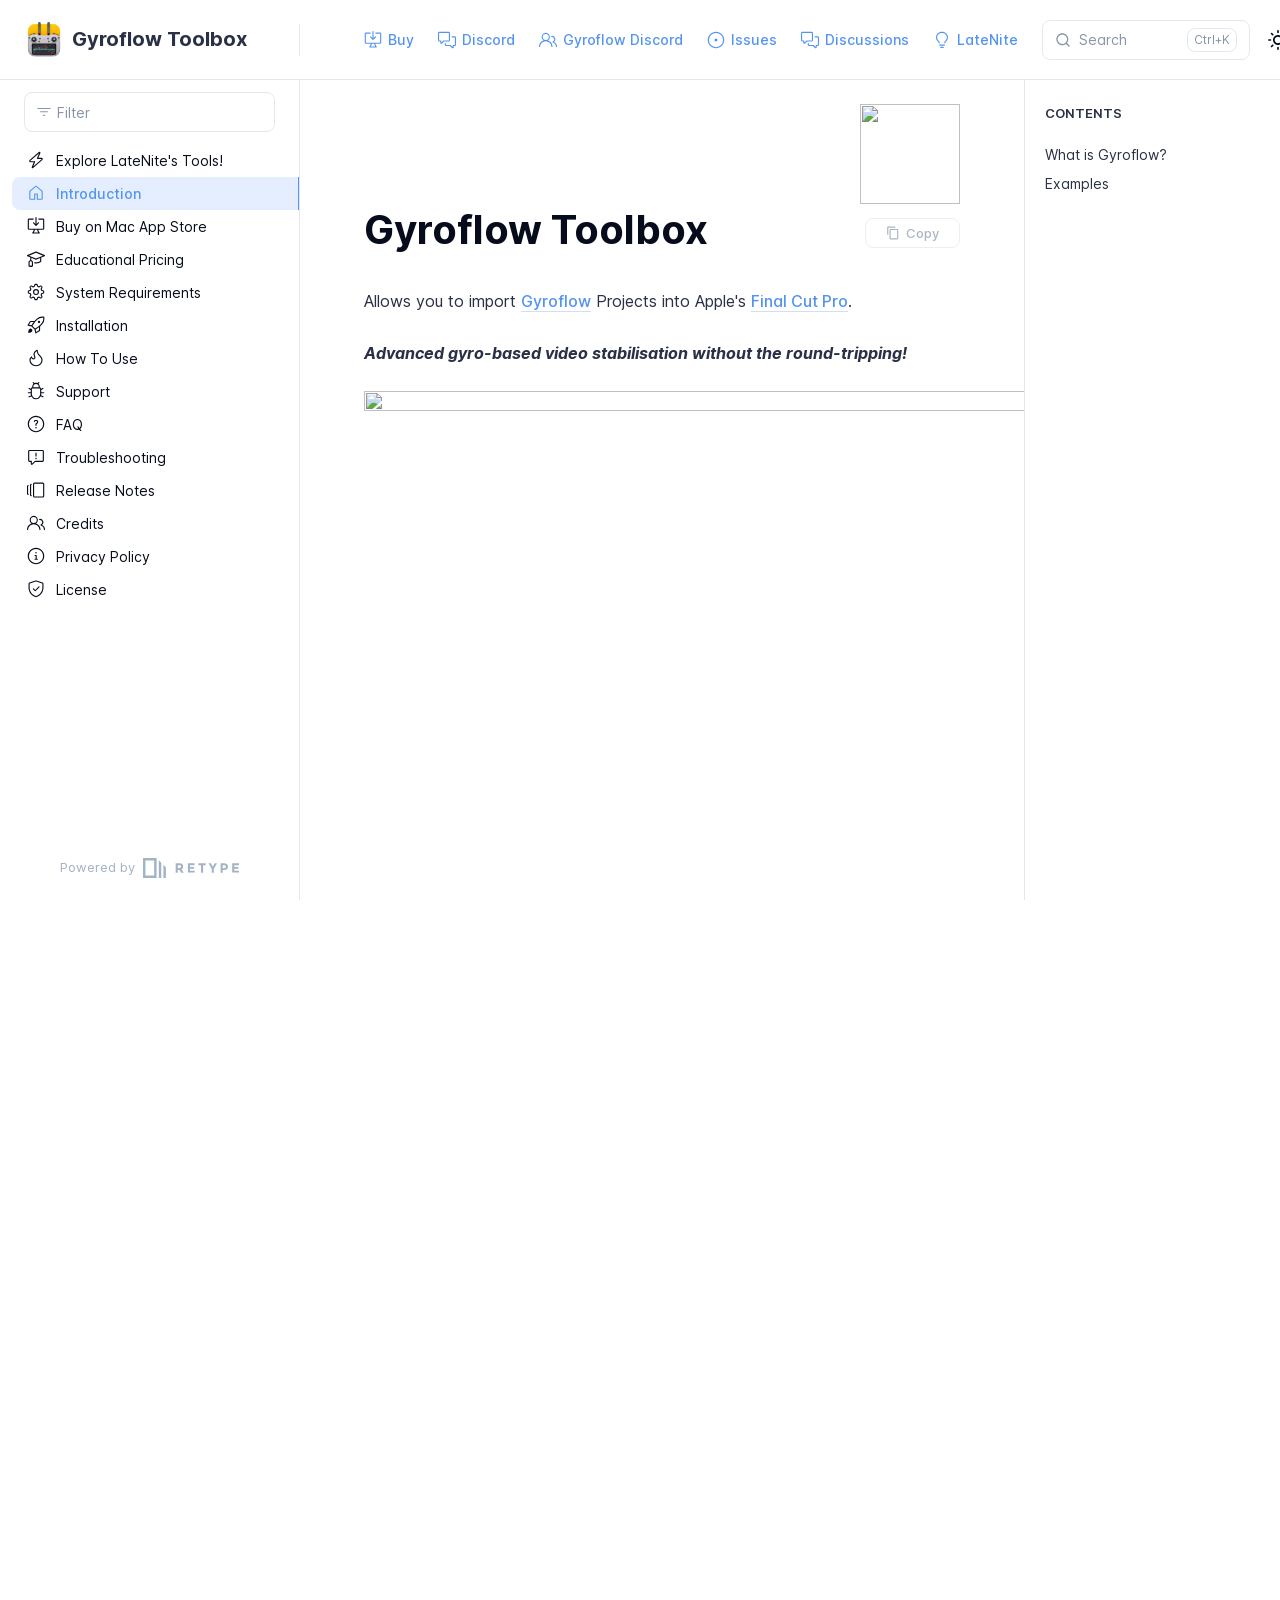
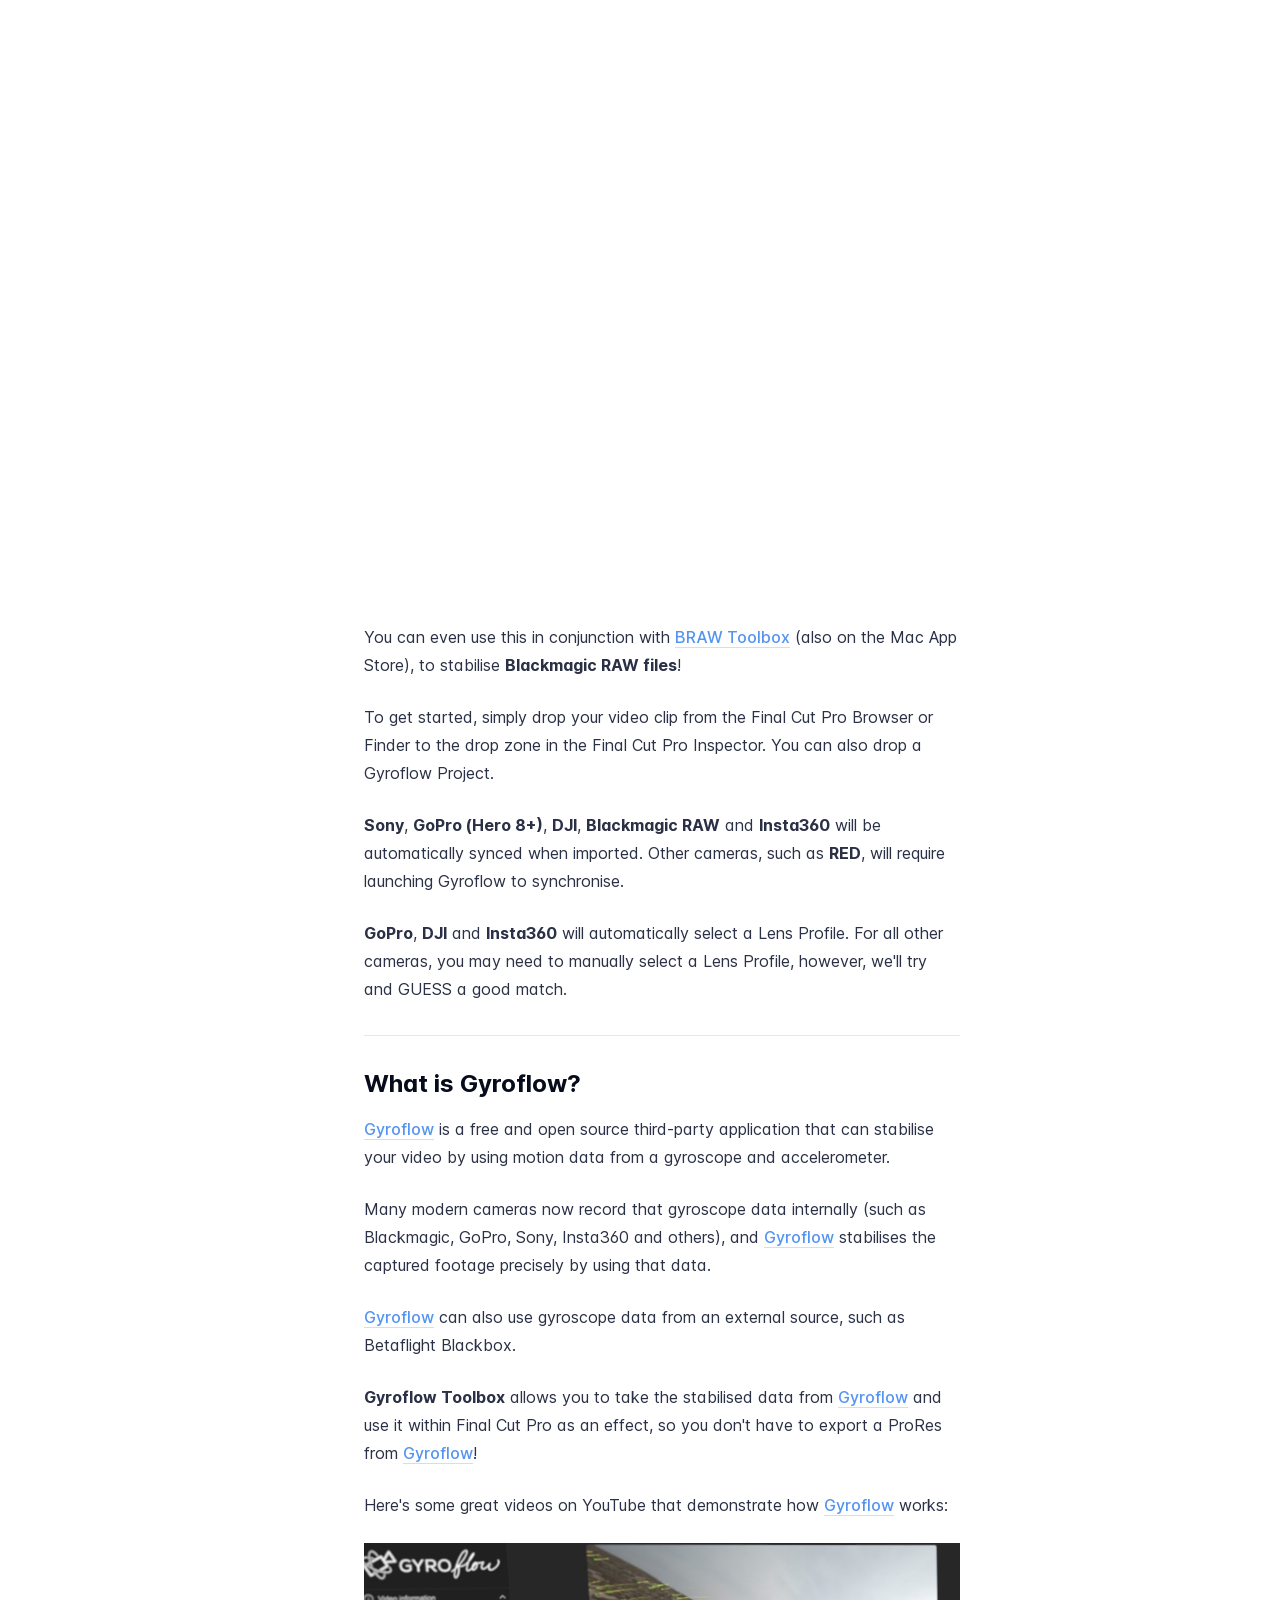
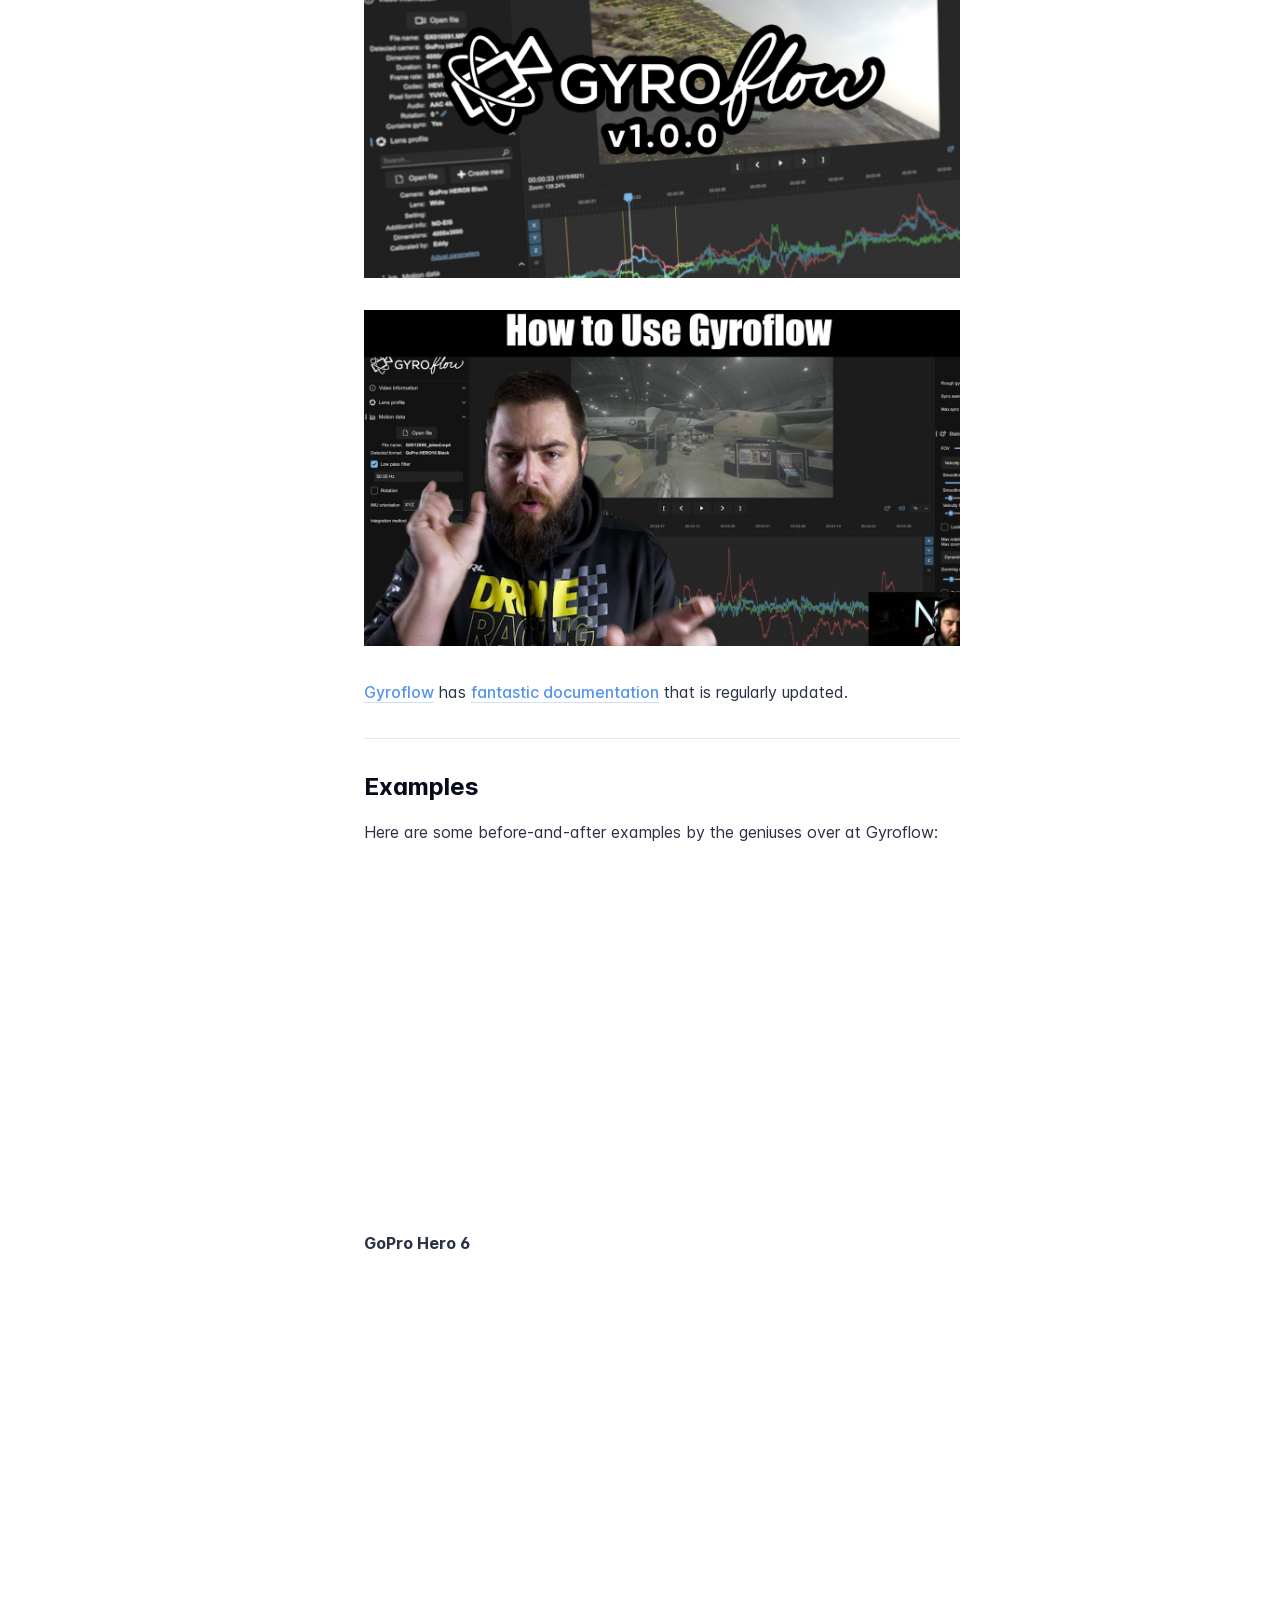
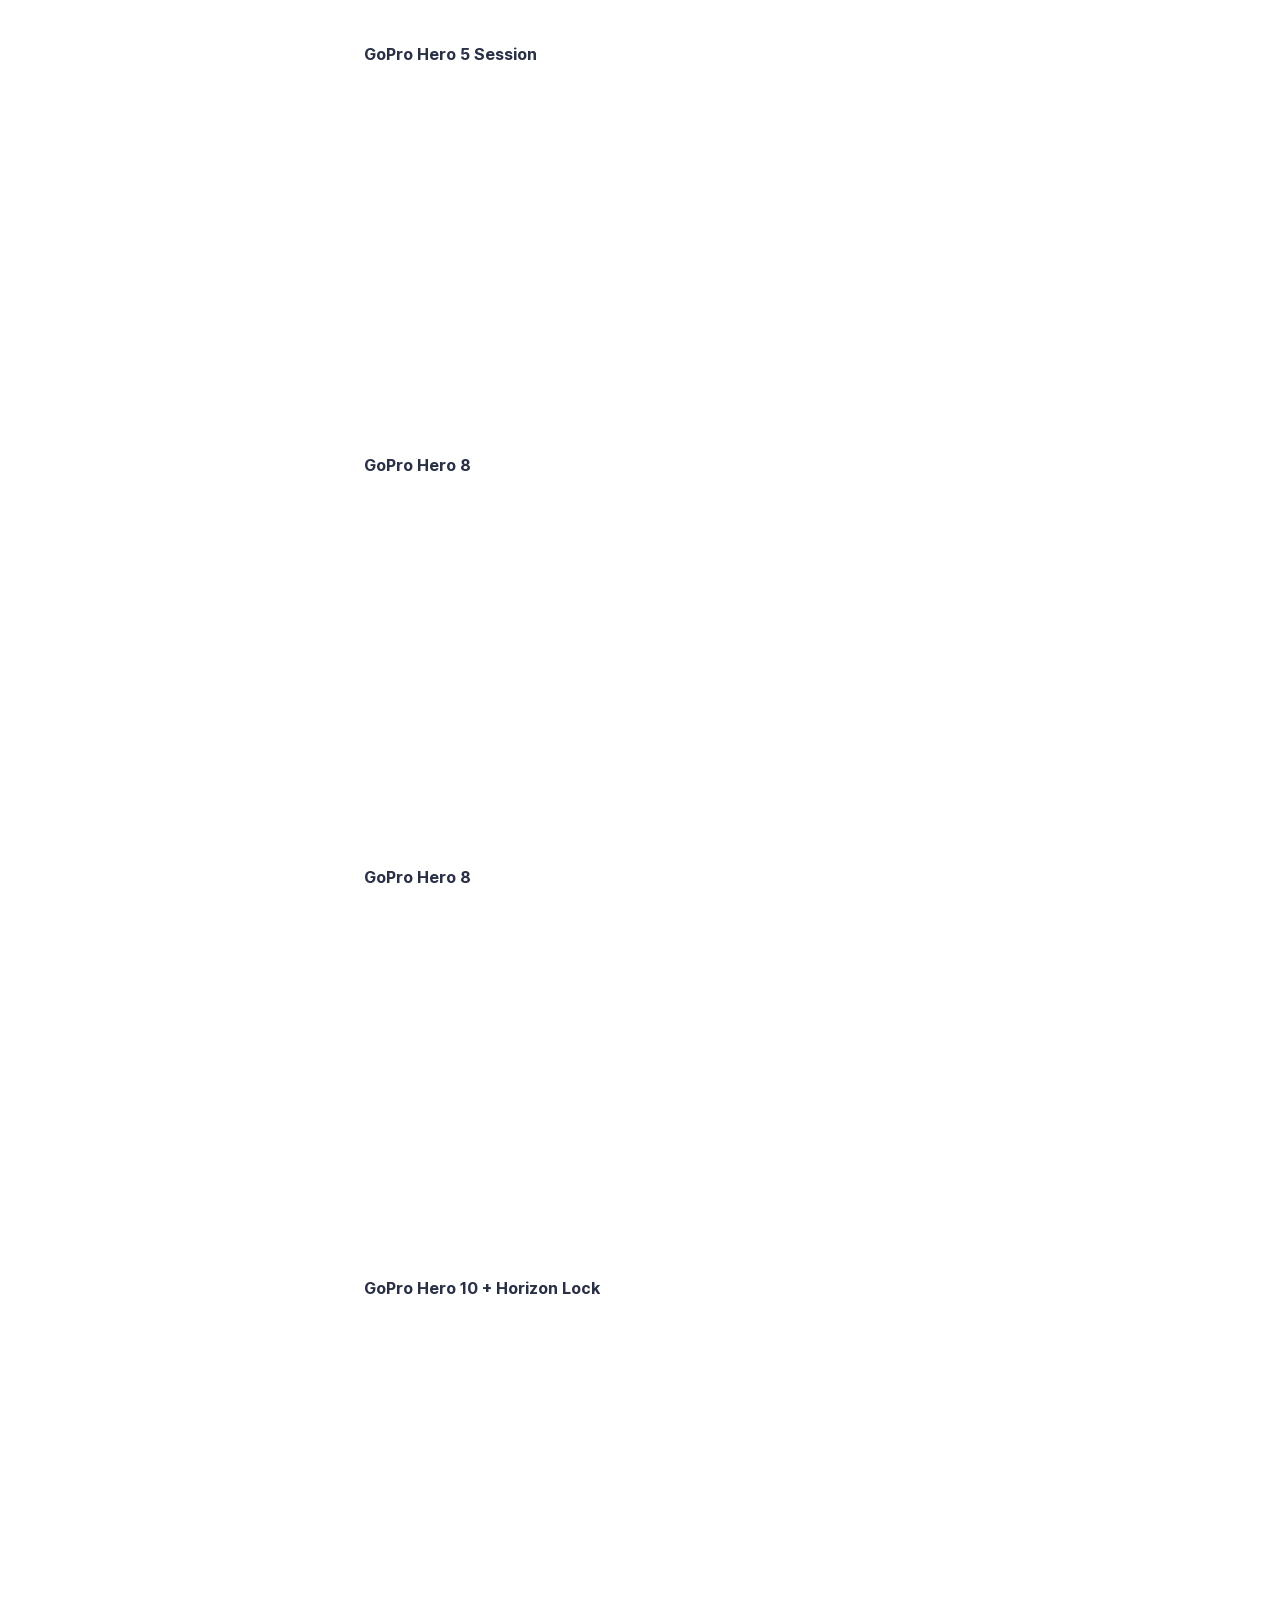
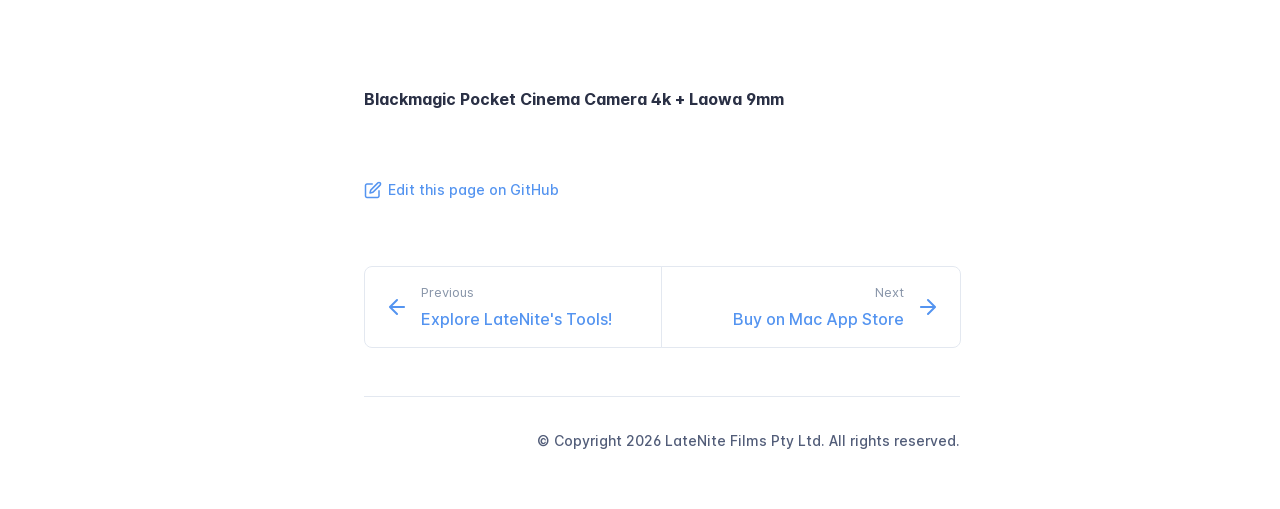
==== index.html @ 42da7309 "Refreshes Retype-generated documentation. Process triggered by DmitriyOb." ====
<!DOCTYPE html>
<html lang="en" class="h-full">
<head>
    <meta charset="UTF-8">
    <meta name="viewport" content="width=device-width,initial-scale=1">
    <meta name="color-scheme" content="light dark">
    <meta name="turbo-cache-control" content="no-cache" data-turbo-track="reload" data-track-token="4.6.0.837084633425">

    <!-- See retype.com -->
    <meta name="generator" content="Retype 4.6.0">

    <!-- Primary Meta Tags -->
    <title>Gyroflow Toolbox</title>
    <meta name="title" content="Gyroflow Toolbox">
    <meta name="description" content="Allows you to import Gyroflow Projects into Apple's Final Cut Pro.">

    <!-- Canonical -->
    <link rel="canonical" href="https://gyroflowtoolbox.fcp.cafe/">
    <link rel="sitemap" type="application/xml" title="Sitemap" href="https://gyroflowtoolbox.fcp.cafe/sitemap.xml">

    <!-- Open Graph -->
    <meta property="og:type" content="website">
    <meta property="og:url" content="https://gyroflowtoolbox.fcp.cafe/">
    <meta property="og:title" content="Gyroflow Toolbox">
    <meta property="og:description" content="Allows you to import Gyroflow Projects into Apple's Final Cut Pro.">
    <meta property="og:image" content="https://gyroflowtoolbox.fcp.cafe/static/thumbnail.jpg">
    <meta property="og:image:width" content="1200">
    <meta property="og:image:height" content="630">
    <meta property="og:image:alt" content="Gyroflow Toolbox">
    <meta property="og:site_name" content="Gyroflow Toolbox">
    <meta property="og:locale" content="en_US">

    <!-- Twitter -->
    <meta name="twitter:card" content="summary_large_image">
    <meta name="twitter:url" content="https://gyroflowtoolbox.fcp.cafe/">
    <meta name="twitter:title" content="Gyroflow Toolbox">
    <meta name="twitter:description" content="Allows you to import Gyroflow Projects into Apple's Final Cut Pro.">
    <meta name="twitter:image" content="https://gyroflowtoolbox.fcp.cafe/static/thumbnail.jpg">
    <meta name="twitter:image:alt" content="Gyroflow Toolbox">

    <!-- Alternate Markdown -->
    <link rel="alternate" type="text/markdown" href="https://gyroflowtoolbox.fcp.cafe/readme.md">

    <script data-cfasync="false">(function(){var cl=document.documentElement.classList,ls=localStorage.getItem("retype_scheme"),hd=cl.contains("dark"),hl=cl.contains("light"),wm=window.matchMedia&&window.matchMedia("(prefers-color-scheme: dark)").matches;if(ls==="dark"||(!ls&&wm&&!hd&&!hl)){cl.remove("light");cl.add("dark")}else if(ls==="light"||(!ls&&!wm&&!hd&&!hl)){cl.remove("dark");cl.add("light")}})();</script>

    <link id="retype-favicon" rel="icon" href="static/favicon.ico" />
    <link href="resources/css/retype.css?v=4.6.0.837084633425" rel="stylesheet">

    <script data-cfasync="false" src="resources/js/config.js?v=4.6.0.837084633425" data-turbo-eval="false" defer></script>
    <script data-cfasync="false" src="resources/js/retype.js?v=4.6.0" data-turbo-eval="false" defer></script>
    <script id="lunr-js" data-cfasync="false" src="resources/js/lunr.js?v=4.6.0.837084633425" data-turbo-eval="false" defer></script>

    <link rel="stylesheet" href="https://cdnjs.cloudflare.com/ajax/libs/font-awesome/4.7.0/css/font-awesome.min.css">
    <style>
        .review {
            text-align: left;
            color: #1956AF;
            border-radius: 10px;
            background-color: #E1EDFF;
            border: 1px solid #1956AF;
            margin-bottom: 20px;
            padding-top: 15px;
            padding-left: 10px;
            padding-right: 10px;
            padding-bottom: 0px;
        }
        html.dark .review {
            background-color: rgb(39 39 39/var(--tw-bg-opacity));
            color: rgb(189 189 189/var(--tw-text-opacity));
        }
        .review p {
            font-size: 11px;
        }
        .review-rating {
            margin-bottom: 5px;
        }
        .fa-star {
            font-size: 20px;
            color: #ccc;
        }
        .fa-star.checked {
            color: orange;
        }
        @media (max-width: 959px) {
            img.rightLogo {
                display: none !important;
            }
        }
    </style>
</head>
<body>
    <div id="retype-app" class="relative text-base antialiased text-base-text bg-base-bg font-body">
    <div class="absolute bottom-0 left-0" style="top: 5rem; right: 50%"></div>

    <header id="retype-header" class="sticky top-0 z-30 flex w-full h-16 bg-header-bg border-b border-header-border md:h-20">
        <div class="container relative flex items-center justify-between pr-6 grow md:justify-start">
            <!-- Mobile menu button skeleton -->
            <button v-cloak class="skeleton retype-mobile-menu-button flex items-center justify-center shrink-0 overflow-hidden dark:text-white focus:outline-hidden rounded-full w-10 h-10 ml-3.5 md:hidden"><svg xmlns="http://www.w3.org/2000/svg" class="mb-px shrink-0" width="24" height="24" viewBox="0 0 24 24" role="presentation" style="margin-bottom: 0px;"><g fill="currentColor"><path d="M2 4h20v2H2zM2 11h20v2H2zM2 18h20v2H2z"></path></g></svg></button>
            <div v-cloak id="retype-sidebar-left-toggle-button"></div>
    
            <!-- Logo -->
            <div class="flex items-center justify-between h-full py-2 md:w-75">
                <div class="flex items-center px-2 md:px-6">
                    <a id="retype-branding-logo" href="https://gyroflowtoolbox.fcp.cafe/" class="flex items-center leading-snug text-xl">
                        <span class="w-10 mr-2 grow-0 shrink-0 overflow-hidden">
                            <img class="max-h-10 md:inline-block" src="static/logo.png" alt="" width="40" height="40">
                        </span>
                        <span class="dark:text-white font-bold line-clamp-1 md:line-clamp-2">Gyroflow Toolbox</span>
                    </a>
                </div>
    
                <span class="hidden h-8 border-r md:inline-block border-base-border"></span>
            </div>
    
            <div class="flex justify-between md:grow">
                <!-- Top Nav -->
                <nav id="retype-header-nav" class="hidden md:flex">
                    <ul class="flex flex-col mb-4 md:pl-16 md:mb-0 md:flex-row md:items-center">
                        <li class="mr-6">
                            <a class="py-2 md:mb-0 inline-flex items-center text-sm whitespace-nowrap transition-colors duration-200 ease-linear md:text-header-text font-header-text hover:text-header-text-hover" href="buy/">
                                <svg xmlns="http://www.w3.org/2000/svg" class="block shrink-0 mr-1.5" width="18" height="18" viewBox="0 0 24 24" fill="currentColor" aria-hidden="true" focusable="false">
                                    <path d="M11.25 9.331V.75a.75.75 0 0 1 1.5 0v8.58l1.949-2.11A.75.75 0 1 1 15.8 8.237l-3.25 3.52a.75.75 0 0 1-1.102 0l-3.25-3.52A.75.75 0 1 1 9.3 7.22l1.949 2.111Z"/><path d="M2.5 3.75v11.5c0 .138.112.25.25.25h18.5a.25.25 0 0 0 .25-.25V3.75a.25.25 0 0 0-.25-.25h-5.5a.75.75 0 0 1 0-1.5h5.5c.966 0 1.75.784 1.75 1.75v11.5A1.75 1.75 0 0 1 21.25 17h-6.204c.171 1.375.805 2.652 1.769 3.757A.752.752 0 0 1 16.25 22h-8.5a.75.75 0 0 1-.566-1.243c.965-1.105 1.599-2.382 1.77-3.757H2.75A1.75 1.75 0 0 1 1 15.25V3.75C1 2.784 1.784 2 2.75 2h5.5a.75.75 0 0 1 0 1.5h-5.5a.25.25 0 0 0-.25.25ZM10.463 17c-.126 1.266-.564 2.445-1.223 3.5h5.52c-.66-1.055-1.098-2.234-1.223-3.5Z"/>
                                </svg>
                                <span>Buy</span>
                            </a>
                        </li>
                        <li class="mr-6">
                            <a class="py-2 md:mb-0 inline-flex items-center text-sm whitespace-nowrap transition-colors duration-200 ease-linear md:text-header-text font-header-text hover:text-header-text-hover" href="https://ltnt.tv/discord" target="_blank">
                                <svg xmlns="http://www.w3.org/2000/svg" class="block shrink-0 mr-1.5" width="18" height="18" viewBox="0 0 24 24" fill="currentColor" aria-hidden="true" focusable="false">
                                    <path d="M1.75 1h12.5c.966 0 1.75.784 1.75 1.75v9.5A1.75 1.75 0 0 1 14.25 14H8.061l-2.574 2.573A1.458 1.458 0 0 1 3 15.543V14H1.75A1.75 1.75 0 0 1 0 12.25v-9.5C0 1.784.784 1 1.75 1ZM1.5 2.75v9.5c0 .138.112.25.25.25h2a.75.75 0 0 1 .75.75v2.19l2.72-2.72a.749.749 0 0 1 .53-.22h6.5a.25.25 0 0 0 .25-.25v-9.5a.25.25 0 0 0-.25-.25H1.75a.25.25 0 0 0-.25.25Z"/><path d="M22.5 8.75a.25.25 0 0 0-.25-.25h-3.5a.75.75 0 0 1 0-1.5h3.5c.966 0 1.75.784 1.75 1.75v9.5A1.75 1.75 0 0 1 22.25 20H21v1.543a1.457 1.457 0 0 1-2.487 1.03L15.939 20H10.75A1.75 1.75 0 0 1 9 18.25v-1.465a.75.75 0 0 1 1.5 0v1.465c0 .138.112.25.25.25h5.5a.75.75 0 0 1 .53.22l2.72 2.72v-2.19a.75.75 0 0 1 .75-.75h2a.25.25 0 0 0 .25-.25v-9.5Z"/>
                                </svg>
                                <span>Discord</span>
                            </a>
                        </li>
                        <li class="mr-6">
                            <a class="py-2 md:mb-0 inline-flex items-center text-sm whitespace-nowrap transition-colors duration-200 ease-linear md:text-header-text font-header-text hover:text-header-text-hover" href="https://discord.gg/BBJ2UVAr2D" target="_blank">
                                <svg xmlns="http://www.w3.org/2000/svg" class="block shrink-0 mr-1.5" width="18" height="18" viewBox="0 0 24 24" fill="currentColor" aria-hidden="true" focusable="false">
                                    <path d="M3.5 8a5.5 5.5 0 1 1 8.596 4.547 9.005 9.005 0 0 1 5.9 8.18.751.751 0 0 1-1.5.045 7.5 7.5 0 0 0-14.993 0 .75.75 0 0 1-1.499-.044 9.005 9.005 0 0 1 5.9-8.181A5.496 5.496 0 0 1 3.5 8ZM9 4a4 4 0 1 0 0 8 4 4 0 0 0 0-8Zm8.29 4c-.148 0-.292.01-.434.03a.75.75 0 1 1-.212-1.484 4.53 4.53 0 0 1 3.38 8.097 6.69 6.69 0 0 1 3.956 6.107.75.75 0 0 1-1.5 0 5.193 5.193 0 0 0-3.696-4.972l-.534-.16v-1.676l.41-.209A3.03 3.03 0 0 0 17.29 8Z"/>
                                </svg>
                                <span>Gyroflow Discord</span>
                            </a>
                        </li>
                        <li class="mr-6">
                            <a class="py-2 md:mb-0 inline-flex items-center text-sm whitespace-nowrap transition-colors duration-200 ease-linear md:text-header-text font-header-text hover:text-header-text-hover" href="https://github.com/latenitefilms/gyroflowtoolbox/issues" target="_blank">
                                <svg xmlns="http://www.w3.org/2000/svg" class="block shrink-0 mr-1.5" width="18" height="18" viewBox="0 0 24 24" fill="currentColor" aria-hidden="true" focusable="false">
                                    <path d="M12 1c6.075 0 11 4.925 11 11s-4.925 11-11 11S1 18.075 1 12 5.925 1 12 1ZM2.5 12a9.5 9.5 0 0 0 9.5 9.5 9.5 9.5 0 0 0 9.5-9.5A9.5 9.5 0 0 0 12 2.5 9.5 9.5 0 0 0 2.5 12Zm9.5 2a2 2 0 1 1-.001-3.999A2 2 0 0 1 12 14Z"/>
                                </svg>
                                <span>Issues</span>
                            </a>
                        </li>
                        <li class="mr-6">
                            <a class="py-2 md:mb-0 inline-flex items-center text-sm whitespace-nowrap transition-colors duration-200 ease-linear md:text-header-text font-header-text hover:text-header-text-hover" href="https://github.com/latenitefilms/gyroflowtoolbox/discussions" target="_blank">
                                <svg xmlns="http://www.w3.org/2000/svg" class="block shrink-0 mr-1.5" width="18" height="18" viewBox="0 0 24 24" fill="currentColor" aria-hidden="true" focusable="false">
                                    <path d="M1.75 1h12.5c.966 0 1.75.784 1.75 1.75v9.5A1.75 1.75 0 0 1 14.25 14H8.061l-2.574 2.573A1.458 1.458 0 0 1 3 15.543V14H1.75A1.75 1.75 0 0 1 0 12.25v-9.5C0 1.784.784 1 1.75 1ZM1.5 2.75v9.5c0 .138.112.25.25.25h2a.75.75 0 0 1 .75.75v2.19l2.72-2.72a.749.749 0 0 1 .53-.22h6.5a.25.25 0 0 0 .25-.25v-9.5a.25.25 0 0 0-.25-.25H1.75a.25.25 0 0 0-.25.25Z"/><path d="M22.5 8.75a.25.25 0 0 0-.25-.25h-3.5a.75.75 0 0 1 0-1.5h3.5c.966 0 1.75.784 1.75 1.75v9.5A1.75 1.75 0 0 1 22.25 20H21v1.543a1.457 1.457 0 0 1-2.487 1.03L15.939 20H10.75A1.75 1.75 0 0 1 9 18.25v-1.465a.75.75 0 0 1 1.5 0v1.465c0 .138.112.25.25.25h5.5a.75.75 0 0 1 .53.22l2.72 2.72v-2.19a.75.75 0 0 1 .75-.75h2a.25.25 0 0 0 .25-.25v-9.5Z"/>
                                </svg>
                                <span>Discussions</span>
                            </a>
                        </li>
                        <li class="mr-6">
                            <a class="py-2 md:mb-0 inline-flex items-center text-sm whitespace-nowrap transition-colors duration-200 ease-linear md:text-header-text font-header-text hover:text-header-text-hover" href="https://fcp.cafe/latenite/" target="_blank">
                                <svg xmlns="http://www.w3.org/2000/svg" class="block shrink-0 mr-1.5" width="18" height="18" viewBox="0 0 24 24" fill="currentColor" aria-hidden="true" focusable="false">
                                    <path d="M12 2.5c-3.81 0-6.5 2.743-6.5 6.119 0 1.536.632 2.572 1.425 3.56.172.215.347.422.527.635l.096.112c.21.25.427.508.63.774.404.531.783 1.128.995 1.834a.75.75 0 0 1-1.436.432c-.138-.46-.397-.89-.753-1.357a18.111 18.111 0 0 0-.582-.714l-.092-.11c-.18-.212-.37-.436-.555-.667C4.87 12.016 4 10.651 4 8.618 4 4.363 7.415 1 12 1s8 3.362 8 7.619c0 2.032-.87 3.397-1.755 4.5-.185.23-.375.454-.555.667l-.092.109c-.21.248-.405.481-.582.714-.356.467-.615.898-.753 1.357a.751.751 0 0 1-1.437-.432c.213-.706.592-1.303.997-1.834.202-.266.419-.524.63-.774l.095-.112c.18-.213.355-.42.527-.634.793-.99 1.425-2.025 1.425-3.561C18.5 5.243 15.81 2.5 12 2.5ZM8.75 18h6.5a.75.75 0 0 1 0 1.5h-6.5a.75.75 0 0 1 0-1.5Zm.75 3.75a.75.75 0 0 1 .75-.75h3.5a.75.75 0 0 1 0 1.5h-3.5a.75.75 0 0 1-.75-.75Z"/>
                                </svg>
                                <span>LateNite</span>
                            </a>
                        </li>
    
                    </ul>
                </nav>
    
                <div v-cloak class="flex justify-end grow">
                    <div id="retype-mobile-search-button"></div>
                    <doc-search-desktop></doc-search-desktop>
    
                    <doc-theme-switch class="lg:ml-2"></doc-theme-switch>
                    <doc-history></doc-history>
                </div>
            </div>
        </div>
    </header>


    <div id="retype-container" class="container relative flex bg-white">
        <!-- Sidebar Skeleton -->
        <div v-cloak class="fixed flex flex-col shrink-0 duration-300 ease-in-out bg-sidebar-left-bg border-sidebar-left-border sidebar top-20 w-75 border-r h-screen md:sticky transition-transform skeleton">
        
            <div class="flex items-center h-16 px-6">
                <input id="retype-filter-input-mock" class="w-full h-10 pl-8 px-3 py-2 transition-colors duration-200 ease-linear bg-filter-bg border border-filter-border rounded-lg shadow-none md:text-sm hover:border-filter-border-hover focus:outline-hidden focus:border-filter-border-focus placeholder-filter-placeholder" type="text">
            </div>
        
            <div class="pl-6 mt-1 mb-4">
                <div class="w-32 h-3 mb-4 bg-skeleton-bg rounded-full loading"></div>
                <div class="w-48 h-3 mb-4 bg-skeleton-bg rounded-full loading"></div>
                <div class="w-40 h-3 mb-4 bg-skeleton-bg rounded-full loading"></div>
                <div class="w-32 h-3 mb-4 bg-skeleton-bg rounded-full loading"></div>
                <div class="w-48 h-3 mb-4 bg-skeleton-bg rounded-full loading"></div>
                <div class="w-40 h-3 mb-4 bg-skeleton-bg rounded-full loading"></div>
            </div>
        
            <div class="shrink-0 mt-auto bg-transparent dark:border-base-border">
                <a class="flex items-center justify-center flex-nowrap h-16 text-gray-350 dark:text-dark-400 hover:text-gray-600 dark:hover:text-dark-300 transition-colors duration-150 ease-in docs-powered-by" target="_blank" href="https://retype.com/" rel="noopener">
                    <span class="text-xs whitespace-nowrap">Powered by</span>
                    <svg xmlns="http://www.w3.org/2000/svg" class="ml-2" fill="currentColor" width="96" height="20" overflow="visible"><path d="M0 0v20h13.59V0H0zm11.15 17.54H2.44V2.46h8.71v15.08zM15.8 20h2.44V4.67L15.8 2.22zM20.45 6.89V20h2.44V9.34z"/><g><path d="M40.16 8.44c0 1.49-.59 2.45-1.75 2.88l2.34 3.32h-2.53l-2.04-2.96h-1.43v2.96h-2.06V5.36h3.5c1.43 0 2.46.24 3.07.73s.9 1.27.9 2.35zm-2.48 1.1c.26-.23.38-.59.38-1.09 0-.5-.13-.84-.4-1.03s-.73-.28-1.39-.28h-1.54v2.75h1.5c.72 0 1.2-.12 1.45-.35zM51.56 5.36V7.2h-4.59v1.91h4.13v1.76h-4.13v1.92h4.74v1.83h-6.79V5.36h6.64zM60.09 7.15v7.48h-2.06V7.15h-2.61V5.36h7.28v1.79h-2.61zM70.81 14.64h-2.06v-3.66l-3.19-5.61h2.23l1.99 3.45 1.99-3.45H74l-3.19 5.61v3.66zM83.99 6.19c.65.55.97 1.4.97 2.55s-.33 1.98-1 2.51-1.68.8-3.04.8h-1.23v2.59h-2.06V5.36h3.26c1.42 0 2.45.28 3.1.83zm-1.51 3.65c.25-.28.37-.69.37-1.22s-.16-.92-.48-1.14c-.32-.23-.82-.34-1.5-.34H79.7v3.12h1.38c.68 0 1.15-.14 1.4-.42zM95.85 5.36V7.2h-4.59v1.91h4.13v1.76h-4.13v1.92H96v1.83h-6.79V5.36h6.64z"/></g></svg>
                </a>
            </div>
        </div>
        
        <!-- Sidebar component -->
        <doc-sidebar v-cloak>
            <template #sidebar-footer>
                <div class="shrink-0 mt-auto border-t md:bg-transparent md:border-none dark:border-base-border">
        
                    <div class="py-3 px-6 md:hidden border-b dark:border-base-border">
                        <nav>
                            <ul class="flex flex-wrap justify-center items-center">
                                <li class="mr-6">
                                    <a class="block py-1 inline-flex items-center text-sm whitespace-nowrap transition-colors duration-200 ease-linear md:text-header-text font-header-text hover:text-header-text-hover" href="buy/">
                                        <svg xmlns="http://www.w3.org/2000/svg" class="block shrink-0 mr-1.5" width="18" height="18" viewBox="0 0 24 24" fill="currentColor" aria-hidden="true" focusable="false">
                                            <path d="M11.25 9.331V.75a.75.75 0 0 1 1.5 0v8.58l1.949-2.11A.75.75 0 1 1 15.8 8.237l-3.25 3.52a.75.75 0 0 1-1.102 0l-3.25-3.52A.75.75 0 1 1 9.3 7.22l1.949 2.111Z"/><path d="M2.5 3.75v11.5c0 .138.112.25.25.25h18.5a.25.25 0 0 0 .25-.25V3.75a.25.25 0 0 0-.25-.25h-5.5a.75.75 0 0 1 0-1.5h5.5c.966 0 1.75.784 1.75 1.75v11.5A1.75 1.75 0 0 1 21.25 17h-6.204c.171 1.375.805 2.652 1.769 3.757A.752.752 0 0 1 16.25 22h-8.5a.75.75 0 0 1-.566-1.243c.965-1.105 1.599-2.382 1.77-3.757H2.75A1.75 1.75 0 0 1 1 15.25V3.75C1 2.784 1.784 2 2.75 2h5.5a.75.75 0 0 1 0 1.5h-5.5a.25.25 0 0 0-.25.25ZM10.463 17c-.126 1.266-.564 2.445-1.223 3.5h5.52c-.66-1.055-1.098-2.234-1.223-3.5Z"/>
                                        </svg>
                                        <span>Buy</span>
                                    </a>
                                </li>
                                <li class="mr-6">
                                    <a class="block py-1 inline-flex items-center text-sm whitespace-nowrap transition-colors duration-200 ease-linear md:text-header-text font-header-text hover:text-header-text-hover" href="https://ltnt.tv/discord" target="_blank">
                                        <svg xmlns="http://www.w3.org/2000/svg" class="block shrink-0 mr-1.5" width="18" height="18" viewBox="0 0 24 24" fill="currentColor" aria-hidden="true" focusable="false">
                                            <path d="M1.75 1h12.5c.966 0 1.75.784 1.75 1.75v9.5A1.75 1.75 0 0 1 14.25 14H8.061l-2.574 2.573A1.458 1.458 0 0 1 3 15.543V14H1.75A1.75 1.75 0 0 1 0 12.25v-9.5C0 1.784.784 1 1.75 1ZM1.5 2.75v9.5c0 .138.112.25.25.25h2a.75.75 0 0 1 .75.75v2.19l2.72-2.72a.749.749 0 0 1 .53-.22h6.5a.25.25 0 0 0 .25-.25v-9.5a.25.25 0 0 0-.25-.25H1.75a.25.25 0 0 0-.25.25Z"/><path d="M22.5 8.75a.25.25 0 0 0-.25-.25h-3.5a.75.75 0 0 1 0-1.5h3.5c.966 0 1.75.784 1.75 1.75v9.5A1.75 1.75 0 0 1 22.25 20H21v1.543a1.457 1.457 0 0 1-2.487 1.03L15.939 20H10.75A1.75 1.75 0 0 1 9 18.25v-1.465a.75.75 0 0 1 1.5 0v1.465c0 .138.112.25.25.25h5.5a.75.75 0 0 1 .53.22l2.72 2.72v-2.19a.75.75 0 0 1 .75-.75h2a.25.25 0 0 0 .25-.25v-9.5Z"/>
                                        </svg>
                                        <span>Discord</span>
                                    </a>
                                </li>
                                <li class="mr-6">
                                    <a class="block py-1 inline-flex items-center text-sm whitespace-nowrap transition-colors duration-200 ease-linear md:text-header-text font-header-text hover:text-header-text-hover" href="https://discord.gg/BBJ2UVAr2D" target="_blank">
                                        <svg xmlns="http://www.w3.org/2000/svg" class="block shrink-0 mr-1.5" width="18" height="18" viewBox="0 0 24 24" fill="currentColor" aria-hidden="true" focusable="false">
                                            <path d="M3.5 8a5.5 5.5 0 1 1 8.596 4.547 9.005 9.005 0 0 1 5.9 8.18.751.751 0 0 1-1.5.045 7.5 7.5 0 0 0-14.993 0 .75.75 0 0 1-1.499-.044 9.005 9.005 0 0 1 5.9-8.181A5.496 5.496 0 0 1 3.5 8ZM9 4a4 4 0 1 0 0 8 4 4 0 0 0 0-8Zm8.29 4c-.148 0-.292.01-.434.03a.75.75 0 1 1-.212-1.484 4.53 4.53 0 0 1 3.38 8.097 6.69 6.69 0 0 1 3.956 6.107.75.75 0 0 1-1.5 0 5.193 5.193 0 0 0-3.696-4.972l-.534-.16v-1.676l.41-.209A3.03 3.03 0 0 0 17.29 8Z"/>
                                        </svg>
                                        <span>Gyroflow Discord</span>
                                    </a>
                                </li>
                                <li class="mr-6">
                                    <a class="block py-1 inline-flex items-center text-sm whitespace-nowrap transition-colors duration-200 ease-linear md:text-header-text font-header-text hover:text-header-text-hover" href="https://github.com/latenitefilms/gyroflowtoolbox/issues" target="_blank">
                                        <svg xmlns="http://www.w3.org/2000/svg" class="block shrink-0 mr-1.5" width="18" height="18" viewBox="0 0 24 24" fill="currentColor" aria-hidden="true" focusable="false">
                                            <path d="M12 1c6.075 0 11 4.925 11 11s-4.925 11-11 11S1 18.075 1 12 5.925 1 12 1ZM2.5 12a9.5 9.5 0 0 0 9.5 9.5 9.5 9.5 0 0 0 9.5-9.5A9.5 9.5 0 0 0 12 2.5 9.5 9.5 0 0 0 2.5 12Zm9.5 2a2 2 0 1 1-.001-3.999A2 2 0 0 1 12 14Z"/>
                                        </svg>
                                        <span>Issues</span>
                                    </a>
                                </li>
                                <li class="mr-6">
                                    <a class="block py-1 inline-flex items-center text-sm whitespace-nowrap transition-colors duration-200 ease-linear md:text-header-text font-header-text hover:text-header-text-hover" href="https://github.com/latenitefilms/gyroflowtoolbox/discussions" target="_blank">
                                        <svg xmlns="http://www.w3.org/2000/svg" class="block shrink-0 mr-1.5" width="18" height="18" viewBox="0 0 24 24" fill="currentColor" aria-hidden="true" focusable="false">
                                            <path d="M1.75 1h12.5c.966 0 1.75.784 1.75 1.75v9.5A1.75 1.75 0 0 1 14.25 14H8.061l-2.574 2.573A1.458 1.458 0 0 1 3 15.543V14H1.75A1.75 1.75 0 0 1 0 12.25v-9.5C0 1.784.784 1 1.75 1ZM1.5 2.75v9.5c0 .138.112.25.25.25h2a.75.75 0 0 1 .75.75v2.19l2.72-2.72a.749.749 0 0 1 .53-.22h6.5a.25.25 0 0 0 .25-.25v-9.5a.25.25 0 0 0-.25-.25H1.75a.25.25 0 0 0-.25.25Z"/><path d="M22.5 8.75a.25.25 0 0 0-.25-.25h-3.5a.75.75 0 0 1 0-1.5h3.5c.966 0 1.75.784 1.75 1.75v9.5A1.75 1.75 0 0 1 22.25 20H21v1.543a1.457 1.457 0 0 1-2.487 1.03L15.939 20H10.75A1.75 1.75 0 0 1 9 18.25v-1.465a.75.75 0 0 1 1.5 0v1.465c0 .138.112.25.25.25h5.5a.75.75 0 0 1 .53.22l2.72 2.72v-2.19a.75.75 0 0 1 .75-.75h2a.25.25 0 0 0 .25-.25v-9.5Z"/>
                                        </svg>
                                        <span>Discussions</span>
                                    </a>
                                </li>
                                <li class="mr-6">
                                    <a class="block py-1 inline-flex items-center text-sm whitespace-nowrap transition-colors duration-200 ease-linear md:text-header-text font-header-text hover:text-header-text-hover" href="https://fcp.cafe/latenite/" target="_blank">
                                        <svg xmlns="http://www.w3.org/2000/svg" class="block shrink-0 mr-1.5" width="18" height="18" viewBox="0 0 24 24" fill="currentColor" aria-hidden="true" focusable="false">
                                            <path d="M12 2.5c-3.81 0-6.5 2.743-6.5 6.119 0 1.536.632 2.572 1.425 3.56.172.215.347.422.527.635l.096.112c.21.25.427.508.63.774.404.531.783 1.128.995 1.834a.75.75 0 0 1-1.436.432c-.138-.46-.397-.89-.753-1.357a18.111 18.111 0 0 0-.582-.714l-.092-.11c-.18-.212-.37-.436-.555-.667C4.87 12.016 4 10.651 4 8.618 4 4.363 7.415 1 12 1s8 3.362 8 7.619c0 2.032-.87 3.397-1.755 4.5-.185.23-.375.454-.555.667l-.092.109c-.21.248-.405.481-.582.714-.356.467-.615.898-.753 1.357a.751.751 0 0 1-1.437-.432c.213-.706.592-1.303.997-1.834.202-.266.419-.524.63-.774l.095-.112c.18-.213.355-.42.527-.634.793-.99 1.425-2.025 1.425-3.561C18.5 5.243 15.81 2.5 12 2.5ZM8.75 18h6.5a.75.75 0 0 1 0 1.5h-6.5a.75.75 0 0 1 0-1.5Zm.75 3.75a.75.75 0 0 1 .75-.75h3.5a.75.75 0 0 1 0 1.5h-3.5a.75.75 0 0 1-.75-.75Z"/>
                                        </svg>
                                        <span>LateNite</span>
                                    </a>
                                </li>
        
                            </ul>
                        </nav>
                    </div>
        
                    <a class="flex items-center justify-center flex-nowrap h-16 text-gray-350 dark:text-dark-400 hover:text-gray-600 dark:hover:text-dark-300 transition-colors duration-150 ease-in docs-powered-by" target="_blank" href="https://retype.com/" rel="noopener">
                        <span class="text-xs whitespace-nowrap">Powered by</span>
                        <svg xmlns="http://www.w3.org/2000/svg" class="ml-2" fill="currentColor" width="96" height="20" overflow="visible"><path d="M0 0v20h13.59V0H0zm11.15 17.54H2.44V2.46h8.71v15.08zM15.8 20h2.44V4.67L15.8 2.22zM20.45 6.89V20h2.44V9.34z"/><g><path d="M40.16 8.44c0 1.49-.59 2.45-1.75 2.88l2.34 3.32h-2.53l-2.04-2.96h-1.43v2.96h-2.06V5.36h3.5c1.43 0 2.46.24 3.07.73s.9 1.27.9 2.35zm-2.48 1.1c.26-.23.38-.59.38-1.09 0-.5-.13-.84-.4-1.03s-.73-.28-1.39-.28h-1.54v2.75h1.5c.72 0 1.2-.12 1.45-.35zM51.56 5.36V7.2h-4.59v1.91h4.13v1.76h-4.13v1.92h4.74v1.83h-6.79V5.36h6.64zM60.09 7.15v7.48h-2.06V7.15h-2.61V5.36h7.28v1.79h-2.61zM70.81 14.64h-2.06v-3.66l-3.19-5.61h2.23l1.99 3.45 1.99-3.45H74l-3.19 5.61v3.66zM83.99 6.19c.65.55.97 1.4.97 2.55s-.33 1.98-1 2.51-1.68.8-3.04.8h-1.23v2.59h-2.06V5.36h3.26c1.42 0 2.45.28 3.1.83zm-1.51 3.65c.25-.28.37-.69.37-1.22s-.16-.92-.48-1.14c-.32-.23-.82-.34-1.5-.34H79.7v3.12h1.38c.68 0 1.15-.14 1.4-.42zM95.85 5.36V7.2h-4.59v1.91h4.13v1.76h-4.13v1.92H96v1.83h-6.79V5.36h6.64z"/></g></svg>
                    </a>
                </div>
            </template>
        </doc-sidebar>

        <div class="grow min-w-0 bg-body-bg">
            <!-- Render "toolbar" template here on api pages --><!-- Render page content -->
<div class="flex">
    <div id="retype-main" class="min-w-0 p-4 grow md:px-16">
        <main class="relative pb-12 lg:pt-2">
            <div class="relative retype-markdown" id="retype-content">
                <!-- Rendered if sidebar right is enabled -->
                <div id="retype-sidebar-right-toggle"></div>
                <doc-page-actions></doc-page-actions>

                <!-- Page content  -->
<img class="rightLogo" src="https://gyroflowtoolbox.io/static/logo.png" align="right" style="width: 100px !important; height: 100px !important;" />
<h1 id="gyroflow-toolbox">Gyroflow Toolbox</h1>
<p>Allows you to import <a href="https://gyroflow.xyz">Gyroflow</a> Projects into Apple&#x27;s <a href="https://www.apple.com/final-cut-pro/">Final Cut Pro</a>.</p>
<p><em><strong>Advanced gyro-based video stabilisation without the round-tripping!</strong></em></p>
<figure class="content-center">
    <img src="static/interface.png" alt="" class="max-w-full h-auto rounded-image-rounded border-image-border border-image-border-width" width="2880" height="1800" />
    <figcaption class="caption"></figcaption>
</figure>
<p>You can even use this in conjunction with <a href="https://brawtoolbox.io">BRAW Toolbox</a> (also on the Mac App Store), to stabilise <strong>Blackmagic RAW files</strong>!</p>
<p>To get started, simply drop your video clip from the Final Cut Pro Browser or Finder to the drop zone in the Final Cut Pro Inspector. You can also drop a Gyroflow Project.</p>
<p><strong>Sony</strong>, <strong>GoPro (Hero 8+)</strong>, <strong>DJI</strong>, <strong>Blackmagic RAW</strong> and <strong>Insta360</strong> will be automatically synced when imported. Other cameras, such as <strong>RED</strong>, will require launching Gyroflow to synchronise.</p>
<p><strong>GoPro</strong>, <strong>DJI</strong> and <strong>Insta360</strong> will automatically select a Lens Profile. For all other cameras, you may need to manually select a Lens Profile, however, we&#x27;ll try and GUESS a good match.</p>
<hr>
<h3 id="what-is-gyroflow">What is Gyroflow?</h3>
<p><a href="https://gyroflow.xyz">Gyroflow</a> is a free and open source third-party application that can stabilise your video by using motion data from a gyroscope and accelerometer.</p>
<p>Many modern cameras now record that gyroscope data internally (such as Blackmagic, GoPro, Sony, Insta360 and others), and <a href="https://gyroflow.xyz">Gyroflow</a> stabilises the captured footage precisely by using that data.</p>
<p><a href="https://gyroflow.xyz">Gyroflow</a> can also use gyroscope data from an external source, such as Betaflight Blackbox.</p>
<p><strong>Gyroflow Toolbox</strong> allows you to take the stabilised data from <a href="https://gyroflow.xyz">Gyroflow</a> and use it within Final Cut Pro as an effect, so you don&#x27;t have to export a ProRes from <a href="https://gyroflow.xyz">Gyroflow</a>!</p>
<p>Here&#x27;s some great videos on YouTube that demonstrate how <a href="https://gyroflow.xyz">Gyroflow</a> works:</p>
<figure class="content-center">
    <a href="https://www.youtube.com/watch?v=QR-SINyvNyI">
        <img src="static/youtube-gyroflow.jpeg" alt="" class="max-w-full h-auto rounded-image-rounded border-image-border border-image-border-width" width="1280" height="720" />
    </a>
    <figcaption class="caption"></figcaption>
</figure>
<figure class="content-center">
    <a href="https://www.youtube.com/watch?v=QAds3x8UU1w">
        <img src="static/youtube-how-to-use.jpeg" alt="" class="max-w-full h-auto rounded-image-rounded border-image-border border-image-border-width" width="1280" height="720" />
    </a>
    <figcaption class="caption"></figcaption>
</figure>
<p><a href="https://gyroflow.xyz">Gyroflow</a> has <a href="https://docs.gyroflow.xyz/app/">fantastic documentation</a> that is regularly updated.</p>
<hr>
<h3 id="examples">Examples</h3>
<p>Here are some before-and-after examples by the geniuses over at Gyroflow:</p>
<figure>
    <div class="relative w-full mb-6 overflow-hidden pt-9/16">
        <iframe class="w-full h-full border-0 absolute inset-0" src="https://gyroflow.xyz/demo/?v=1" allowfullscreen></iframe>
    </div>
</figure>
<p><strong>GoPro Hero 6</strong></p>
<figure>
    <div class="relative w-full mb-6 overflow-hidden pt-9/16">
        <iframe class="w-full h-full border-0 absolute inset-0" src="https://gyroflow.xyz/demo/?demo=1&amp;v=2" allowfullscreen></iframe>
    </div>
</figure>
<p><strong>GoPro Hero 5 Session</strong></p>
<figure>
    <div class="relative w-full mb-6 overflow-hidden pt-9/16">
        <iframe class="w-full h-full border-0 absolute inset-0" src="https://gyroflow.xyz/demo/?demo=2" allowfullscreen></iframe>
    </div>
</figure>
<p><strong>GoPro Hero 8</strong></p>
<figure>
    <div class="relative w-full mb-6 overflow-hidden pt-9/16">
        <iframe class="w-full h-full border-0 absolute inset-0" src="https://gyroflow.xyz/demo/?demo=3" allowfullscreen></iframe>
    </div>
</figure>
<p><strong>GoPro Hero 8</strong></p>
<figure>
    <div class="relative w-full mb-6 overflow-hidden pt-9/16">
        <iframe class="w-full h-full border-0 absolute inset-0" src="https://gyroflow.xyz/demo/?demo=4" allowfullscreen></iframe>
    </div>
</figure>
<p><strong>GoPro Hero 10 + Horizon Lock</strong></p>
<figure>
    <div class="relative w-full mb-6 overflow-hidden pt-9/16">
        <iframe class="w-full h-full border-0 absolute inset-0" src="https://gyroflow.xyz/demo/?demo=5" allowfullscreen></iframe>
    </div>
</figure>
<p><strong>Blackmagic Pocket Cinema Camera 4k + Laowa 9mm</strong></p>

                
                <!-- Required only on API pages -->
                <doc-toolbar-member-filter-no-results></doc-toolbar-member-filter-no-results>
            </div>
            <footer id="retype-content-footer" class="clear-both">
                <div class="flex flex-wrap items-center gap-x-4 gap-y-2 mt-14">
                    <a id="retype-edit-this-page" class="my-2.5 inline-flex items-center text-sm whitespace-nowrap text-body-link font-body-link hover:text-body-link-hover hover:underline" href="https://github.com/latenitefilms/GyroflowToolbox/blob/main/docs/README.md" target="_blank" rel="noopener">
                        <svg class="mr-1.5" xmlns="http://www.w3.org/2000/svg" width="18" height="18" viewBox="0 0 24 24" fill="currentColor" overflow="visible"><path d="M20 12c-.55 0-1 .45-1 1v7c0 .55-.45 1-1 1H4c-.55 0-1-.45-1-1V6c0-.55.45-1 1-1h7c.55 0 1-.45 1-1s-.45-1-1-1H4C2.35 3 1 4.35 1 6v14c0 1.65 1.35 3 3 3h14c1.65 0 3-1.35 3-3v-7c0-.55-.45-1-1-1z" /><path d="M22.21 1.79c-1.18-1.18-3.24-1.18-4.41 0l-9.5 9.5c-.13.13-.22.29-.26.46l-1 4c-.08.34.01.7.26.95.18.2.44.3.7.3.08 0 .16-.01.24-.03l4-1c.18-.04.34-.13.46-.26l9.5-9.5c1.22-1.22 1.22-3.2.01-4.42zm-1.42 3l-9.3 9.3-2.11.53.53-2.11 9.3-9.3c.42-.42 1.16-.42 1.59 0 .43.43.43 1.15-.01 1.58z" /><path fill="none" d="M0 0h24v24H0z" /></svg>
                        <span>Edit this page on GitHub</span>
                    </a>
                </div>
            
                <nav id="retype-nextprev" class="print:hidden flex mt-14">
                    <div class="w-1/2">
                        <a class="px-5 py-4 h-full flex items-center break-normal font-medium text-body-link border border-base-border hover:border-base-border-hover rounded-l-lg transition-colors duration-150 relative hover:z-5" href="latenite/">
                            <svg xmlns="http://www.w3.org/2000/svg" class="mr-3" width="24" height="24" viewBox="0 0 24 24" fill="currentColor" overflow="visible"><path d="M19 11H7.41l5.29-5.29a.996.996 0 10-1.41-1.41l-7 7a1 1 0 000 1.42l7 7a1.024 1.024 0 001.42-.01.996.996 0 000-1.41L7.41 13H19c.55 0 1-.45 1-1s-.45-1-1-1z" /><path fill="none" d="M0 0h24v24H0z" /></svg>
                            <span>
                                <span class="block text-xs font-normal text-base-text-muted">Previous</span>
                                <span class="block mt-1">Explore Late​Nite&#39;s Tools!</span>
                            </span>
                        </a>
                    </div>
            
                    <div class="w-1/2">
                        <a class="px-5 py-4 -mx-px h-full flex items-center justify-end break-normal font-medium text-body-link border border-base-border hover:border-base-border-hover rounded-r-lg transition-colors duration-150 relative hover:z-5" href="buy/">
                            <span>
                                <span class="block text-xs font-normal text-right text-base-text-muted">Next</span>
                                <span class="block mt-1">Buy on Mac App Store</span>
                            </span>
                            <svg xmlns="http://www.w3.org/2000/svg" class="ml-3" width="24" height="24" viewBox="0 0 24 24" fill="currentColor" overflow="visible"><path d="M19.92 12.38a1 1 0 00-.22-1.09l-7-7a.996.996 0 10-1.41 1.41l5.3 5.3H5c-.55 0-1 .45-1 1s.45 1 1 1h11.59l-5.29 5.29a.996.996 0 000 1.41c.19.2.44.3.7.3s.51-.1.71-.29l7-7c.09-.09.16-.21.21-.33z" /><path fill="none" d="M0 0h24v24H0z" /></svg>
                        </a>
                    </div>
                </nav>
            </footer>
        </main>

        <div id="retype-page-footer" class="print:border-none border-t border-base-border pt-6 mb-8">
            <footer class="flex flex-wrap items-center justify-between print:justify-center">
                <div id="retype-footer-links" class="print:hidden">
                    <ul class="flex flex-wrap items-center text-sm">
                    </ul>
                </div>
                <div id="retype-copyright" class="print:justify-center py-2 text-footer-text font-footer-link text-sm leading-relaxed"><p>© Copyright 2026 LateNite Films Pty Ltd. All rights reserved.</p></div>
            </footer>
        </div>
    </div>

    <!-- Rendered if sidebar right is enabled -->
    <!-- Sidebar right skeleton-->
    <div v-cloak class="fixed top-0 bottom-0 right-0 translate-x-full bg-sidebar-right-bg border-sidebar-right-border lg:sticky lg:border-l lg:shrink-0 lg:pt-6 lg:translate-x-0 sm:w-1/2 lg:w-64 lg:z-0 md:w-104 sidebar-right skeleton">
        <div class="pl-5">
            <div class="w-32 h-3 mb-4 bg-skeleton-bg rounded-full loading"></div>
            <div class="w-48 h-3 mb-4 bg-skeleton-bg rounded-full loading"></div>
            <div class="w-40 h-3 mb-4 bg-skeleton-bg rounded-full loading"></div>
        </div>
    </div>

    <!-- User should be able to hide sidebar right -->
    <doc-sidebar-right v-cloak></doc-sidebar-right>
</div>

        </div>
    </div>

    <doc-search-mobile></doc-search-mobile>
    <doc-back-to-top></doc-back-to-top>
</div>


    <div id="retype-overlay-target"></div>

        <script data-cfasync="false">window.__DOCS__ = { "title": "Introduction", isRoot: true, level: 0, icon: "file", hasPrism: false, hasInstagram: false, hasMermaid: false, hasMath: false, tocDepth: 23, "md": "/readme.md" }</script>
</body>
</html>
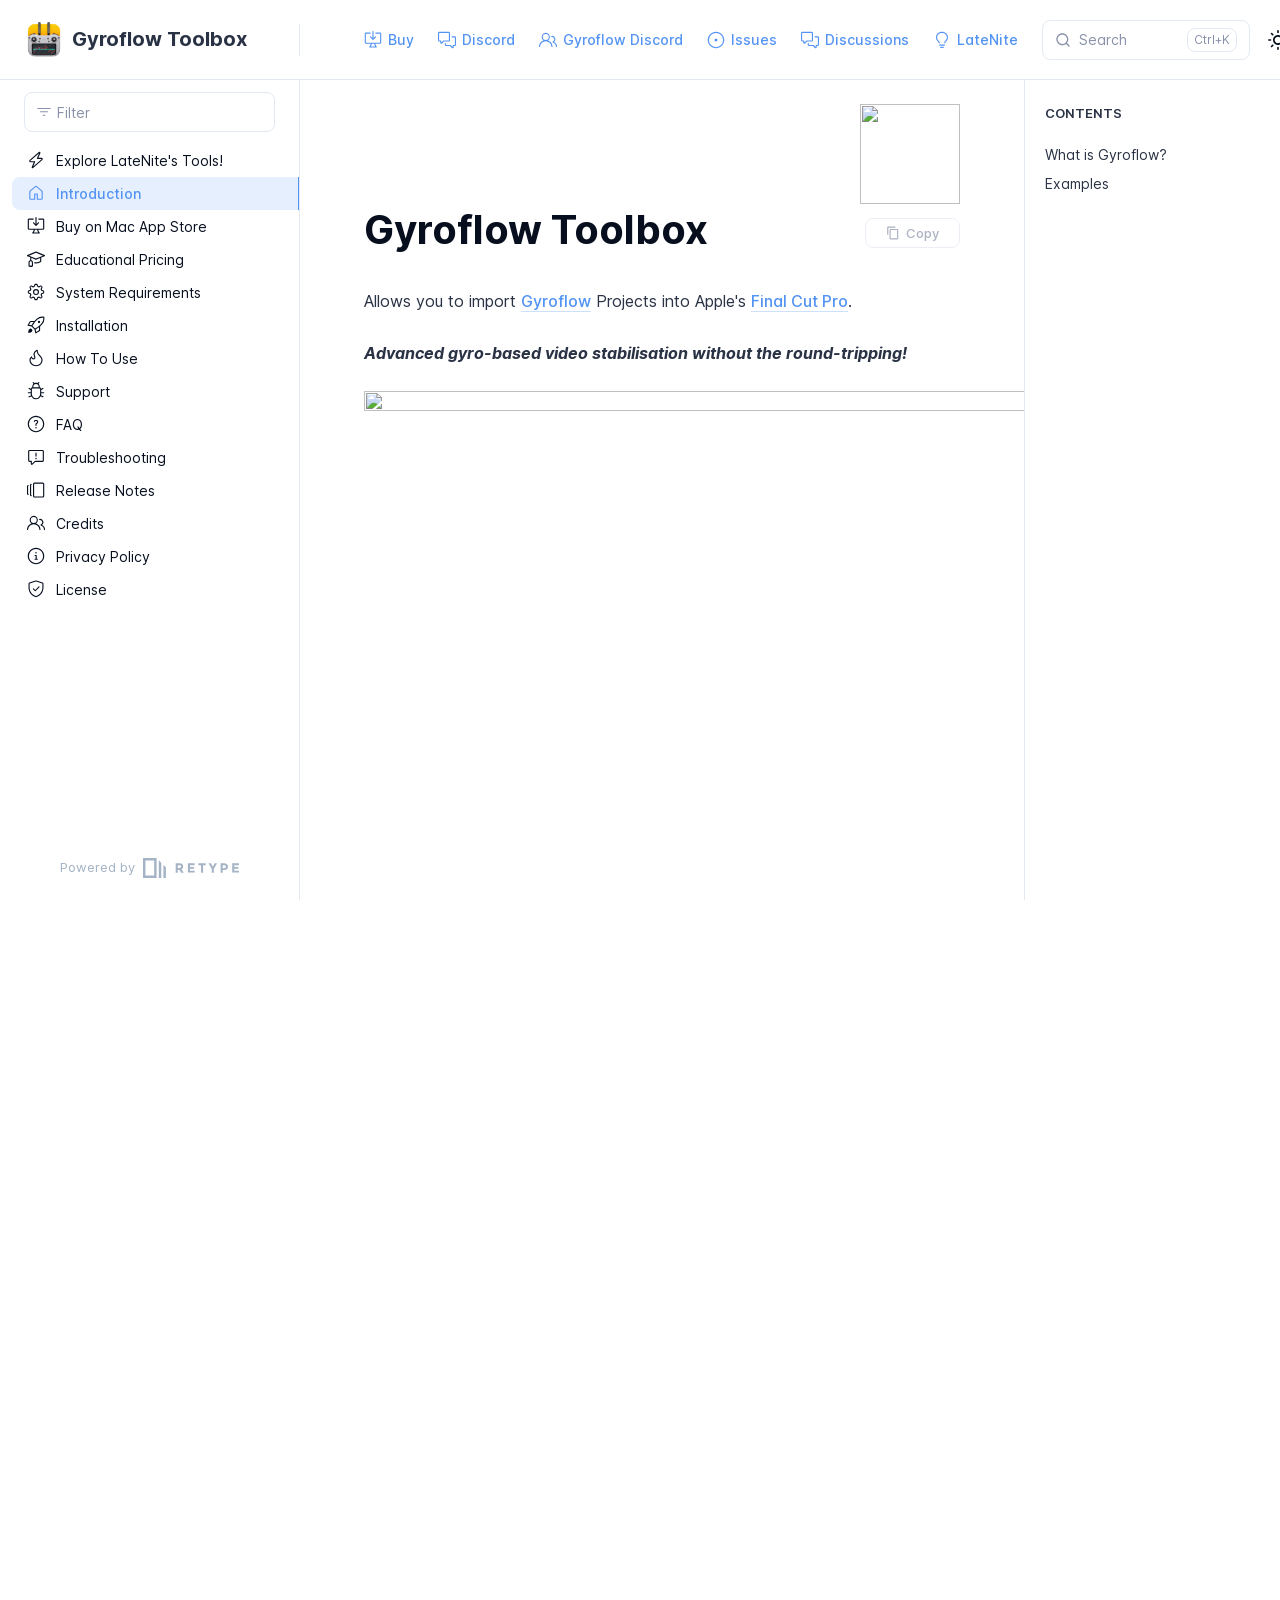
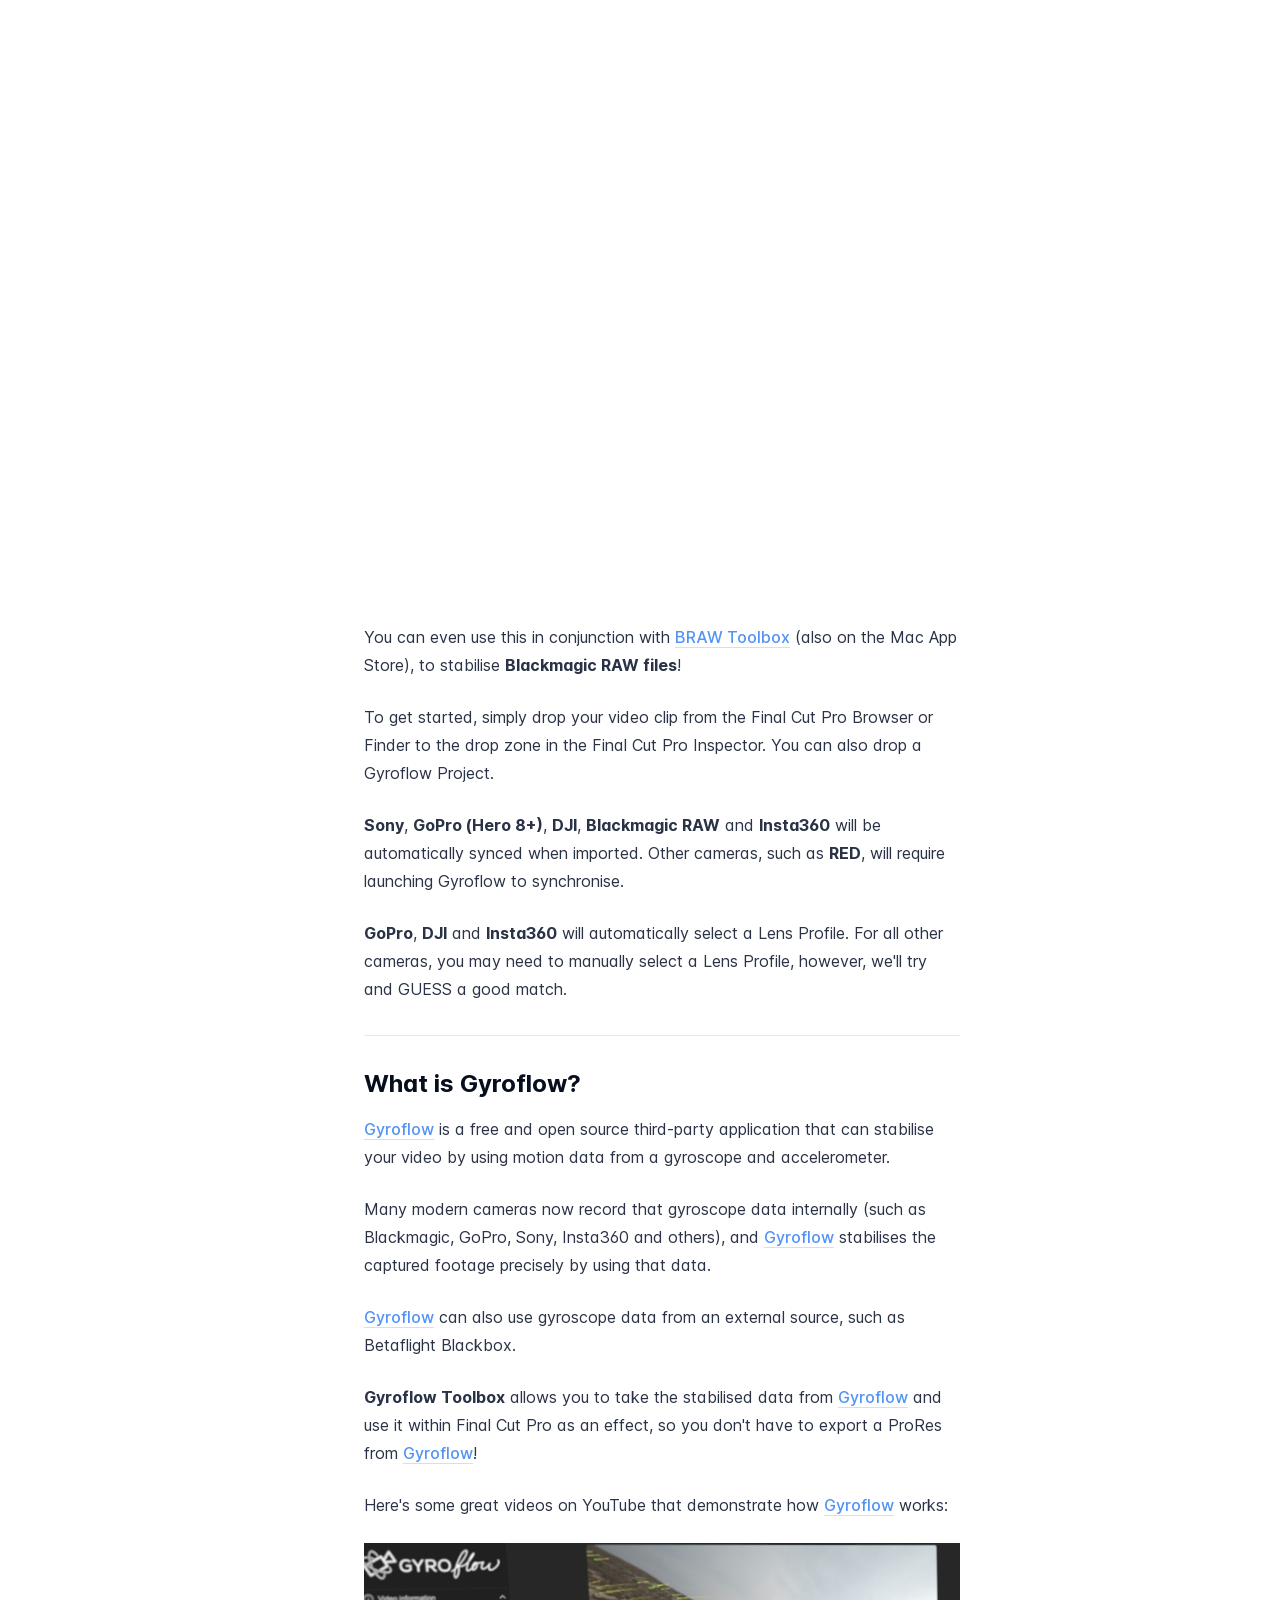
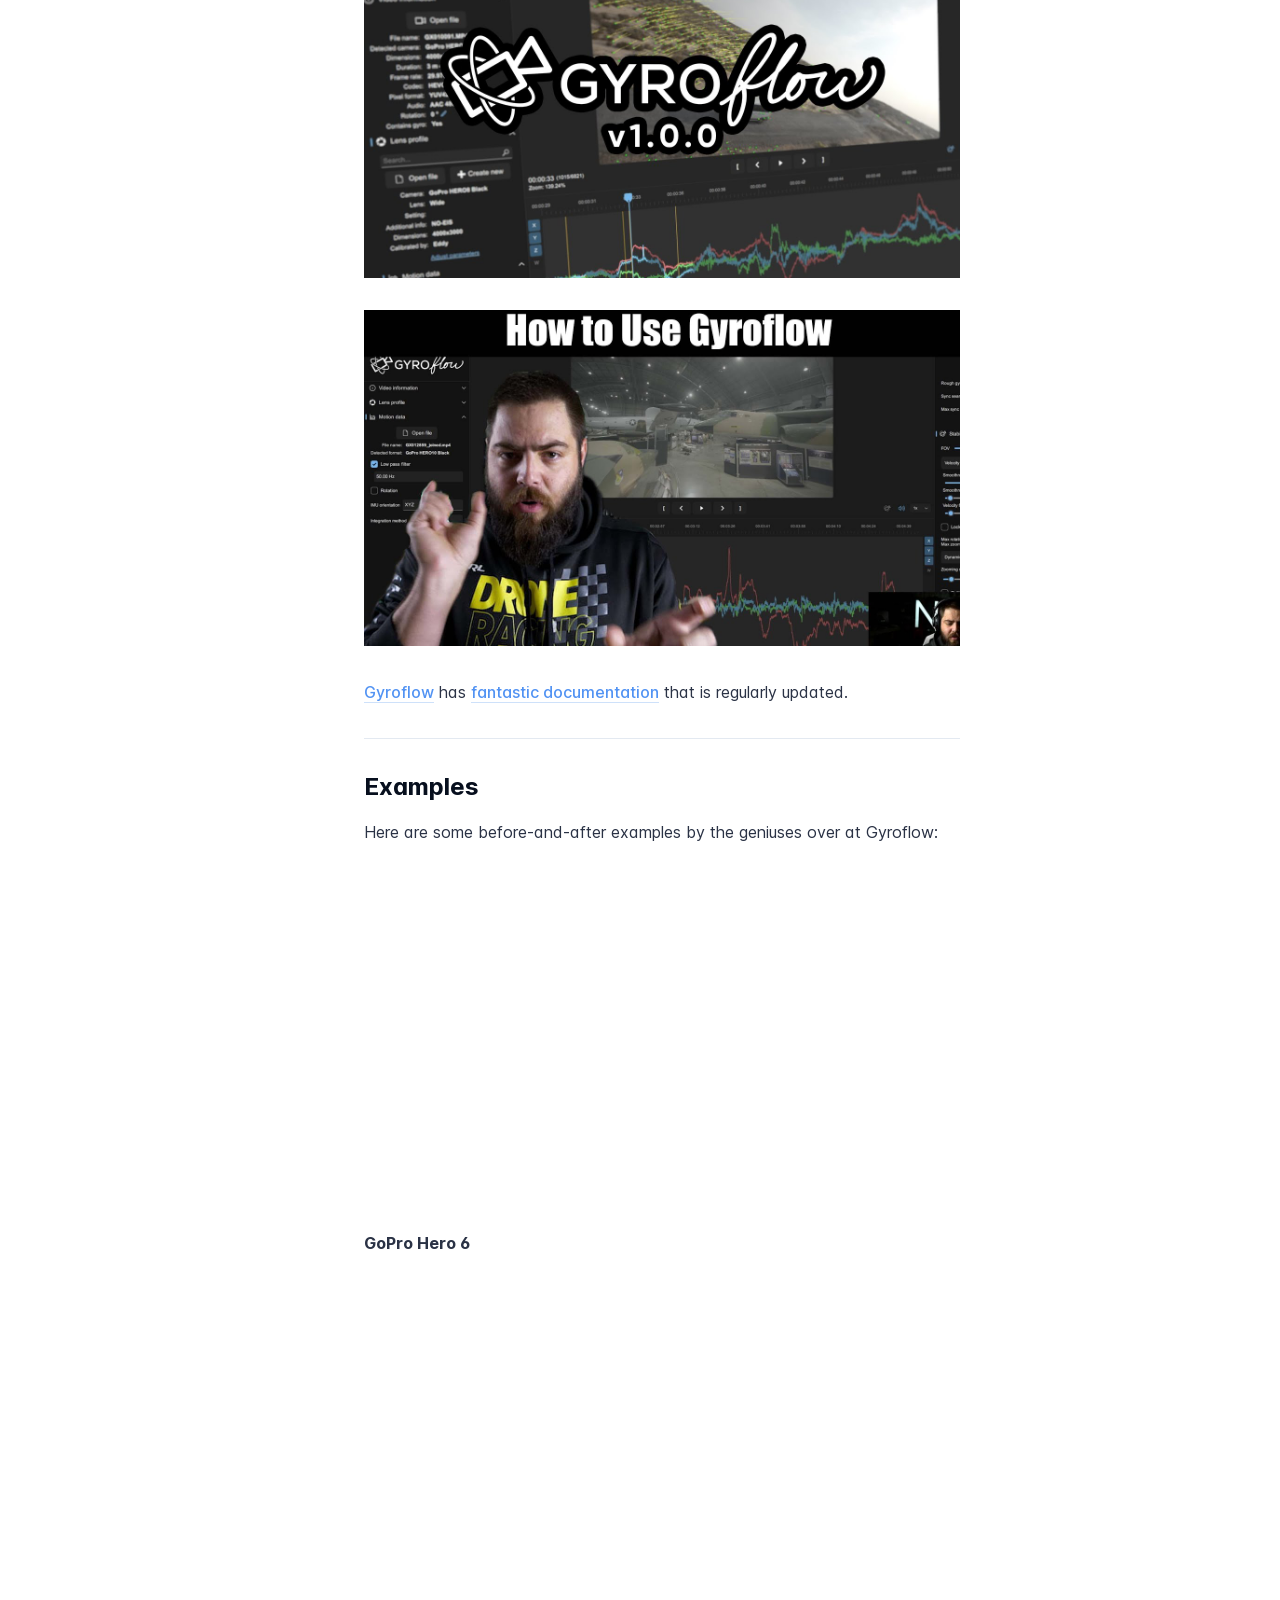
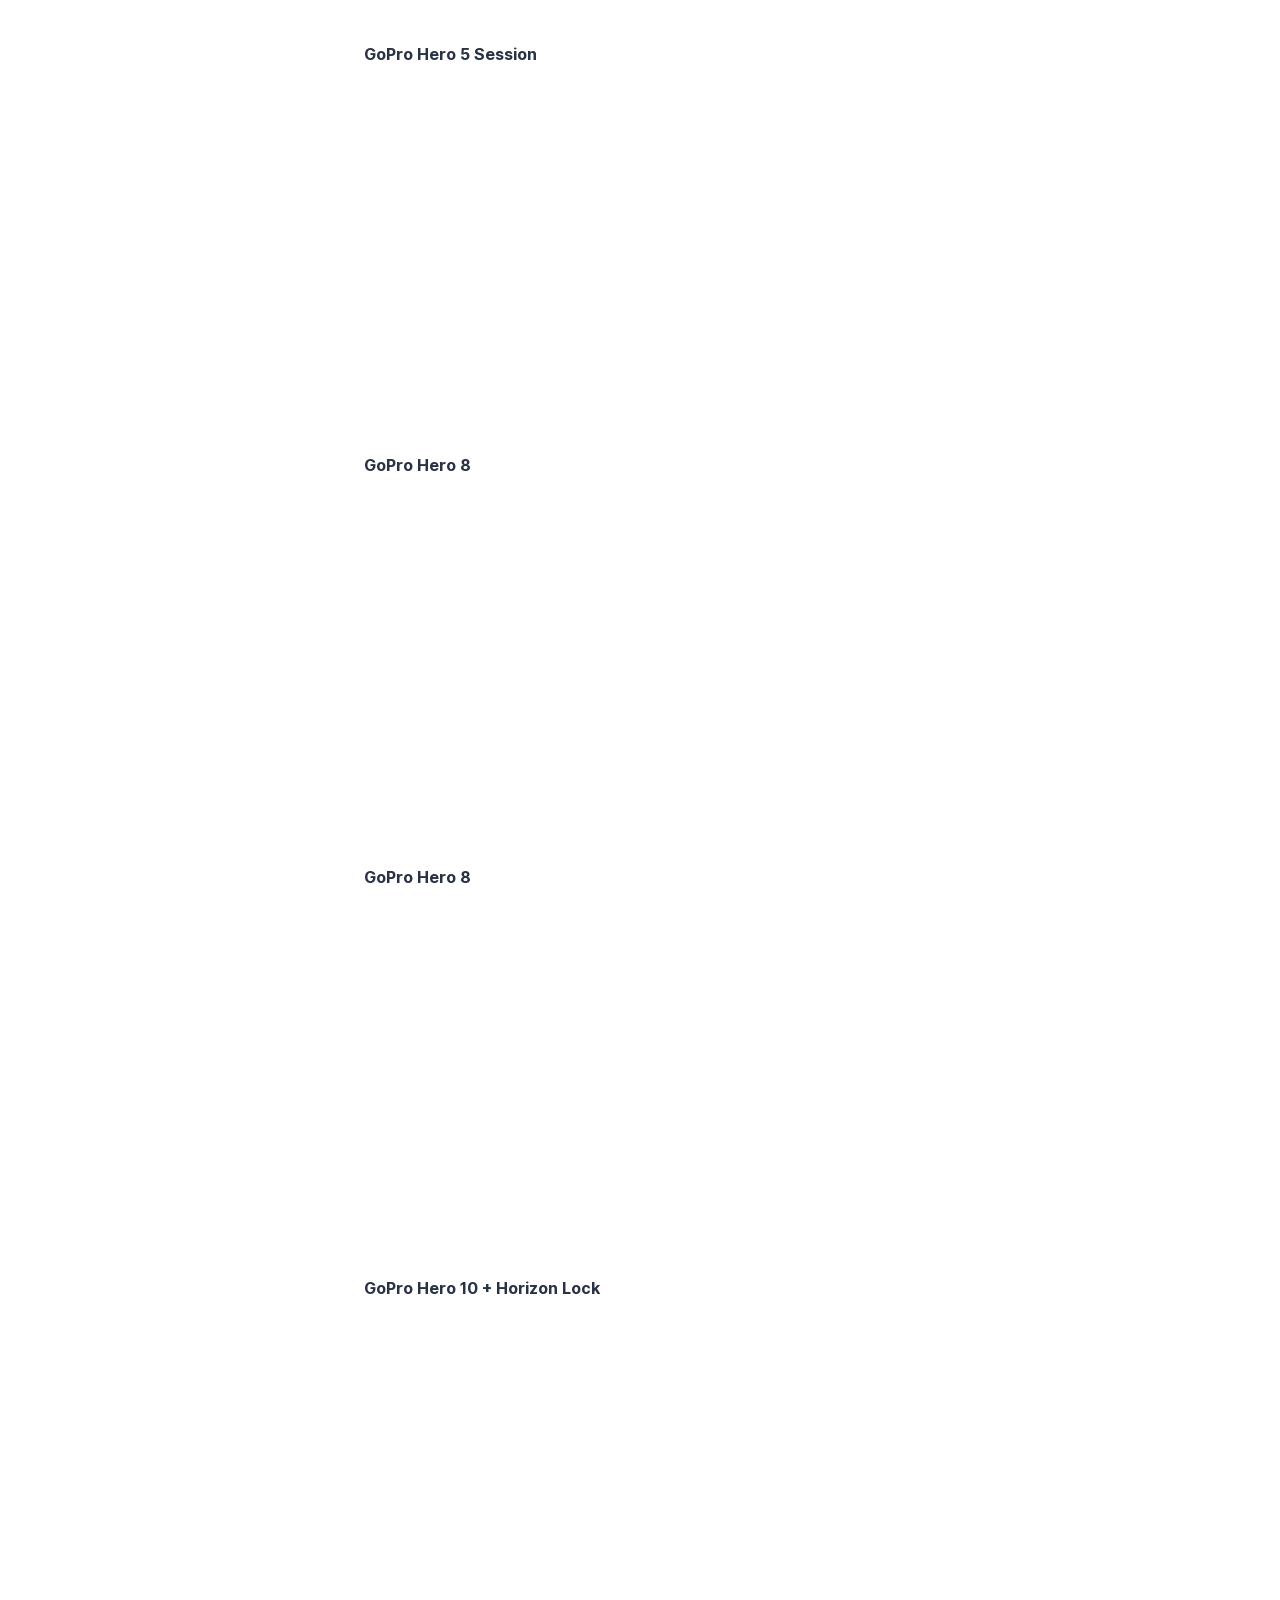
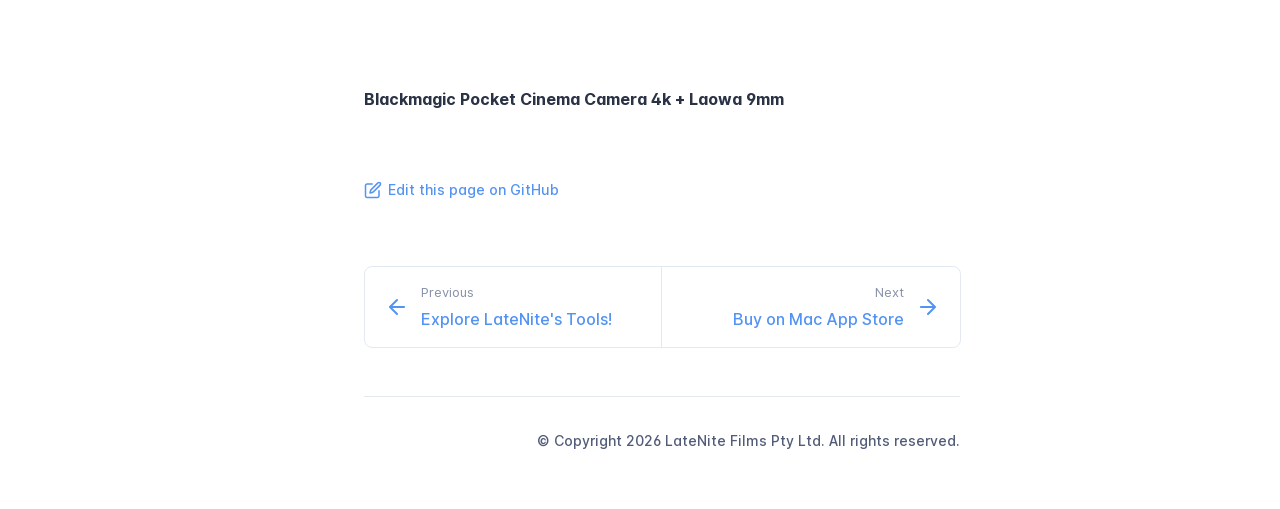
==== commit 673f970b: "Refreshes Retype-generated documentation. Process triggered by DmitriyOb." ====
--- a/index.html
+++ b/index.html
@@ -4,7 +4,7 @@
     <meta charset="UTF-8">
     <meta name="viewport" content="width=device-width,initial-scale=1">
     <meta name="color-scheme" content="light dark">
-    <meta name="turbo-cache-control" content="no-cache" data-turbo-track="reload" data-track-token="4.6.0.837084633425">
+    <meta name="turbo-cache-control" content="no-cache" data-turbo-track="reload" data-track-token="4.6.0.837084854161">
 
     <!-- See retype.com -->
     <meta name="generator" content="Retype 4.6.0">
@@ -44,11 +44,11 @@
     <script data-cfasync="false">(function(){var cl=document.documentElement.classList,ls=localStorage.getItem("retype_scheme"),hd=cl.contains("dark"),hl=cl.contains("light"),wm=window.matchMedia&&window.matchMedia("(prefers-color-scheme: dark)").matches;if(ls==="dark"||(!ls&&wm&&!hd&&!hl)){cl.remove("light");cl.add("dark")}else if(ls==="light"||(!ls&&!wm&&!hd&&!hl)){cl.remove("dark");cl.add("light")}})();</script>
 
     <link id="retype-favicon" rel="icon" href="static/favicon.ico" />
-    <link href="resources/css/retype.css?v=4.6.0.837084633425" rel="stylesheet">
-
-    <script data-cfasync="false" src="resources/js/config.js?v=4.6.0.837084633425" data-turbo-eval="false" defer></script>
+    <link href="resources/css/retype.css?v=4.6.0.837084854161" rel="stylesheet">
+
+    <script data-cfasync="false" src="resources/js/config.js?v=4.6.0.837084854161" data-turbo-eval="false" defer></script>
     <script data-cfasync="false" src="resources/js/retype.js?v=4.6.0" data-turbo-eval="false" defer></script>
-    <script id="lunr-js" data-cfasync="false" src="resources/js/lunr.js?v=4.6.0.837084633425" data-turbo-eval="false" defer></script>
+    <script id="lunr-js" data-cfasync="false" src="resources/js/lunr.js?v=4.6.0.837084854161" data-turbo-eval="false" defer></script>
 
     <link rel="stylesheet" href="https://cdnjs.cloudflare.com/ajax/libs/font-awesome/4.7.0/css/font-awesome.min.css">
     <style>
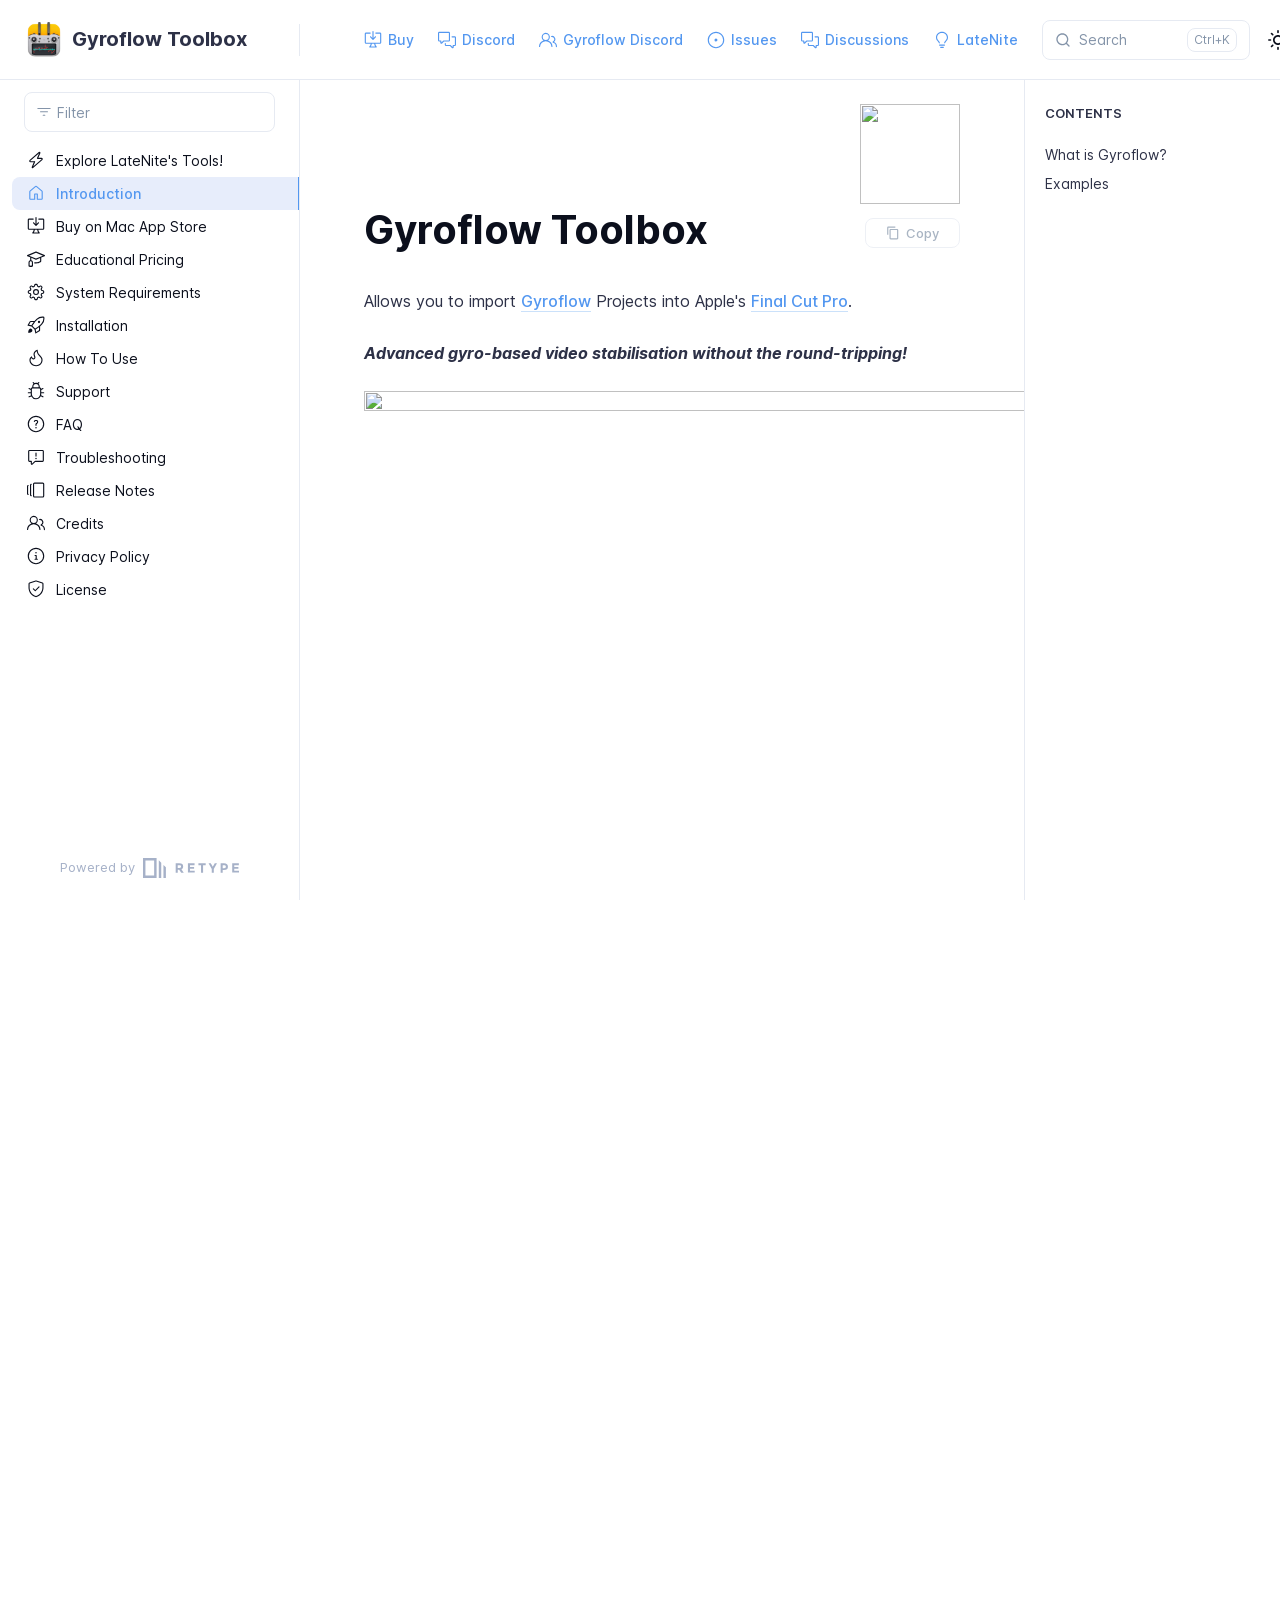
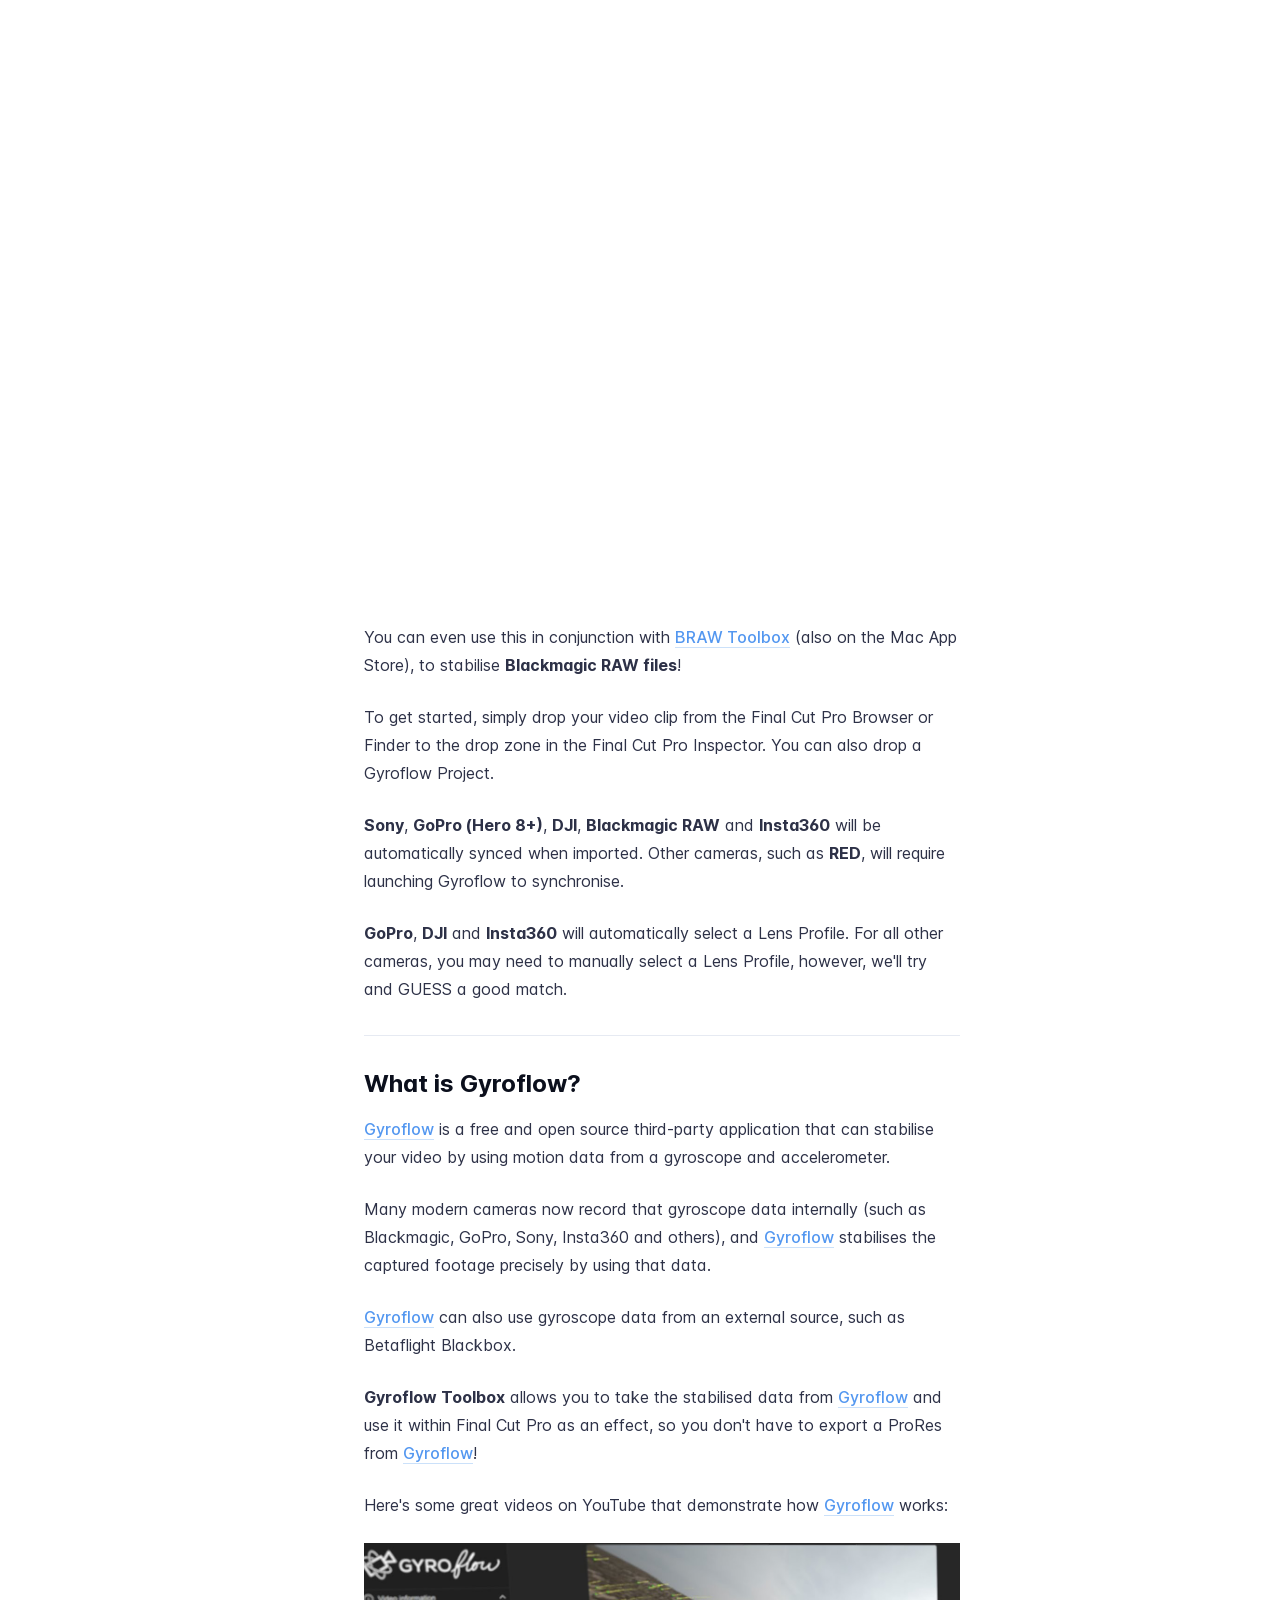
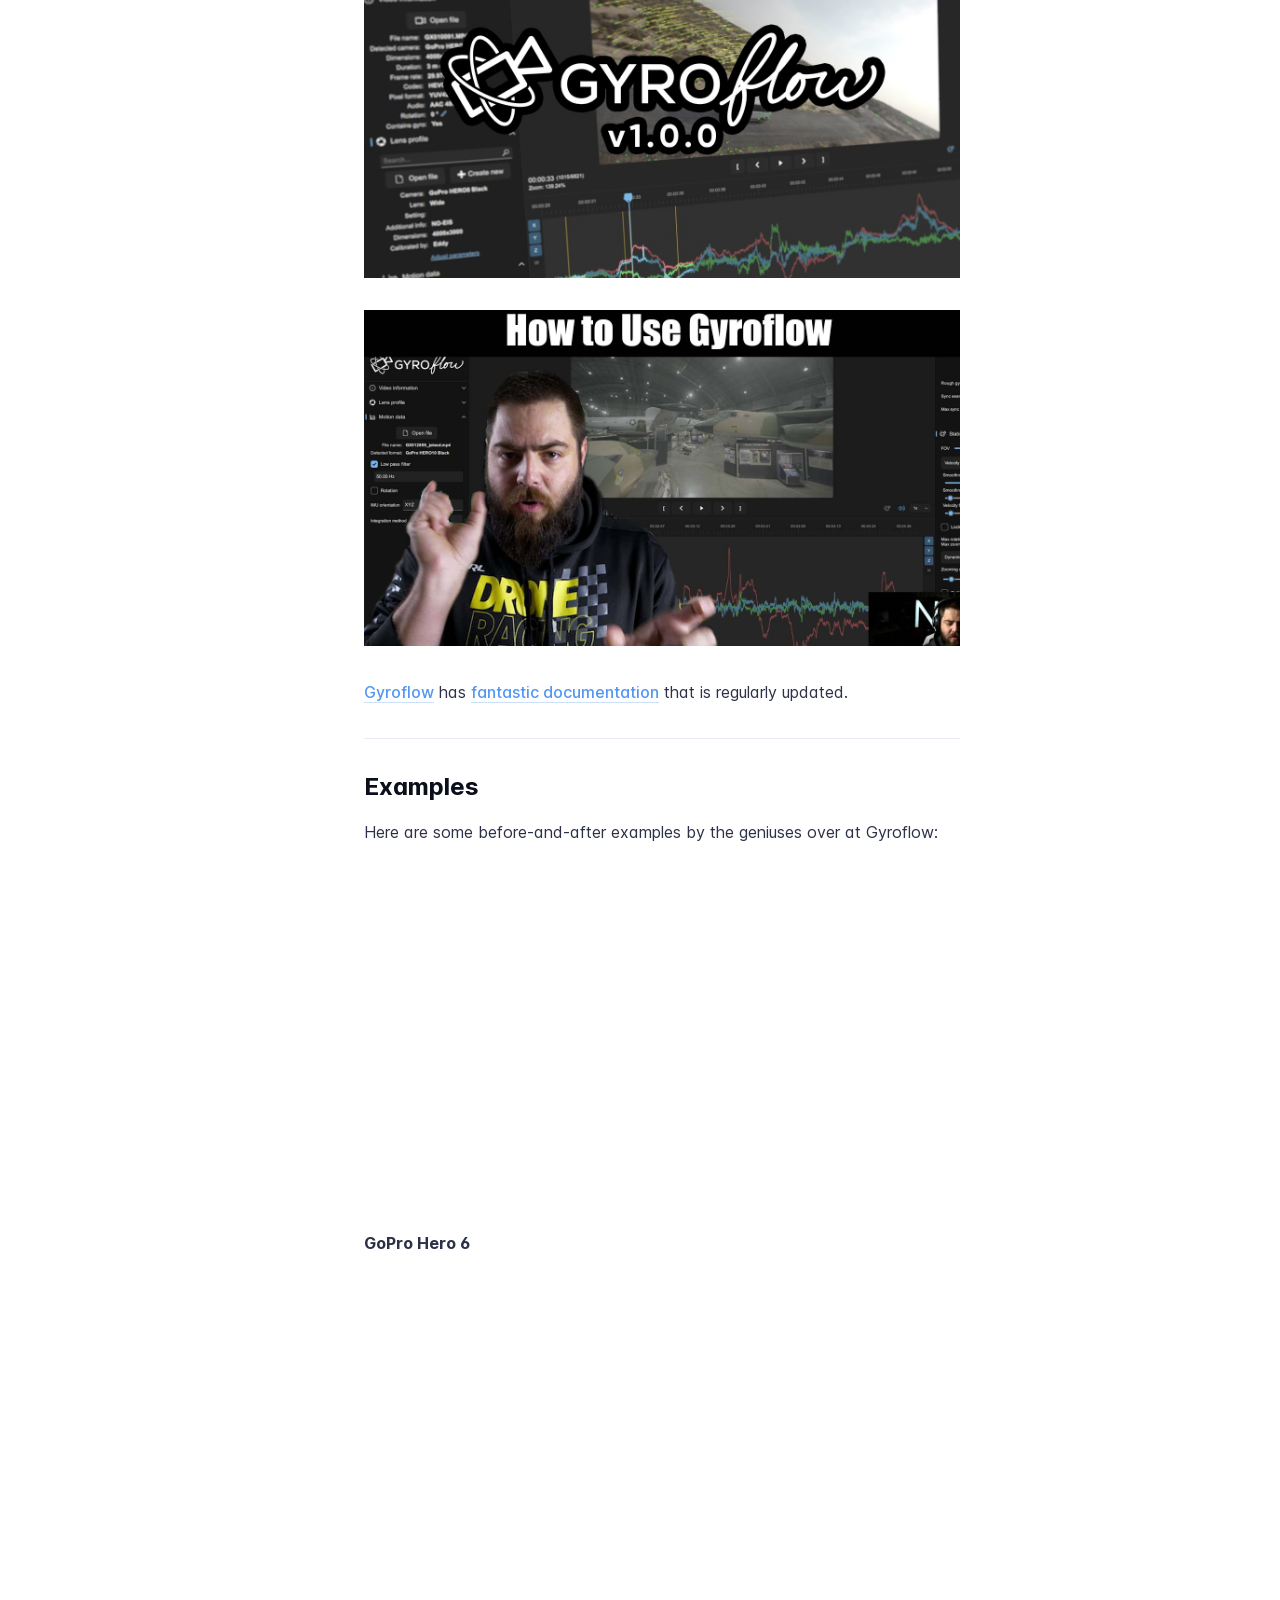
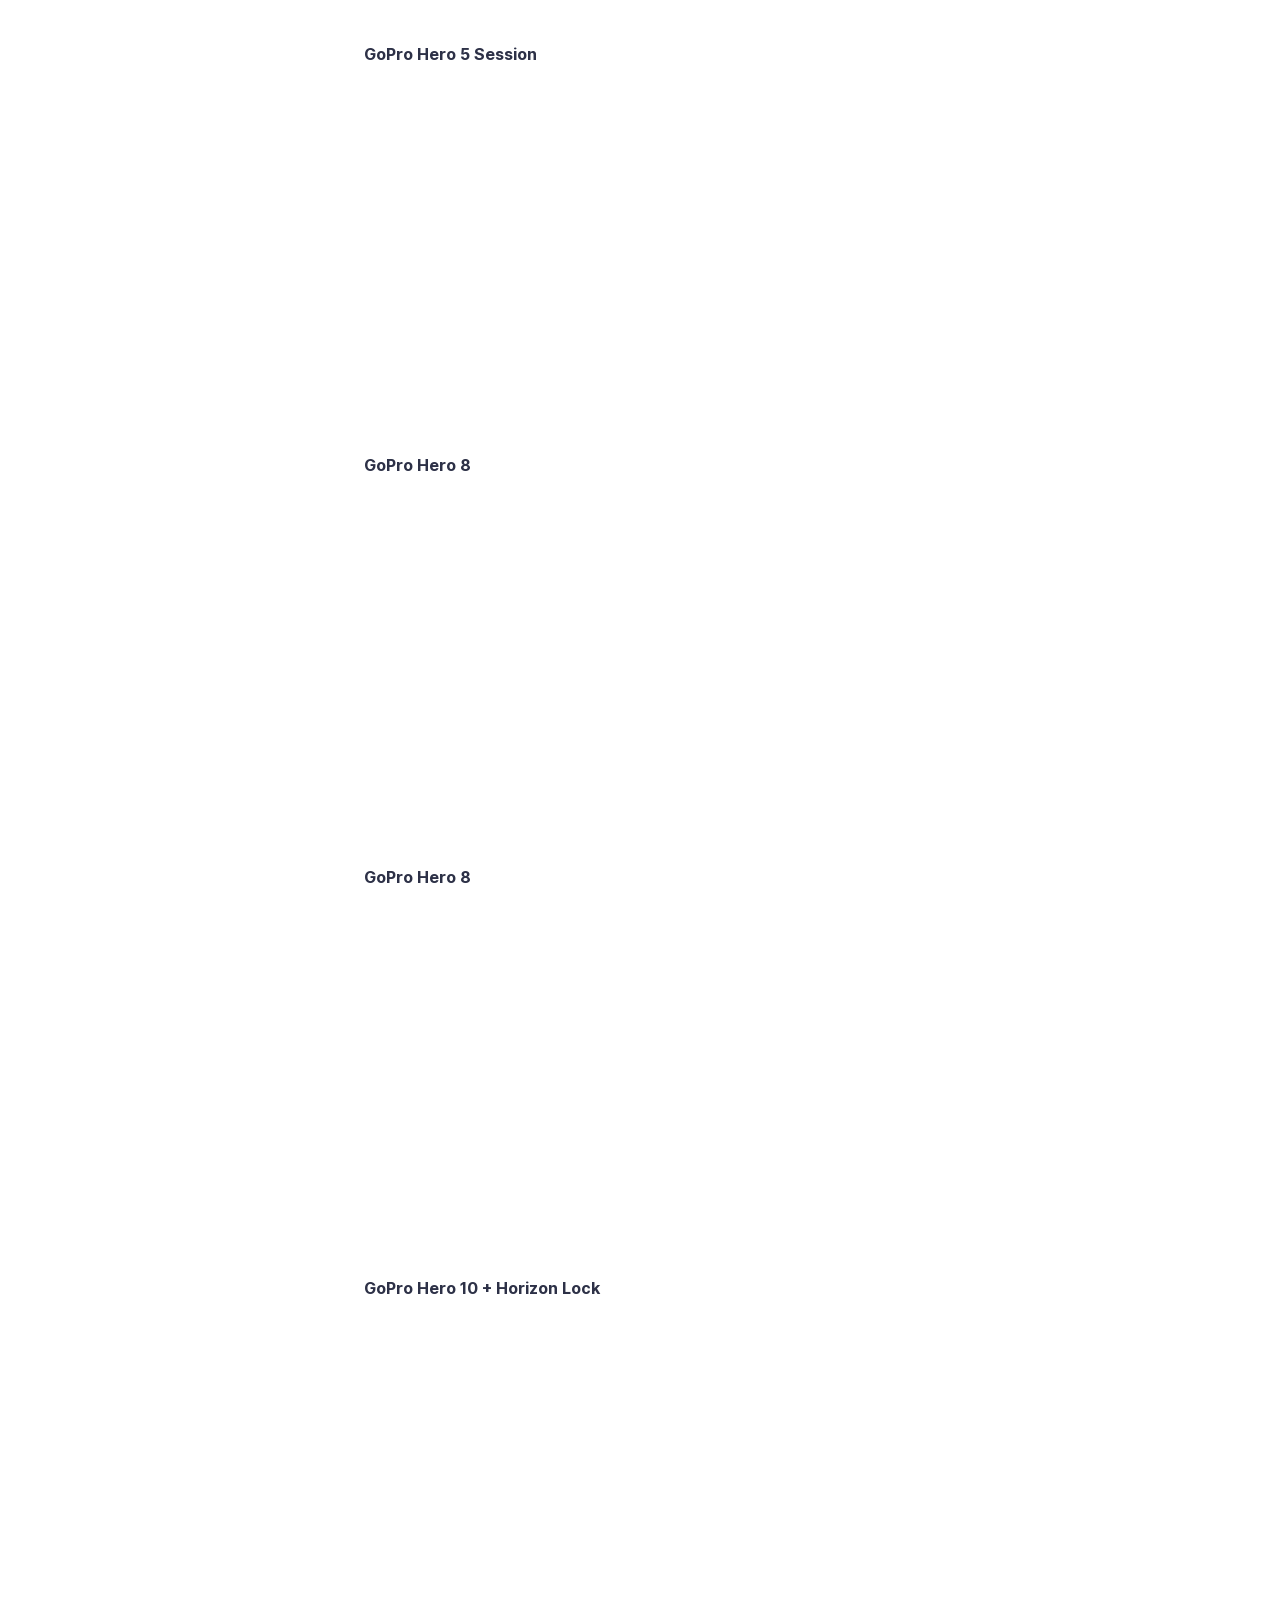
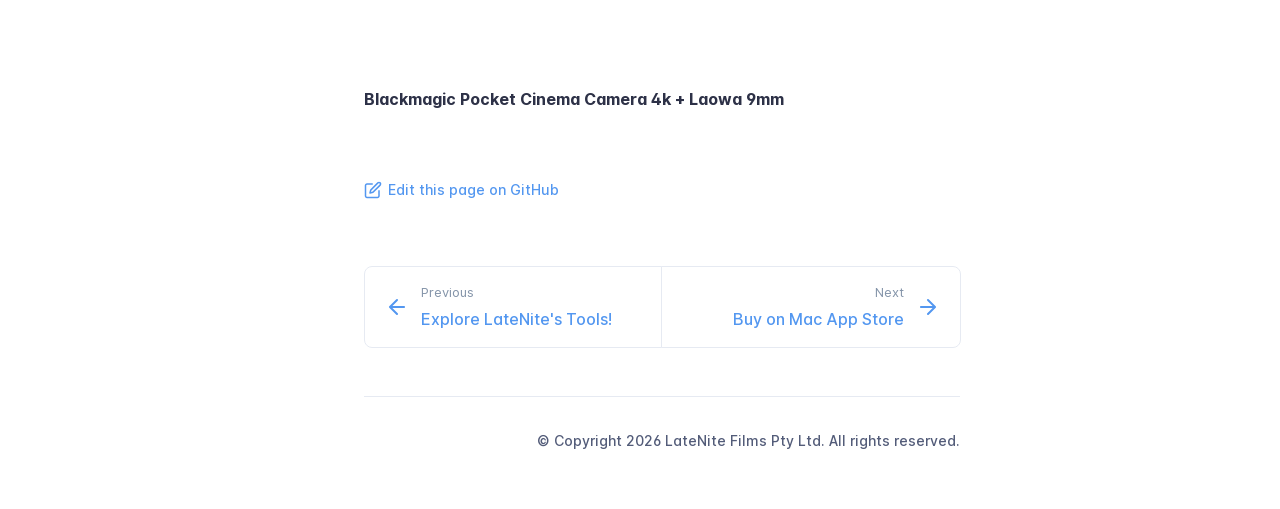
==== commit 11613c88: "Refreshes Retype-generated documentation. Process triggered by DmitriyOb." ====
--- a/index.html
+++ b/index.html
@@ -4,7 +4,7 @@
     <meta charset="UTF-8">
     <meta name="viewport" content="width=device-width,initial-scale=1">
     <meta name="color-scheme" content="light dark">
-    <meta name="turbo-cache-control" content="no-cache" data-turbo-track="reload" data-track-token="4.6.0.837084854161">
+    <meta name="turbo-cache-control" content="no-cache" data-turbo-track="reload" data-track-token="4.6.0.837085094727">
 
     <!-- See retype.com -->
     <meta name="generator" content="Retype 4.6.0">
@@ -44,11 +44,11 @@
     <script data-cfasync="false">(function(){var cl=document.documentElement.classList,ls=localStorage.getItem("retype_scheme"),hd=cl.contains("dark"),hl=cl.contains("light"),wm=window.matchMedia&&window.matchMedia("(prefers-color-scheme: dark)").matches;if(ls==="dark"||(!ls&&wm&&!hd&&!hl)){cl.remove("light");cl.add("dark")}else if(ls==="light"||(!ls&&!wm&&!hd&&!hl)){cl.remove("dark");cl.add("light")}})();</script>
 
     <link id="retype-favicon" rel="icon" href="static/favicon.ico" />
-    <link href="resources/css/retype.css?v=4.6.0.837084854161" rel="stylesheet">
-
-    <script data-cfasync="false" src="resources/js/config.js?v=4.6.0.837084854161" data-turbo-eval="false" defer></script>
+    <link href="resources/css/retype.css?v=4.6.0.837085094727" rel="stylesheet">
+
+    <script data-cfasync="false" src="resources/js/config.js?v=4.6.0.837085094727" data-turbo-eval="false" defer></script>
     <script data-cfasync="false" src="resources/js/retype.js?v=4.6.0" data-turbo-eval="false" defer></script>
-    <script id="lunr-js" data-cfasync="false" src="resources/js/lunr.js?v=4.6.0.837084854161" data-turbo-eval="false" defer></script>
+    <script id="lunr-js" data-cfasync="false" src="resources/js/lunr.js?v=4.6.0.837085094727" data-turbo-eval="false" defer></script>
 
     <link rel="stylesheet" href="https://cdnjs.cloudflare.com/ajax/libs/font-awesome/4.7.0/css/font-awesome.min.css">
     <style>
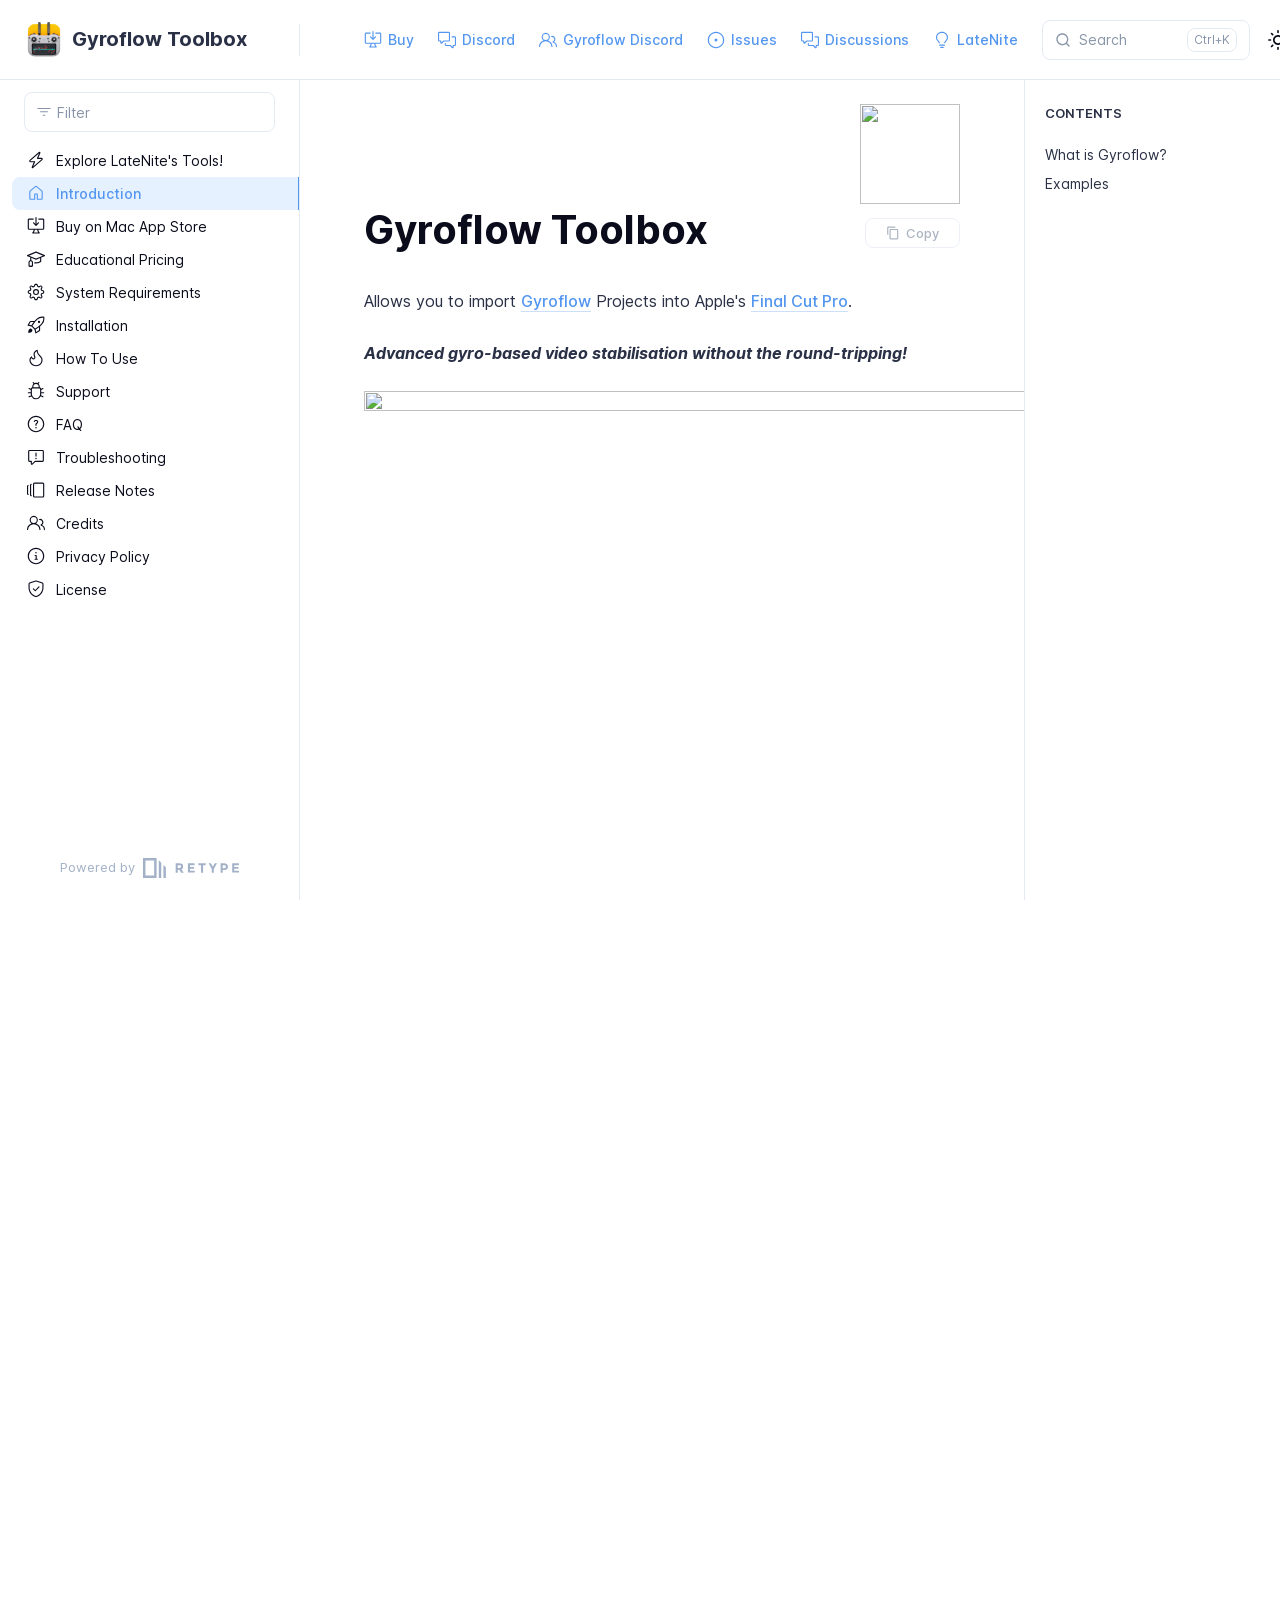
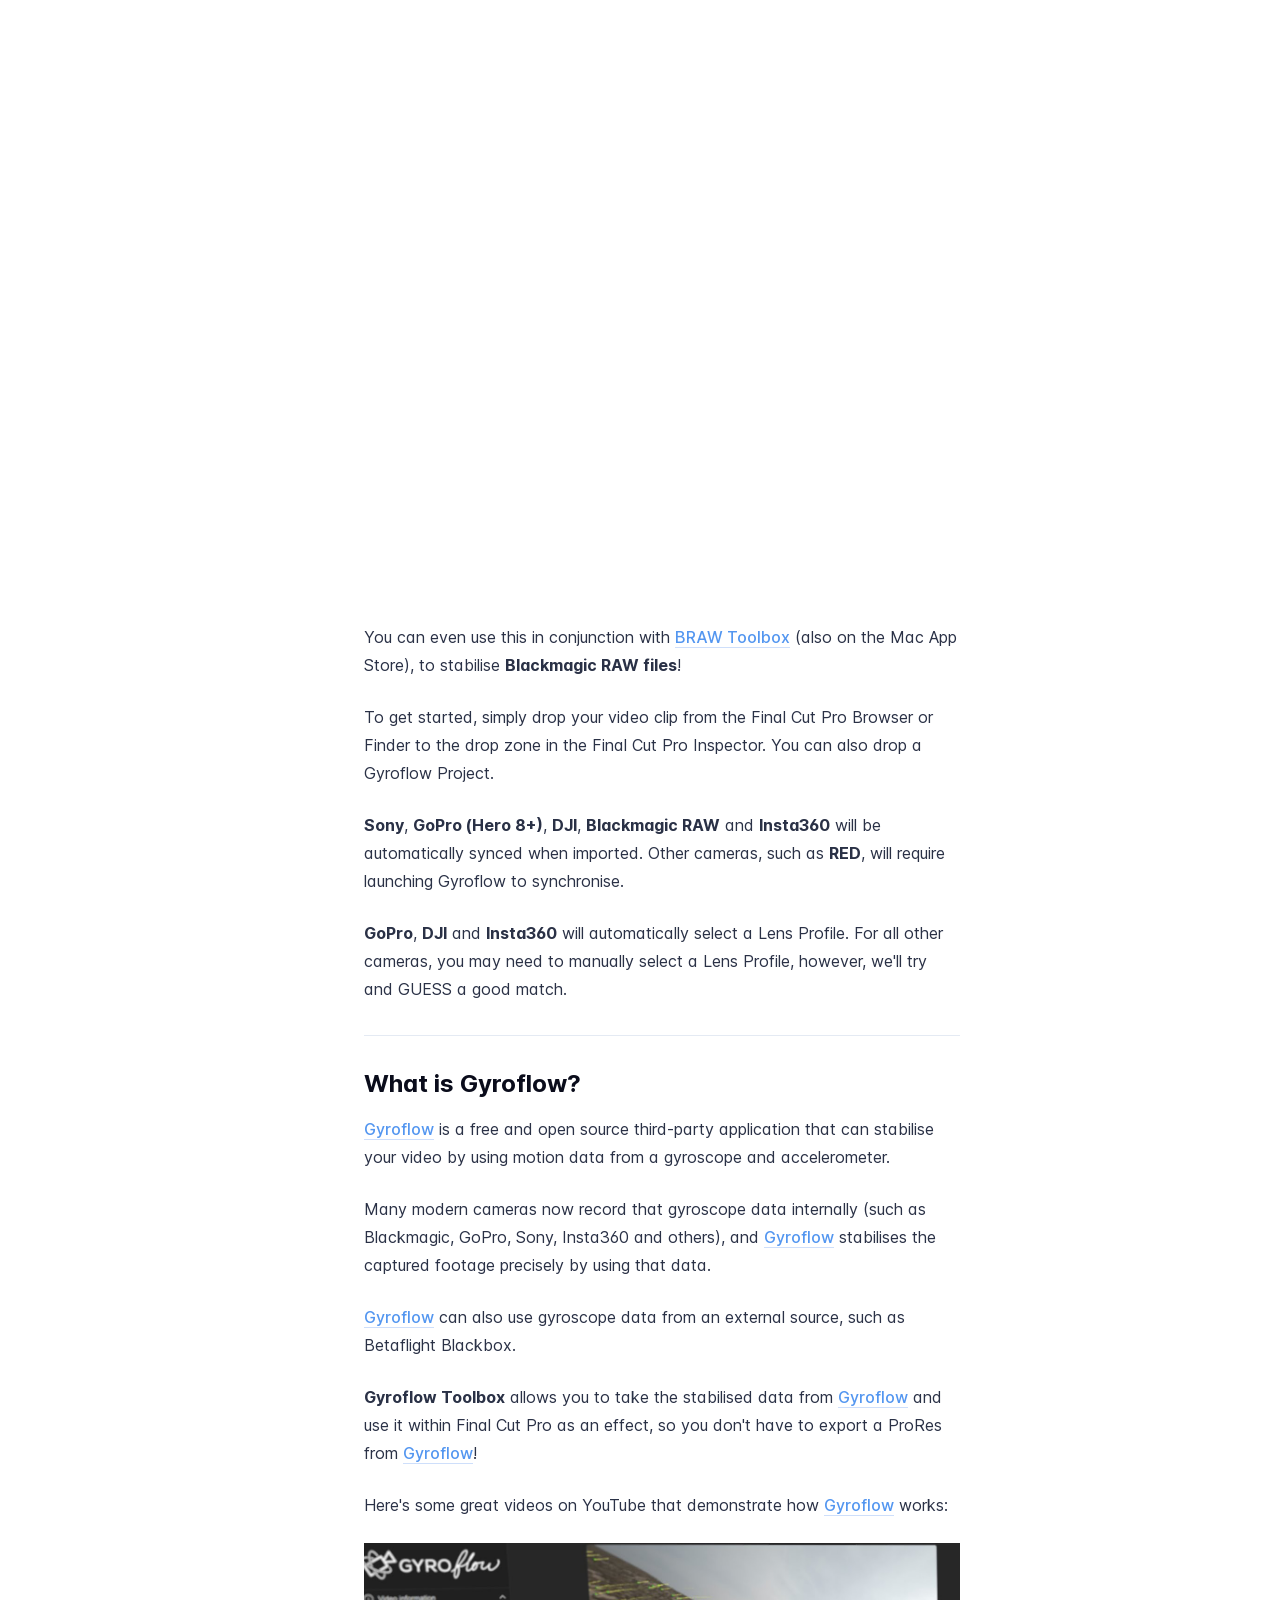
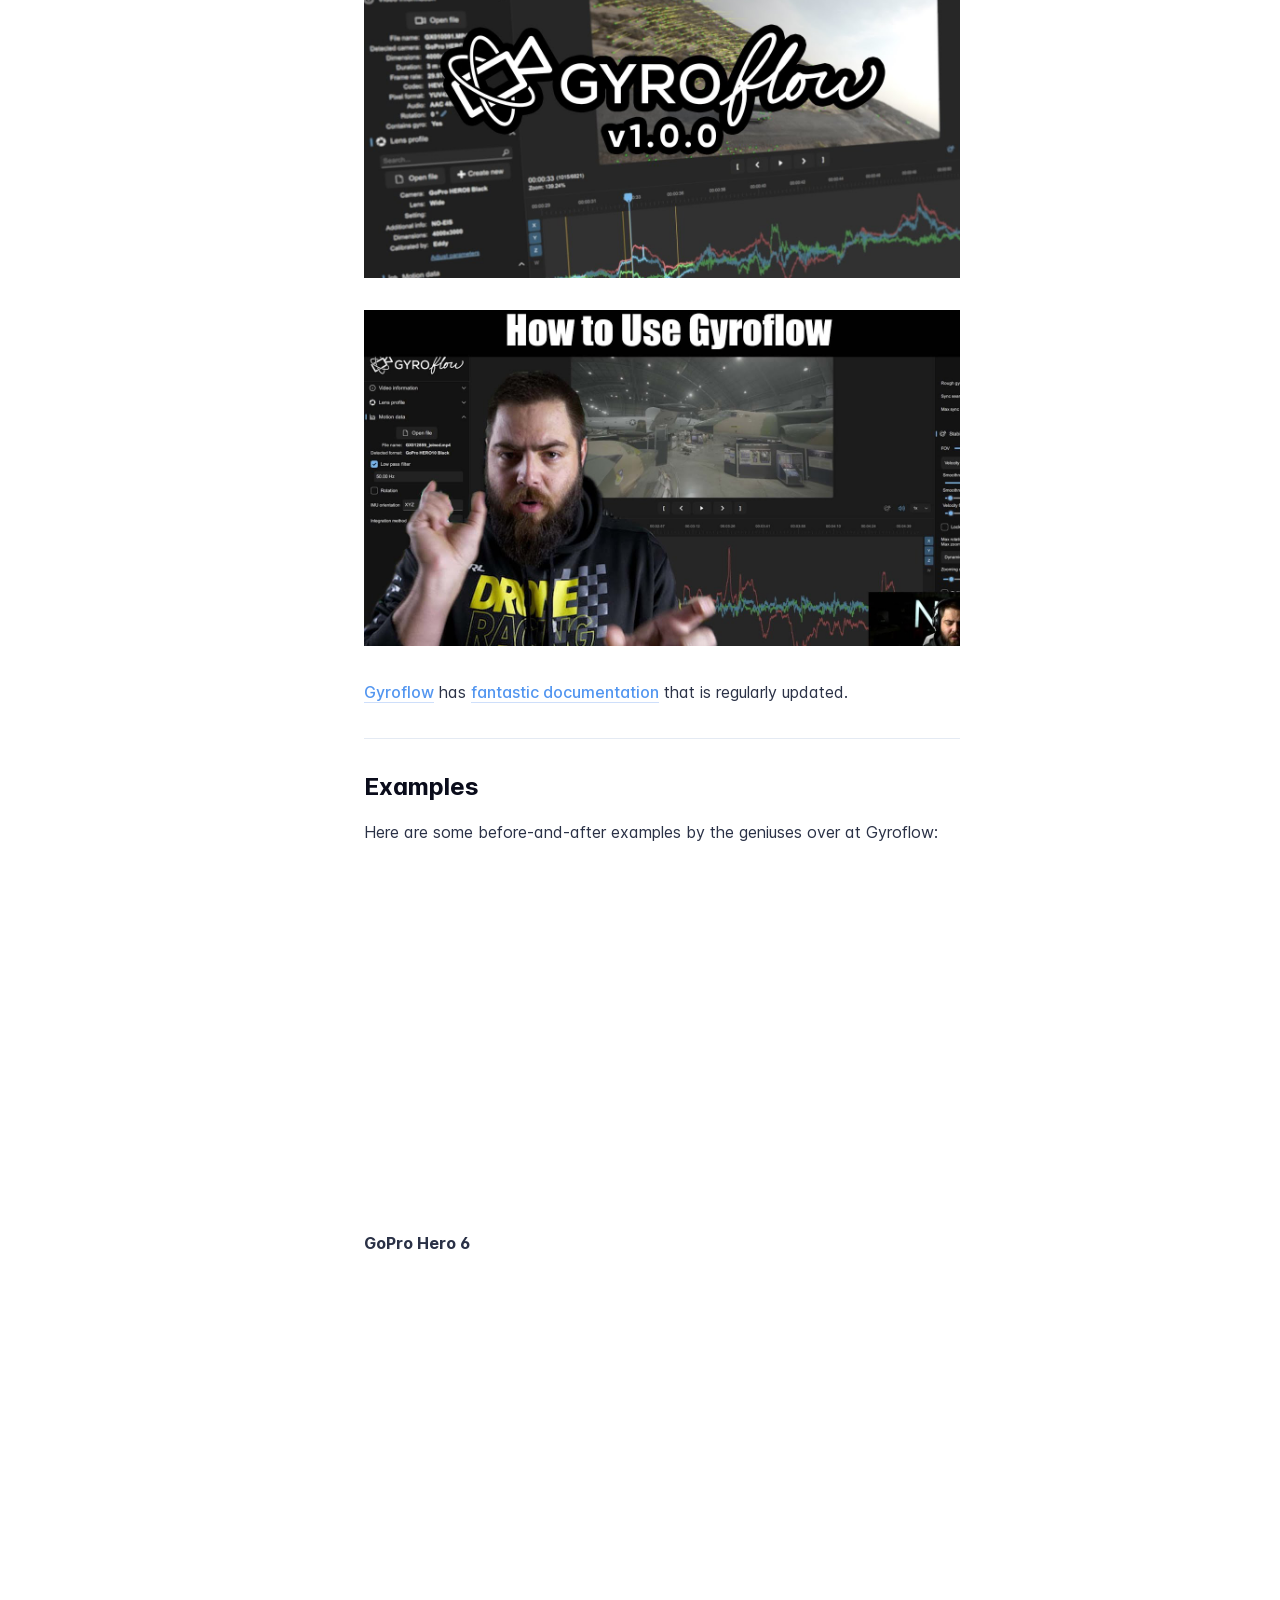
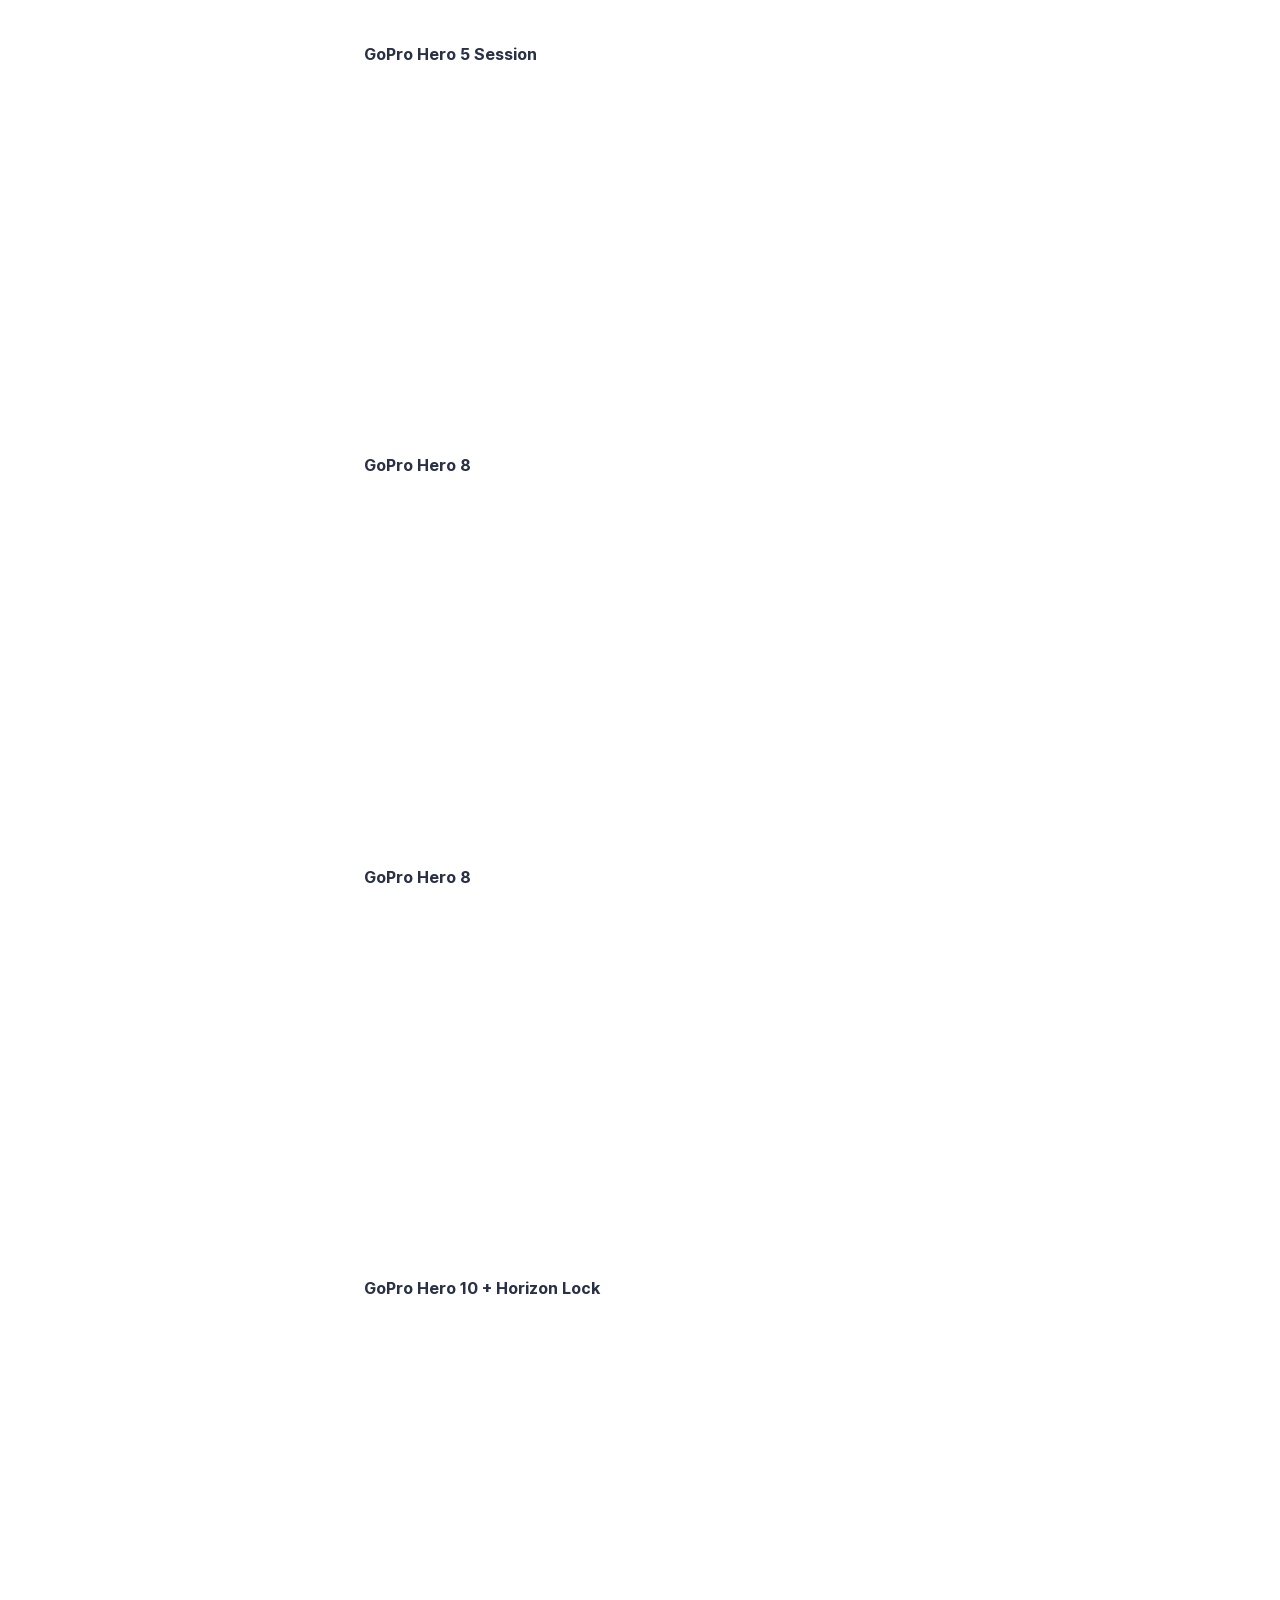
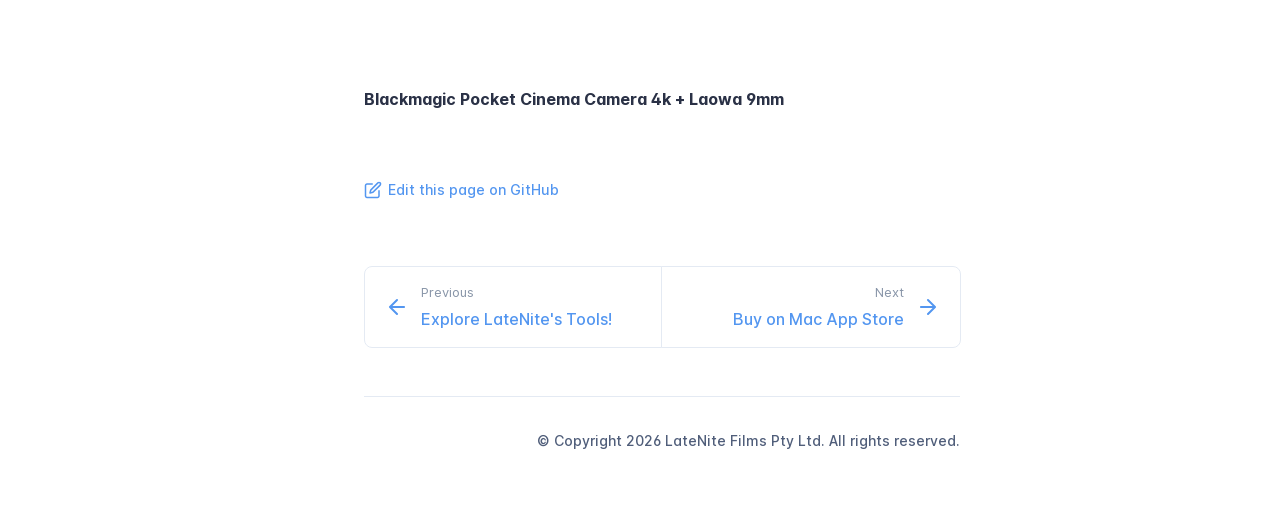
==== commit c2ae8cd5: "Refreshes Retype-generated documentation. Process triggered by DmitriyOb." ====
--- a/index.html
+++ b/index.html
@@ -4,7 +4,7 @@
     <meta charset="UTF-8">
     <meta name="viewport" content="width=device-width,initial-scale=1">
     <meta name="color-scheme" content="light dark">
-    <meta name="turbo-cache-control" content="no-cache" data-turbo-track="reload" data-track-token="4.6.0.837085094727">
+    <meta name="turbo-cache-control" content="no-cache" data-turbo-track="reload" data-track-token="4.6.0.837085213344">
 
     <!-- See retype.com -->
     <meta name="generator" content="Retype 4.6.0">
@@ -44,11 +44,11 @@
     <script data-cfasync="false">(function(){var cl=document.documentElement.classList,ls=localStorage.getItem("retype_scheme"),hd=cl.contains("dark"),hl=cl.contains("light"),wm=window.matchMedia&&window.matchMedia("(prefers-color-scheme: dark)").matches;if(ls==="dark"||(!ls&&wm&&!hd&&!hl)){cl.remove("light");cl.add("dark")}else if(ls==="light"||(!ls&&!wm&&!hd&&!hl)){cl.remove("dark");cl.add("light")}})();</script>
 
     <link id="retype-favicon" rel="icon" href="static/favicon.ico" />
-    <link href="resources/css/retype.css?v=4.6.0.837085094727" rel="stylesheet">
-
-    <script data-cfasync="false" src="resources/js/config.js?v=4.6.0.837085094727" data-turbo-eval="false" defer></script>
+    <link href="resources/css/retype.css?v=4.6.0.837085213344" rel="stylesheet">
+
+    <script data-cfasync="false" src="resources/js/config.js?v=4.6.0.837085213344" data-turbo-eval="false" defer></script>
     <script data-cfasync="false" src="resources/js/retype.js?v=4.6.0" data-turbo-eval="false" defer></script>
-    <script id="lunr-js" data-cfasync="false" src="resources/js/lunr.js?v=4.6.0.837085094727" data-turbo-eval="false" defer></script>
+    <script id="lunr-js" data-cfasync="false" src="resources/js/lunr.js?v=4.6.0.837085213344" data-turbo-eval="false" defer></script>
 
     <link rel="stylesheet" href="https://cdnjs.cloudflare.com/ajax/libs/font-awesome/4.7.0/css/font-awesome.min.css">
     <style>
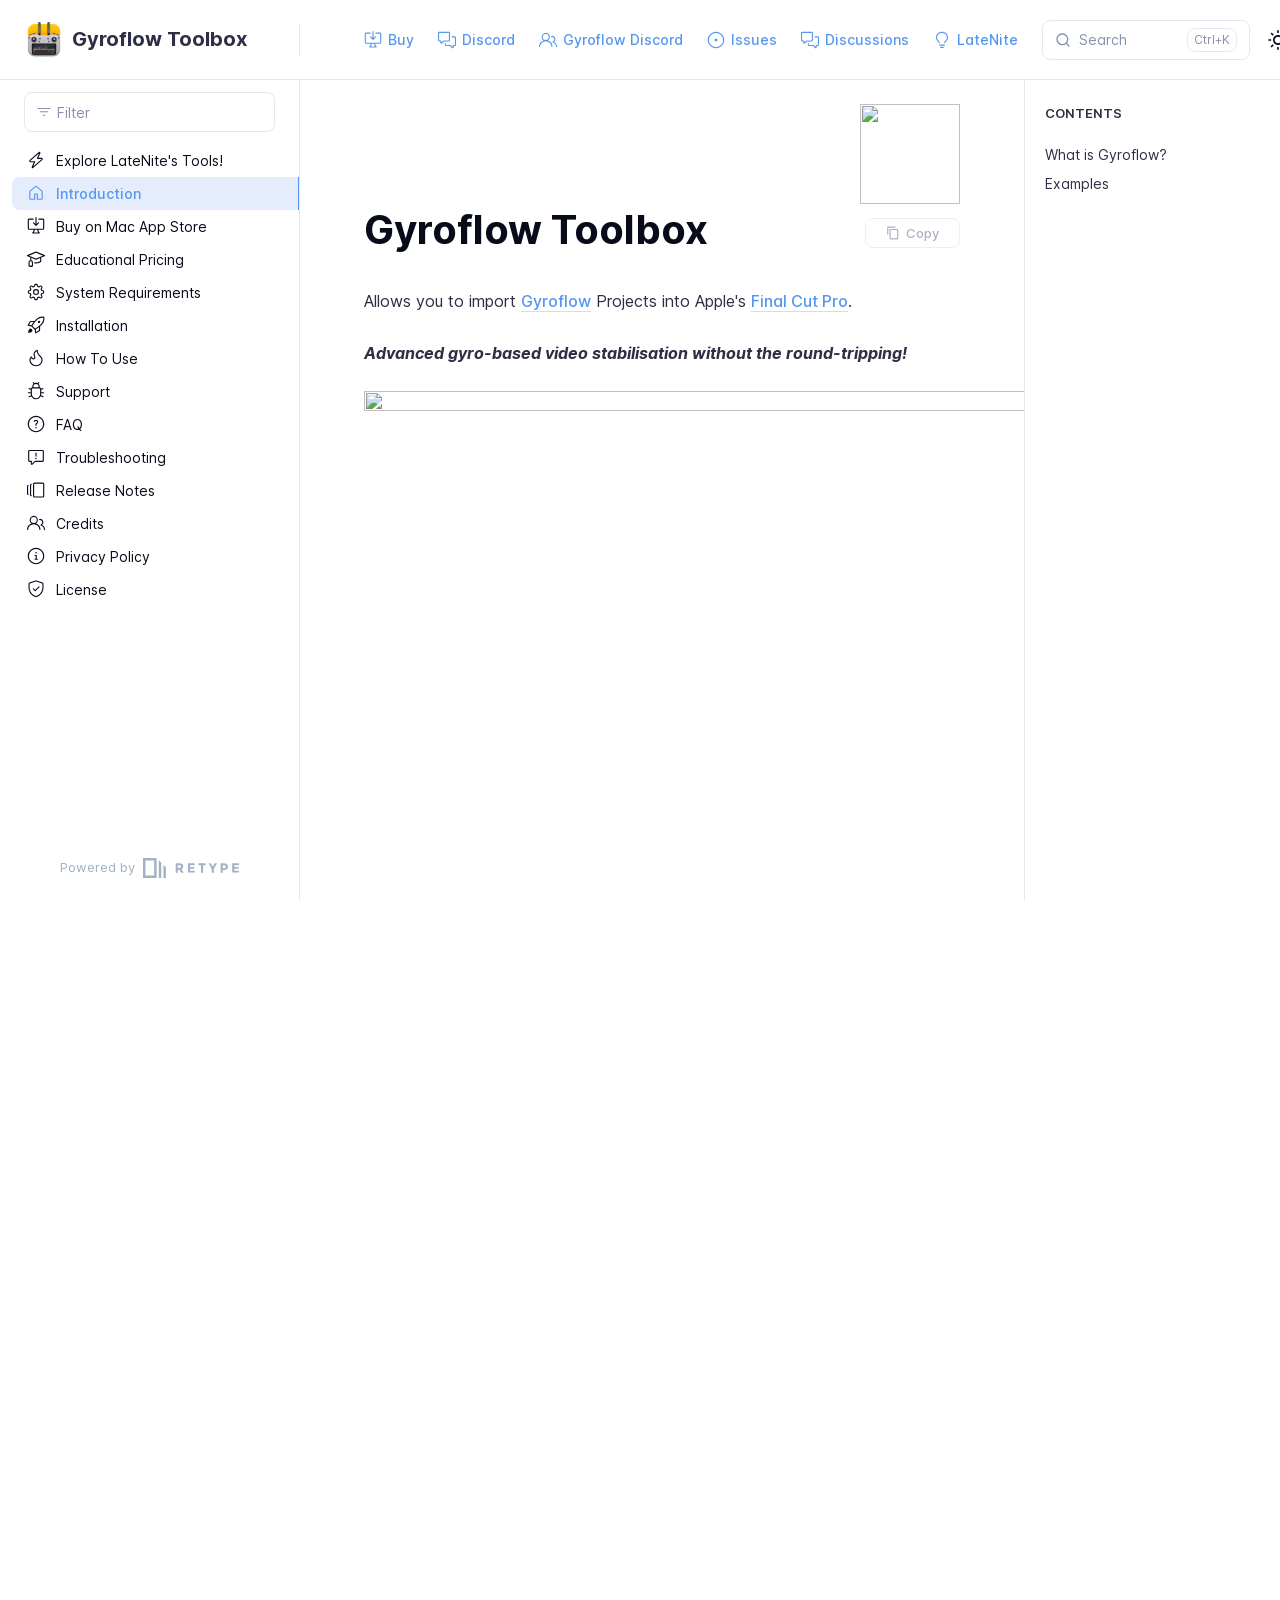
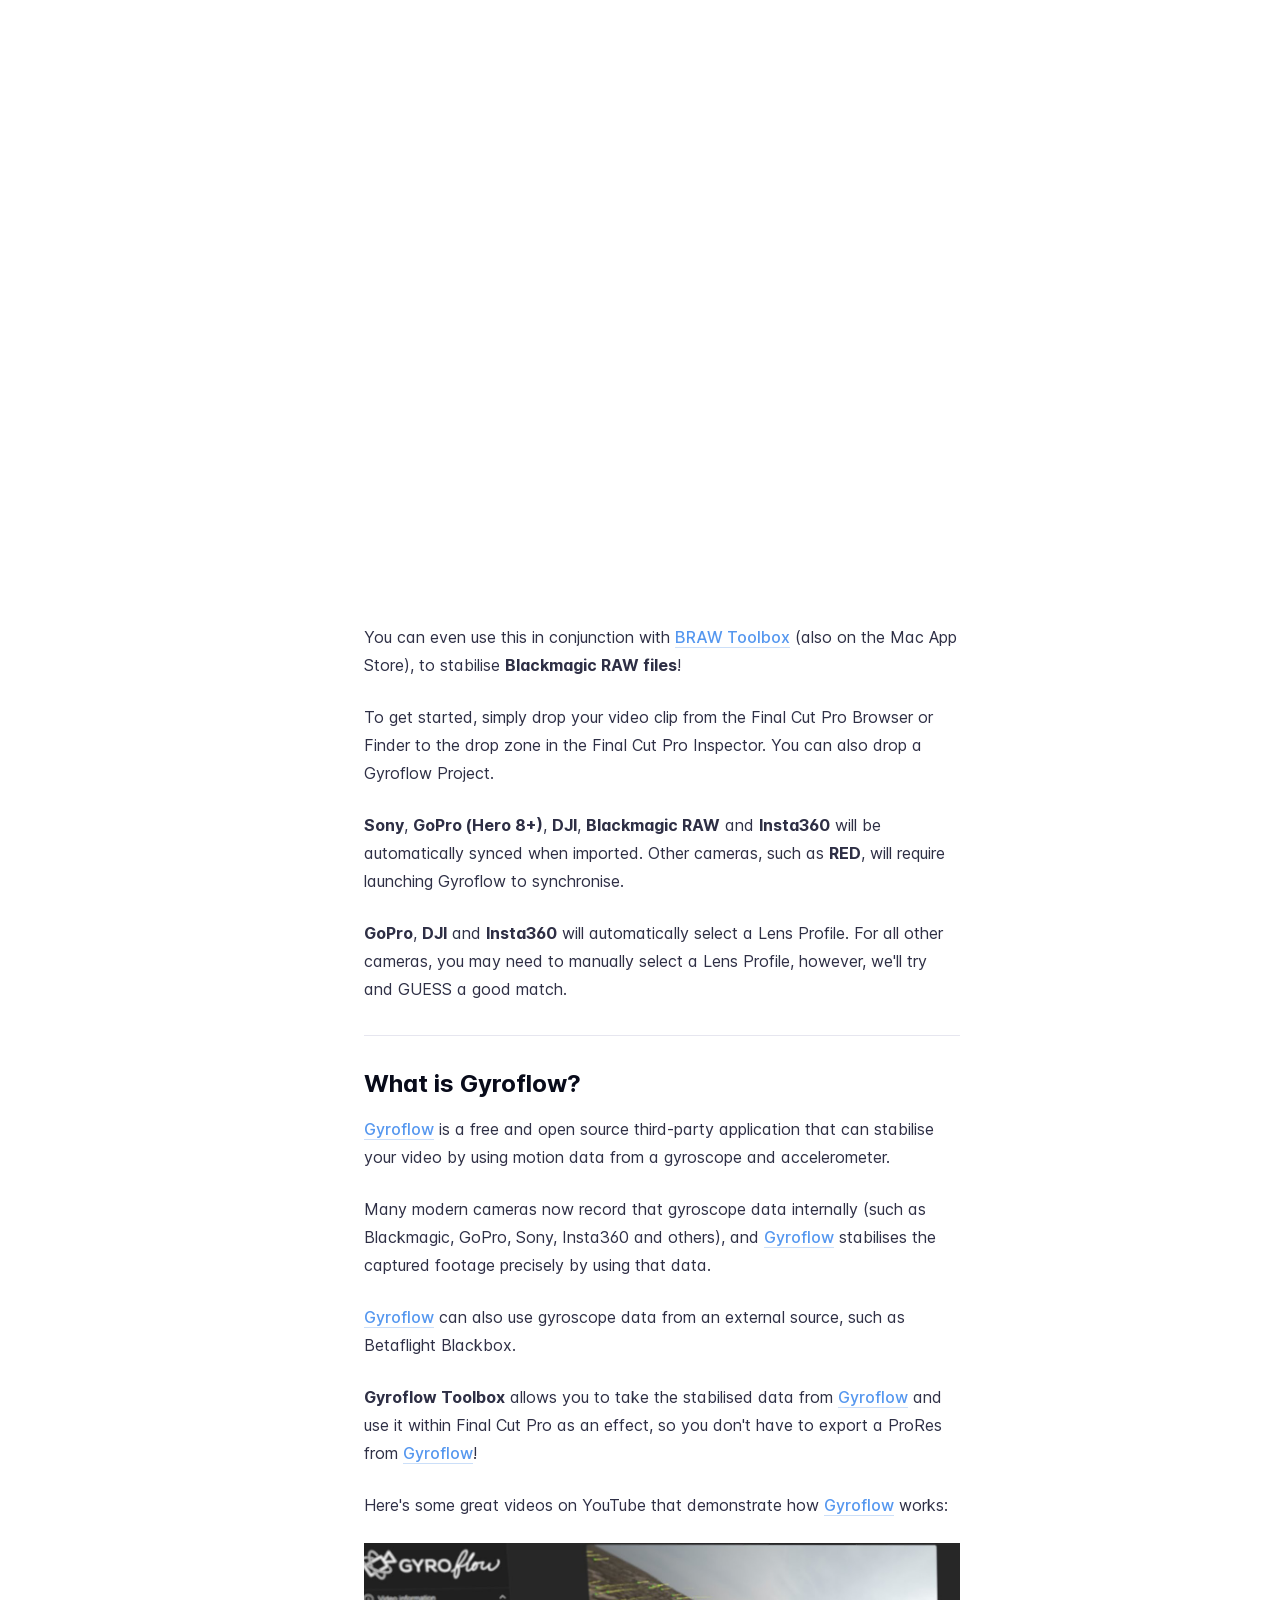
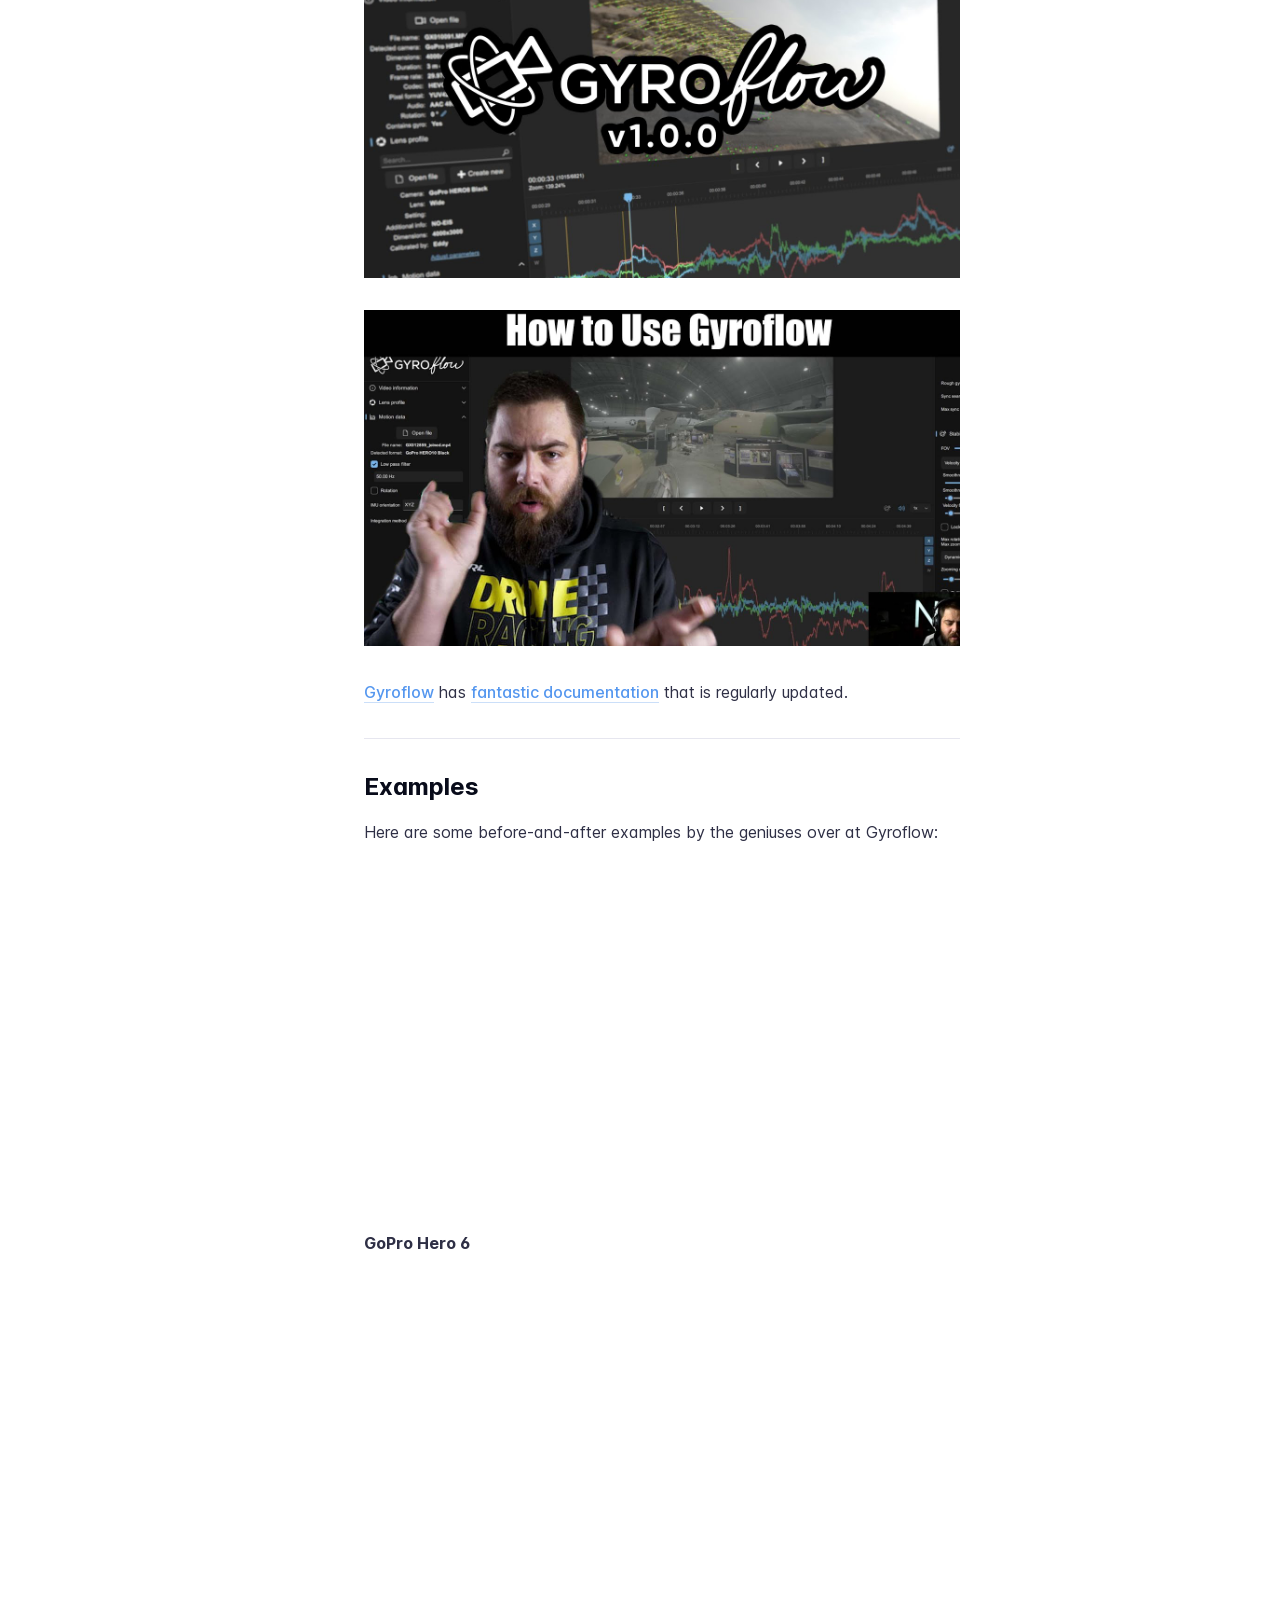
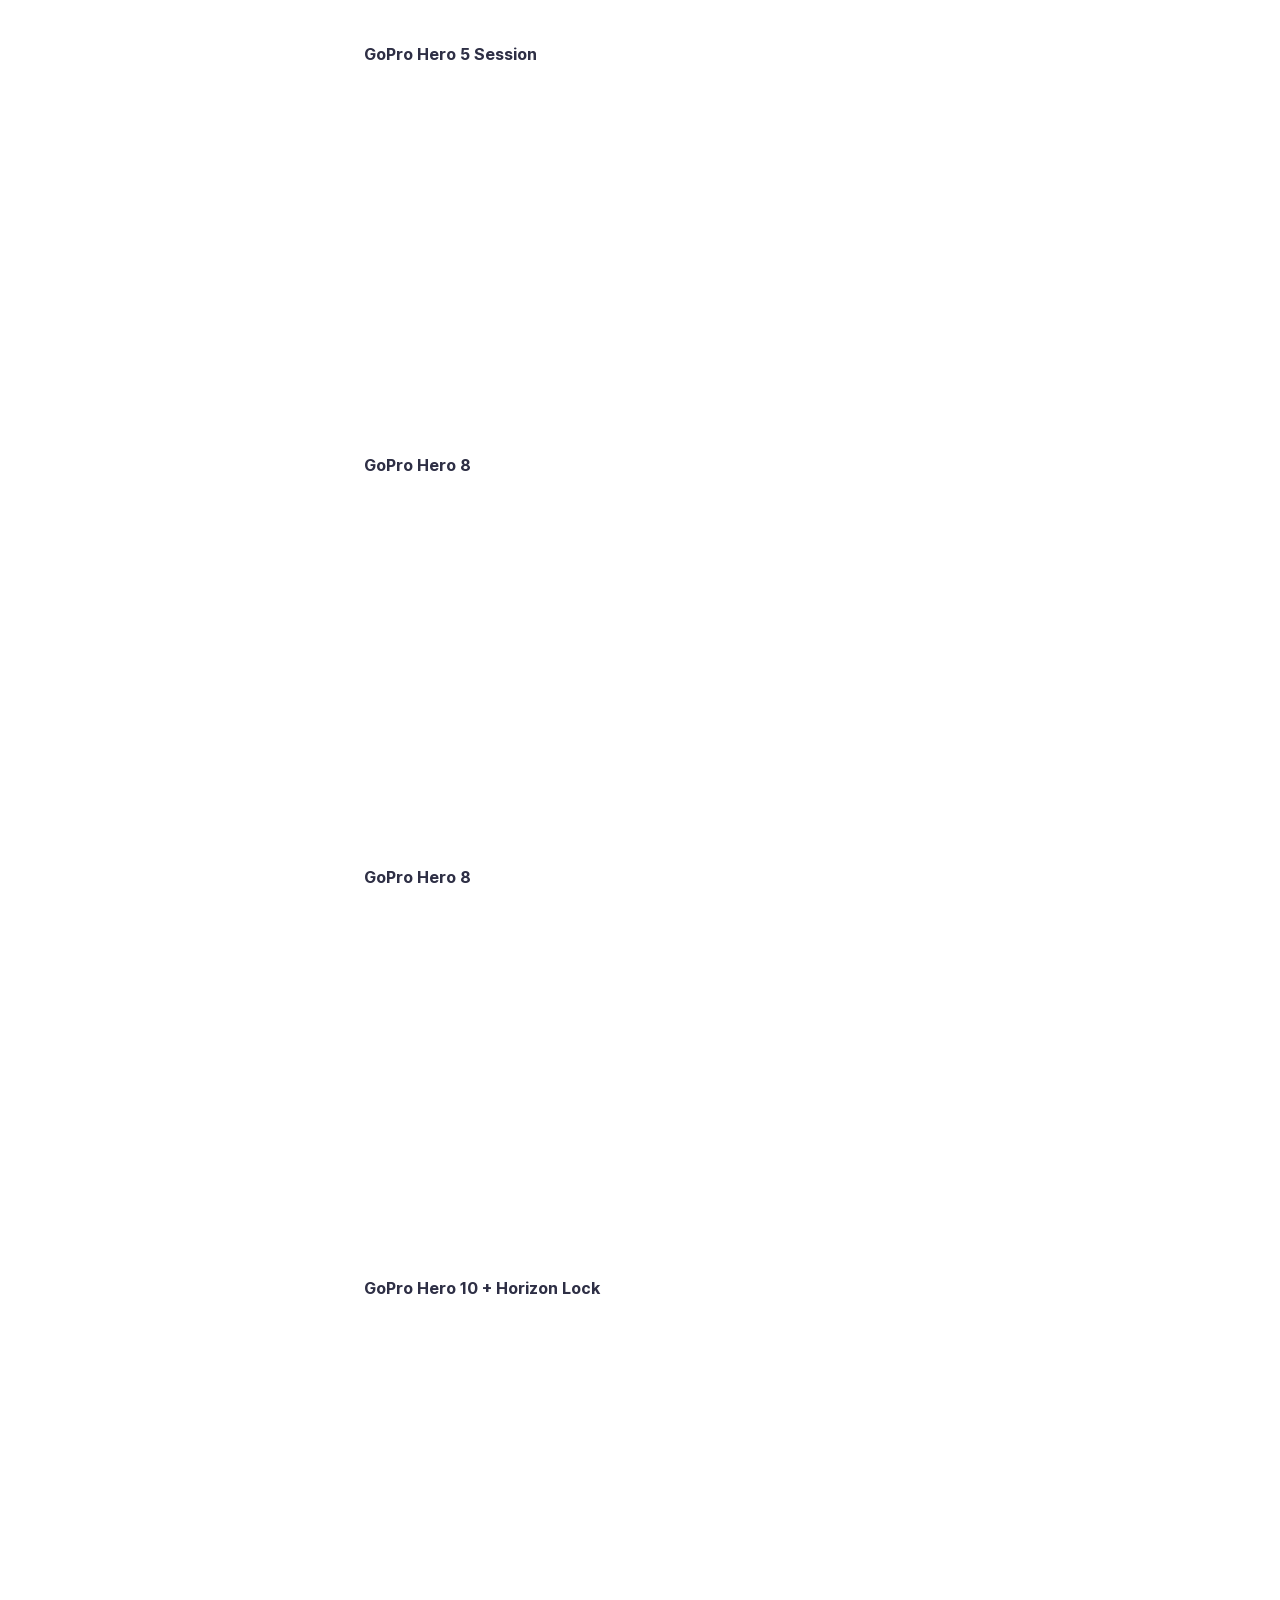
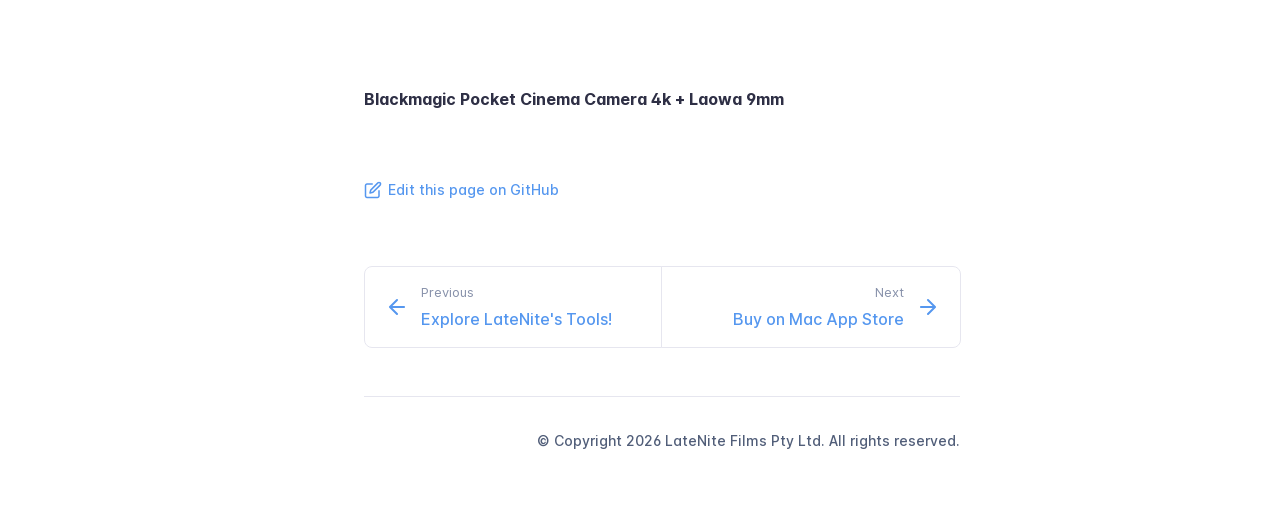
==== commit a58440b7: "Refreshes Retype-generated documentation. Process triggered by DmitriyOb." ====
--- a/index.html
+++ b/index.html
@@ -4,7 +4,7 @@
     <meta charset="UTF-8">
     <meta name="viewport" content="width=device-width,initial-scale=1">
     <meta name="color-scheme" content="light dark">
-    <meta name="turbo-cache-control" content="no-cache" data-turbo-track="reload" data-track-token="4.6.0.837085213344">
+    <meta name="turbo-cache-control" content="no-cache" data-turbo-track="reload" data-track-token="4.6.0.837085564986">
 
     <!-- See retype.com -->
     <meta name="generator" content="Retype 4.6.0">
@@ -44,11 +44,11 @@
     <script data-cfasync="false">(function(){var cl=document.documentElement.classList,ls=localStorage.getItem("retype_scheme"),hd=cl.contains("dark"),hl=cl.contains("light"),wm=window.matchMedia&&window.matchMedia("(prefers-color-scheme: dark)").matches;if(ls==="dark"||(!ls&&wm&&!hd&&!hl)){cl.remove("light");cl.add("dark")}else if(ls==="light"||(!ls&&!wm&&!hd&&!hl)){cl.remove("dark");cl.add("light")}})();</script>
 
     <link id="retype-favicon" rel="icon" href="static/favicon.ico" />
-    <link href="resources/css/retype.css?v=4.6.0.837085213344" rel="stylesheet">
-
-    <script data-cfasync="false" src="resources/js/config.js?v=4.6.0.837085213344" data-turbo-eval="false" defer></script>
+    <link href="resources/css/retype.css?v=4.6.0.837085564986" rel="stylesheet">
+
+    <script data-cfasync="false" src="resources/js/config.js?v=4.6.0.837085564986" data-turbo-eval="false" defer></script>
     <script data-cfasync="false" src="resources/js/retype.js?v=4.6.0" data-turbo-eval="false" defer></script>
-    <script id="lunr-js" data-cfasync="false" src="resources/js/lunr.js?v=4.6.0.837085213344" data-turbo-eval="false" defer></script>
+    <script id="lunr-js" data-cfasync="false" src="resources/js/lunr.js?v=4.6.0.837085564986" data-turbo-eval="false" defer></script>
 
     <link rel="stylesheet" href="https://cdnjs.cloudflare.com/ajax/libs/font-awesome/4.7.0/css/font-awesome.min.css">
     <style>
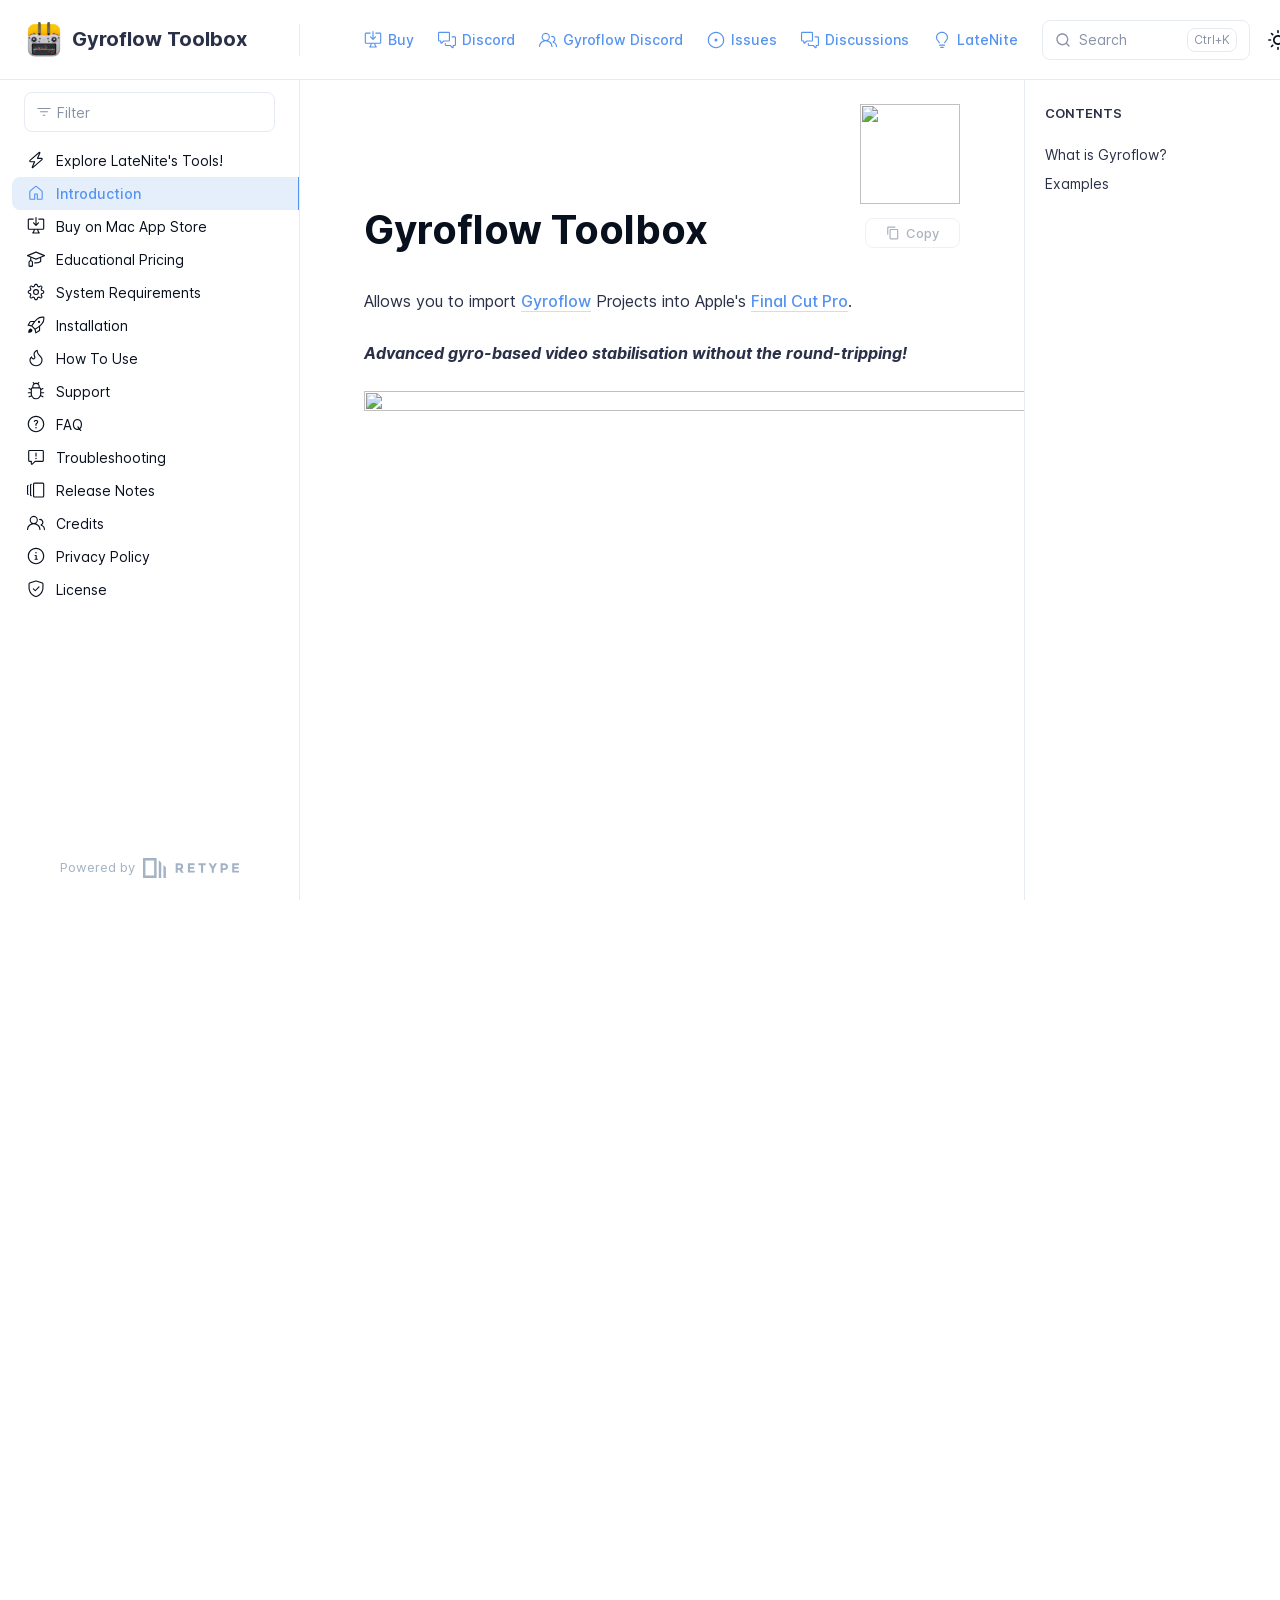
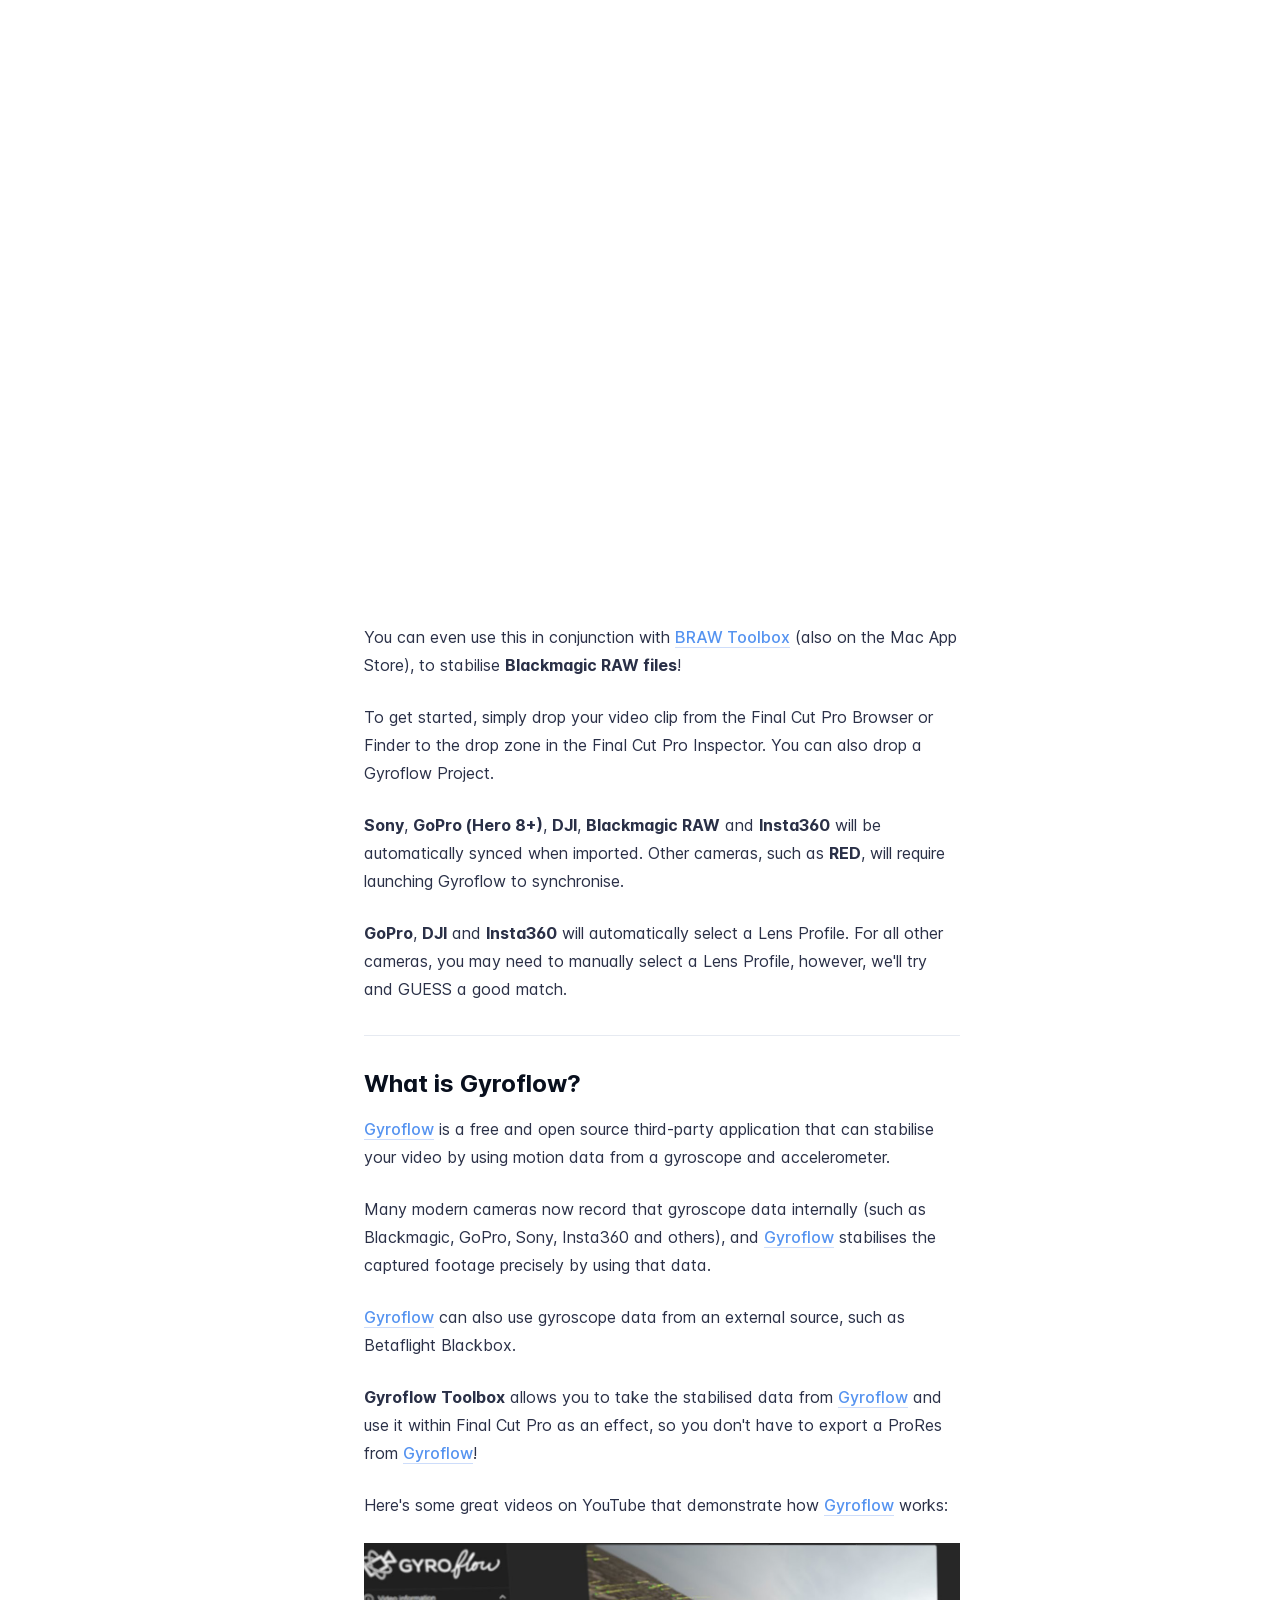
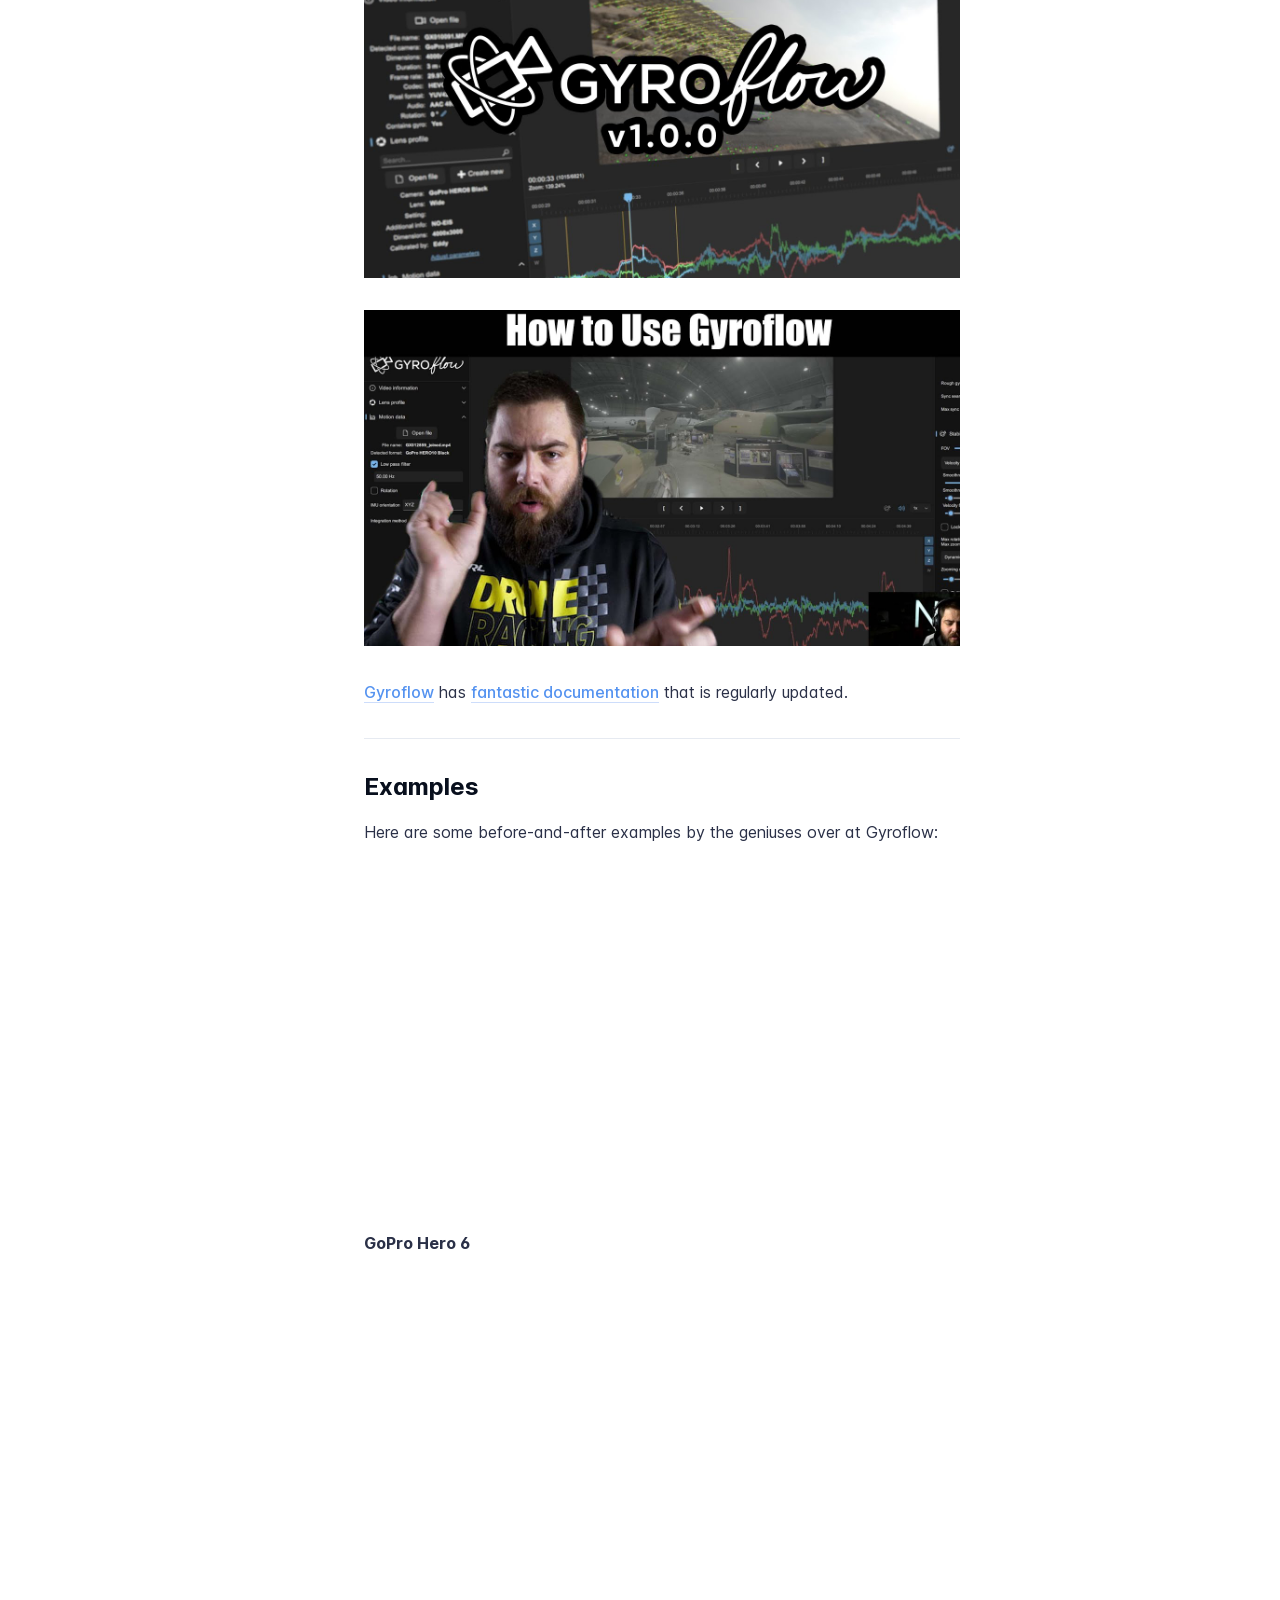
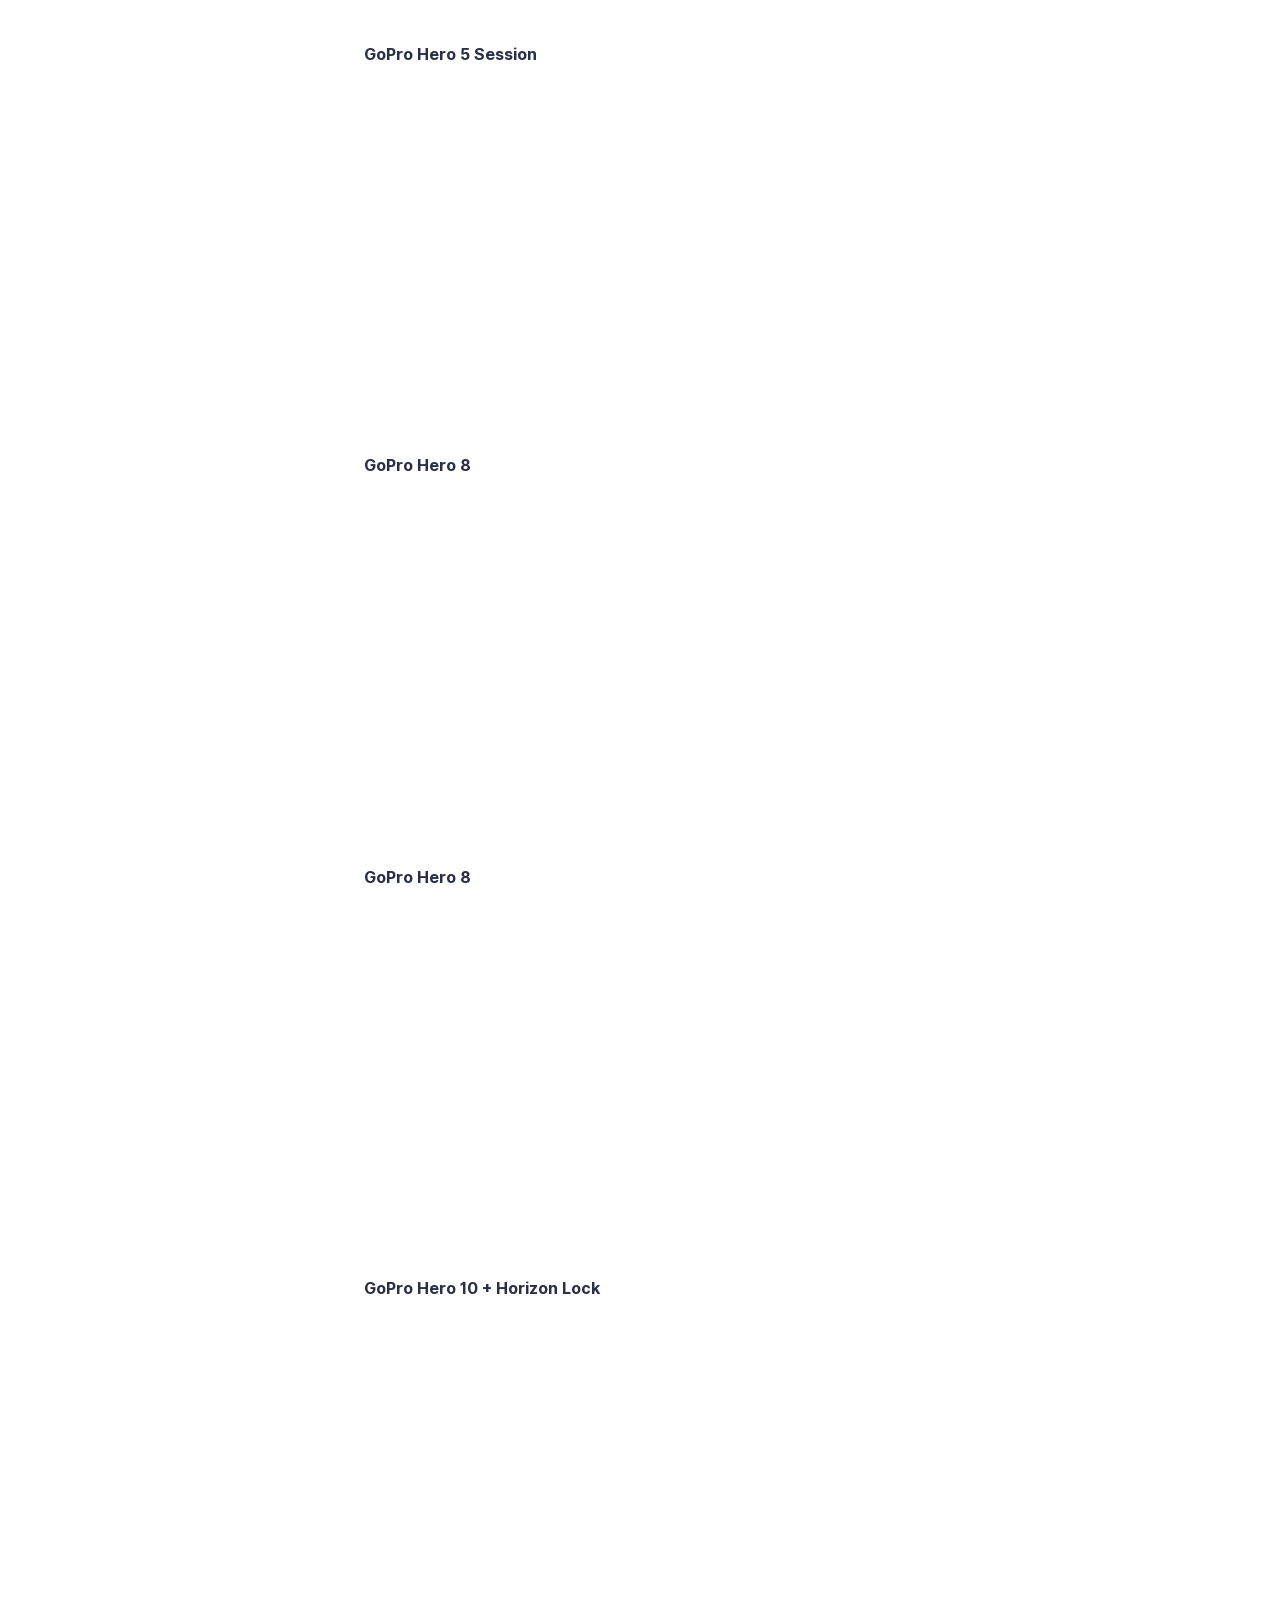
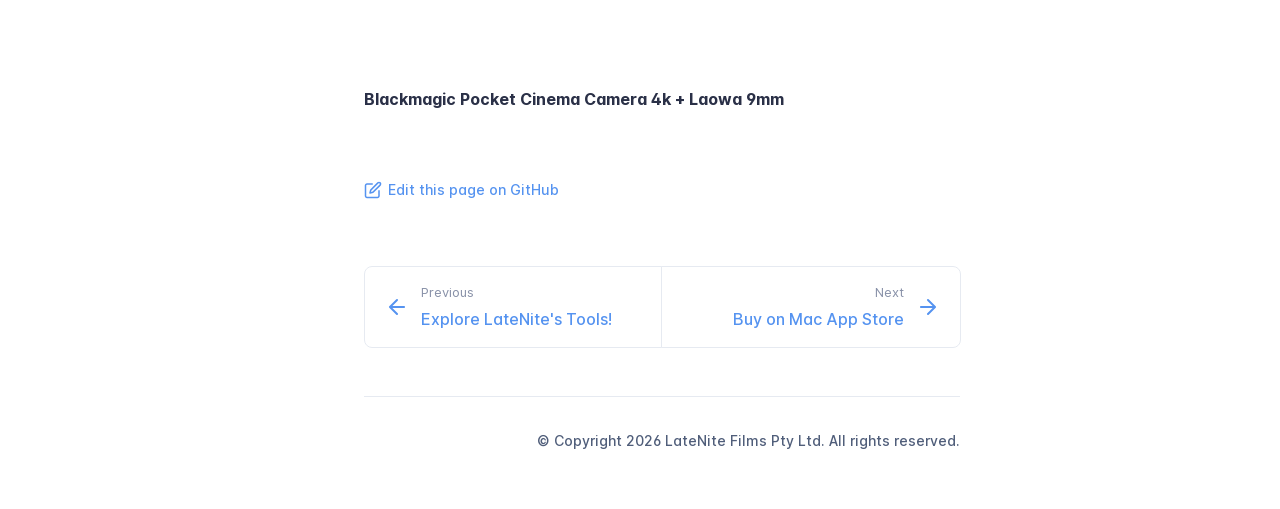
==== commit 6a29d401: "Refreshes Retype-generated documentation. Process triggered by DmitriyOb." ====
--- a/index.html
+++ b/index.html
@@ -4,7 +4,7 @@
     <meta charset="UTF-8">
     <meta name="viewport" content="width=device-width,initial-scale=1">
     <meta name="color-scheme" content="light dark">
-    <meta name="turbo-cache-control" content="no-cache" data-turbo-track="reload" data-track-token="4.6.0.837085564986">
+    <meta name="turbo-cache-control" content="no-cache" data-turbo-track="reload" data-track-token="4.6.0.837087032895">
 
     <!-- See retype.com -->
     <meta name="generator" content="Retype 4.6.0">
@@ -44,11 +44,11 @@
     <script data-cfasync="false">(function(){var cl=document.documentElement.classList,ls=localStorage.getItem("retype_scheme"),hd=cl.contains("dark"),hl=cl.contains("light"),wm=window.matchMedia&&window.matchMedia("(prefers-color-scheme: dark)").matches;if(ls==="dark"||(!ls&&wm&&!hd&&!hl)){cl.remove("light");cl.add("dark")}else if(ls==="light"||(!ls&&!wm&&!hd&&!hl)){cl.remove("dark");cl.add("light")}})();</script>
 
     <link id="retype-favicon" rel="icon" href="static/favicon.ico" />
-    <link href="resources/css/retype.css?v=4.6.0.837085564986" rel="stylesheet">
-
-    <script data-cfasync="false" src="resources/js/config.js?v=4.6.0.837085564986" data-turbo-eval="false" defer></script>
+    <link href="resources/css/retype.css?v=4.6.0.837087032895" rel="stylesheet">
+
+    <script data-cfasync="false" src="resources/js/config.js?v=4.6.0.837087032895" data-turbo-eval="false" defer></script>
     <script data-cfasync="false" src="resources/js/retype.js?v=4.6.0" data-turbo-eval="false" defer></script>
-    <script id="lunr-js" data-cfasync="false" src="resources/js/lunr.js?v=4.6.0.837085564986" data-turbo-eval="false" defer></script>
+    <script id="lunr-js" data-cfasync="false" src="resources/js/lunr.js?v=4.6.0.837087032895" data-turbo-eval="false" defer></script>
 
     <link rel="stylesheet" href="https://cdnjs.cloudflare.com/ajax/libs/font-awesome/4.7.0/css/font-awesome.min.css">
     <style>
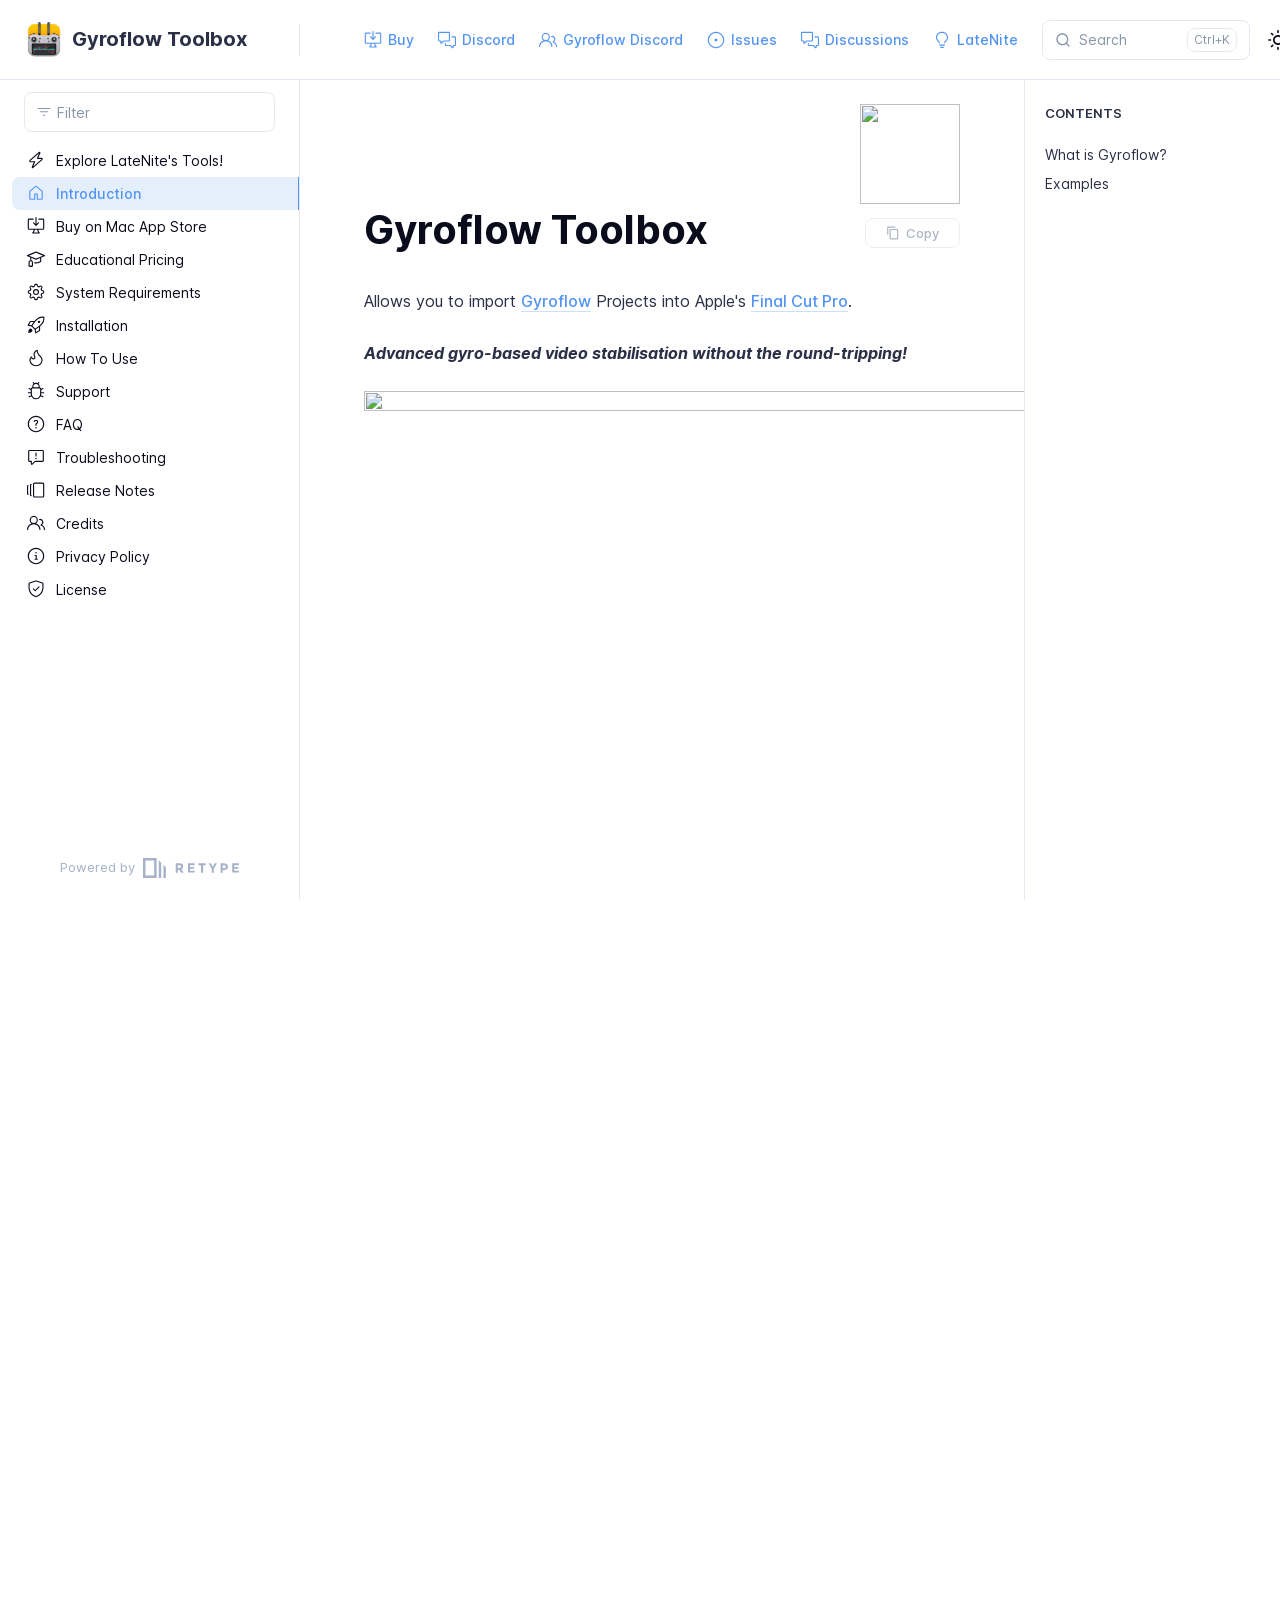
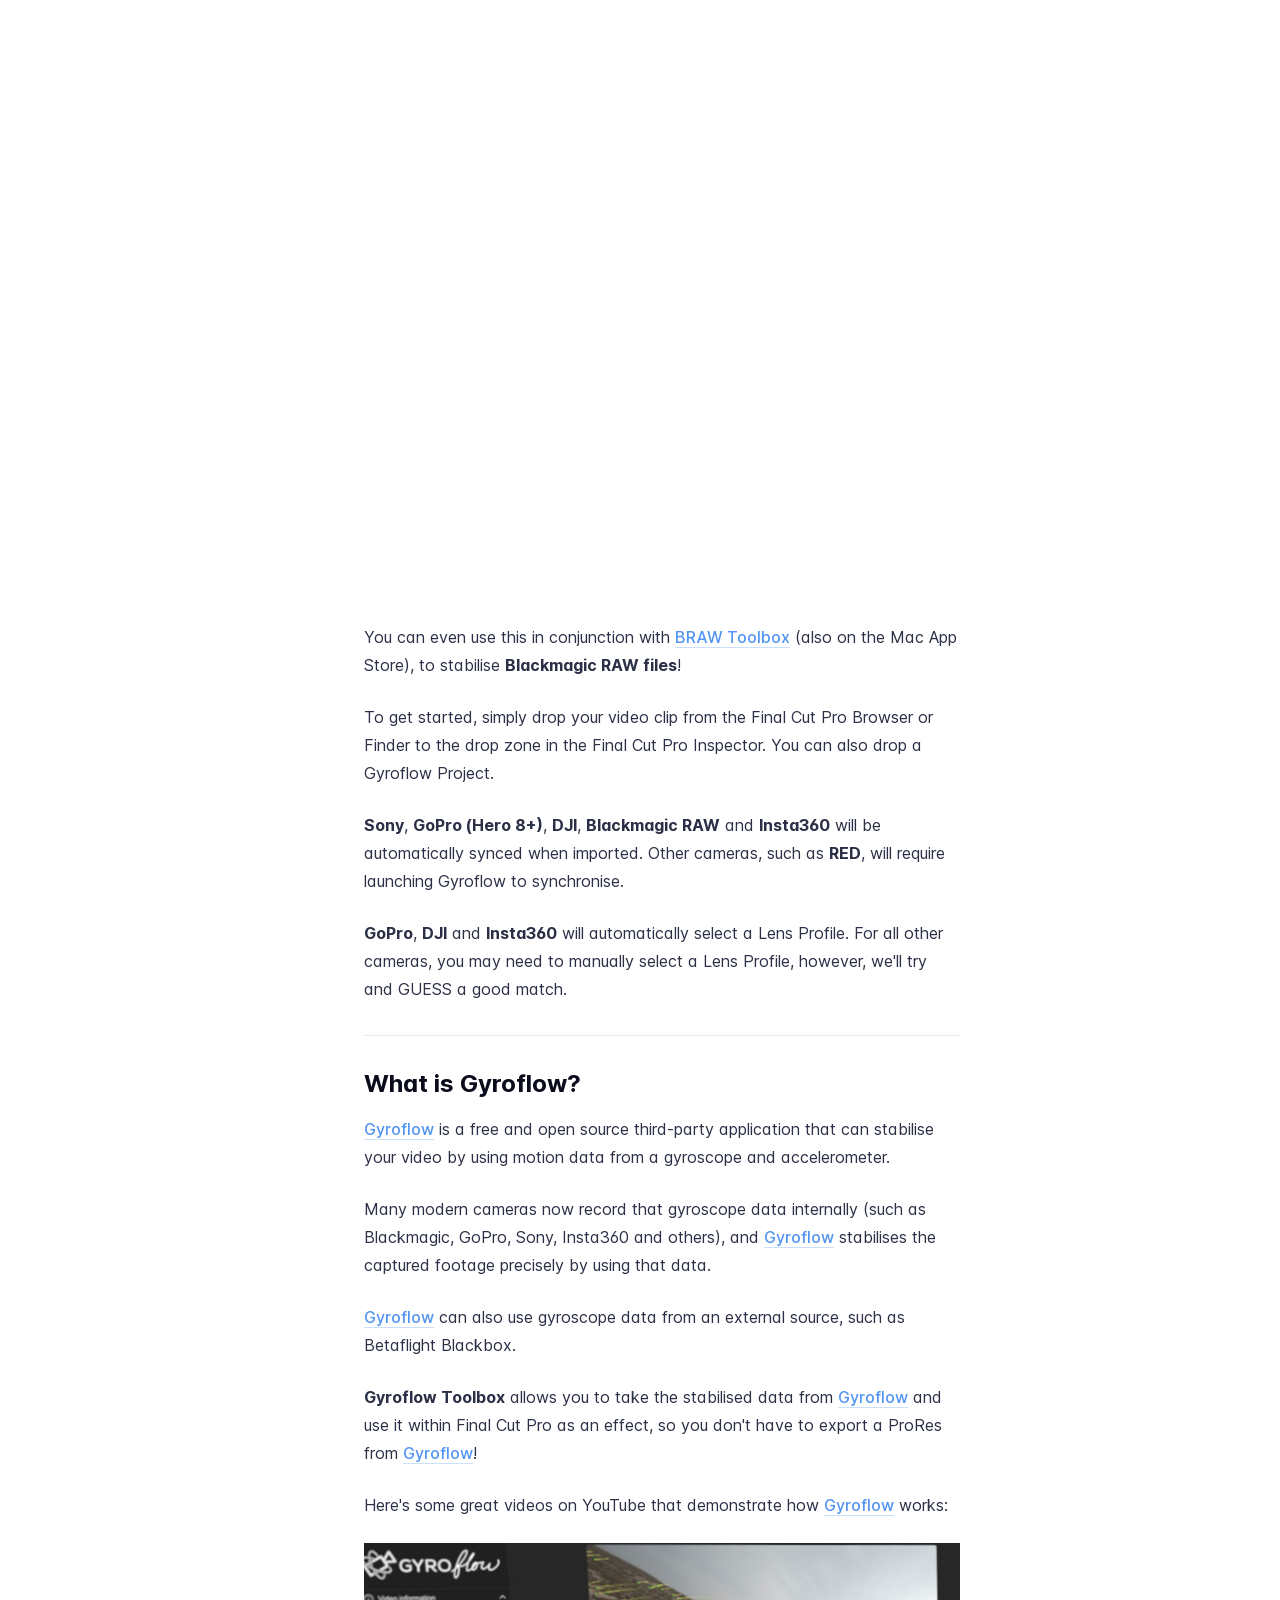
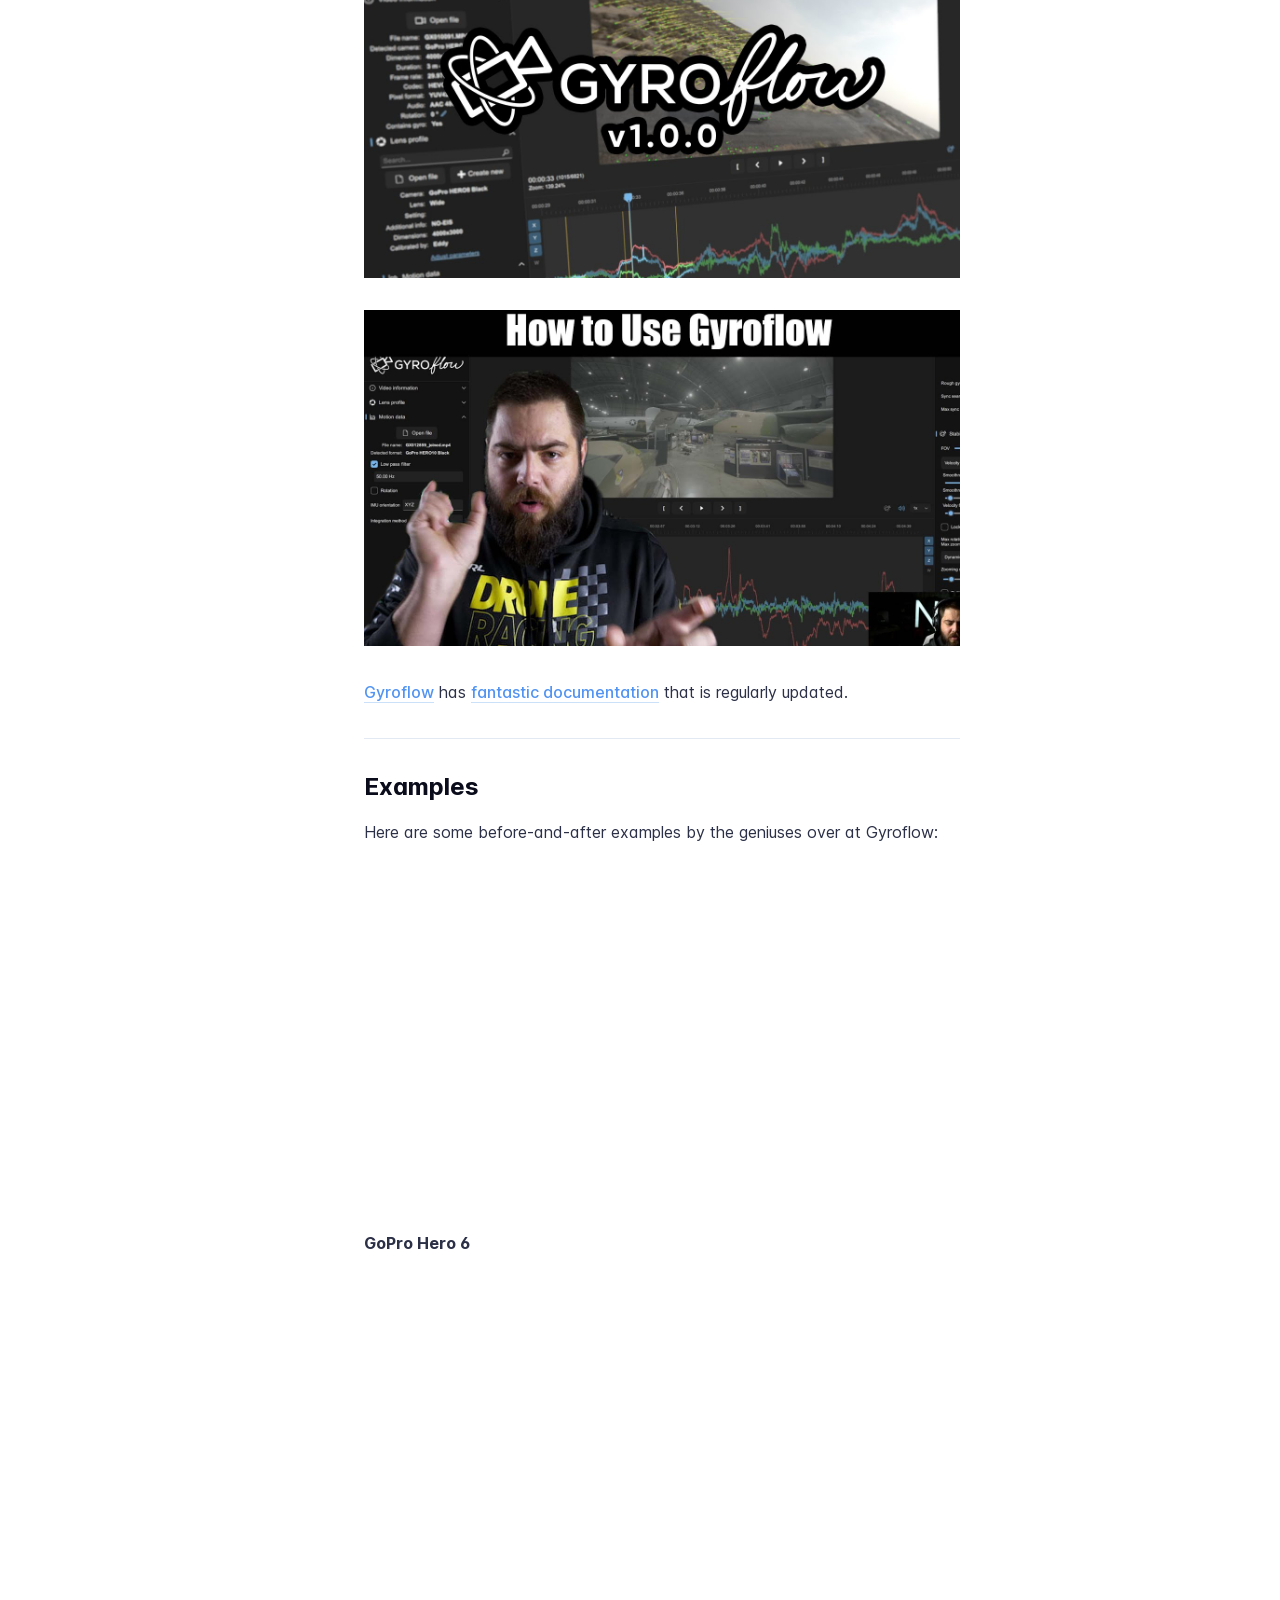
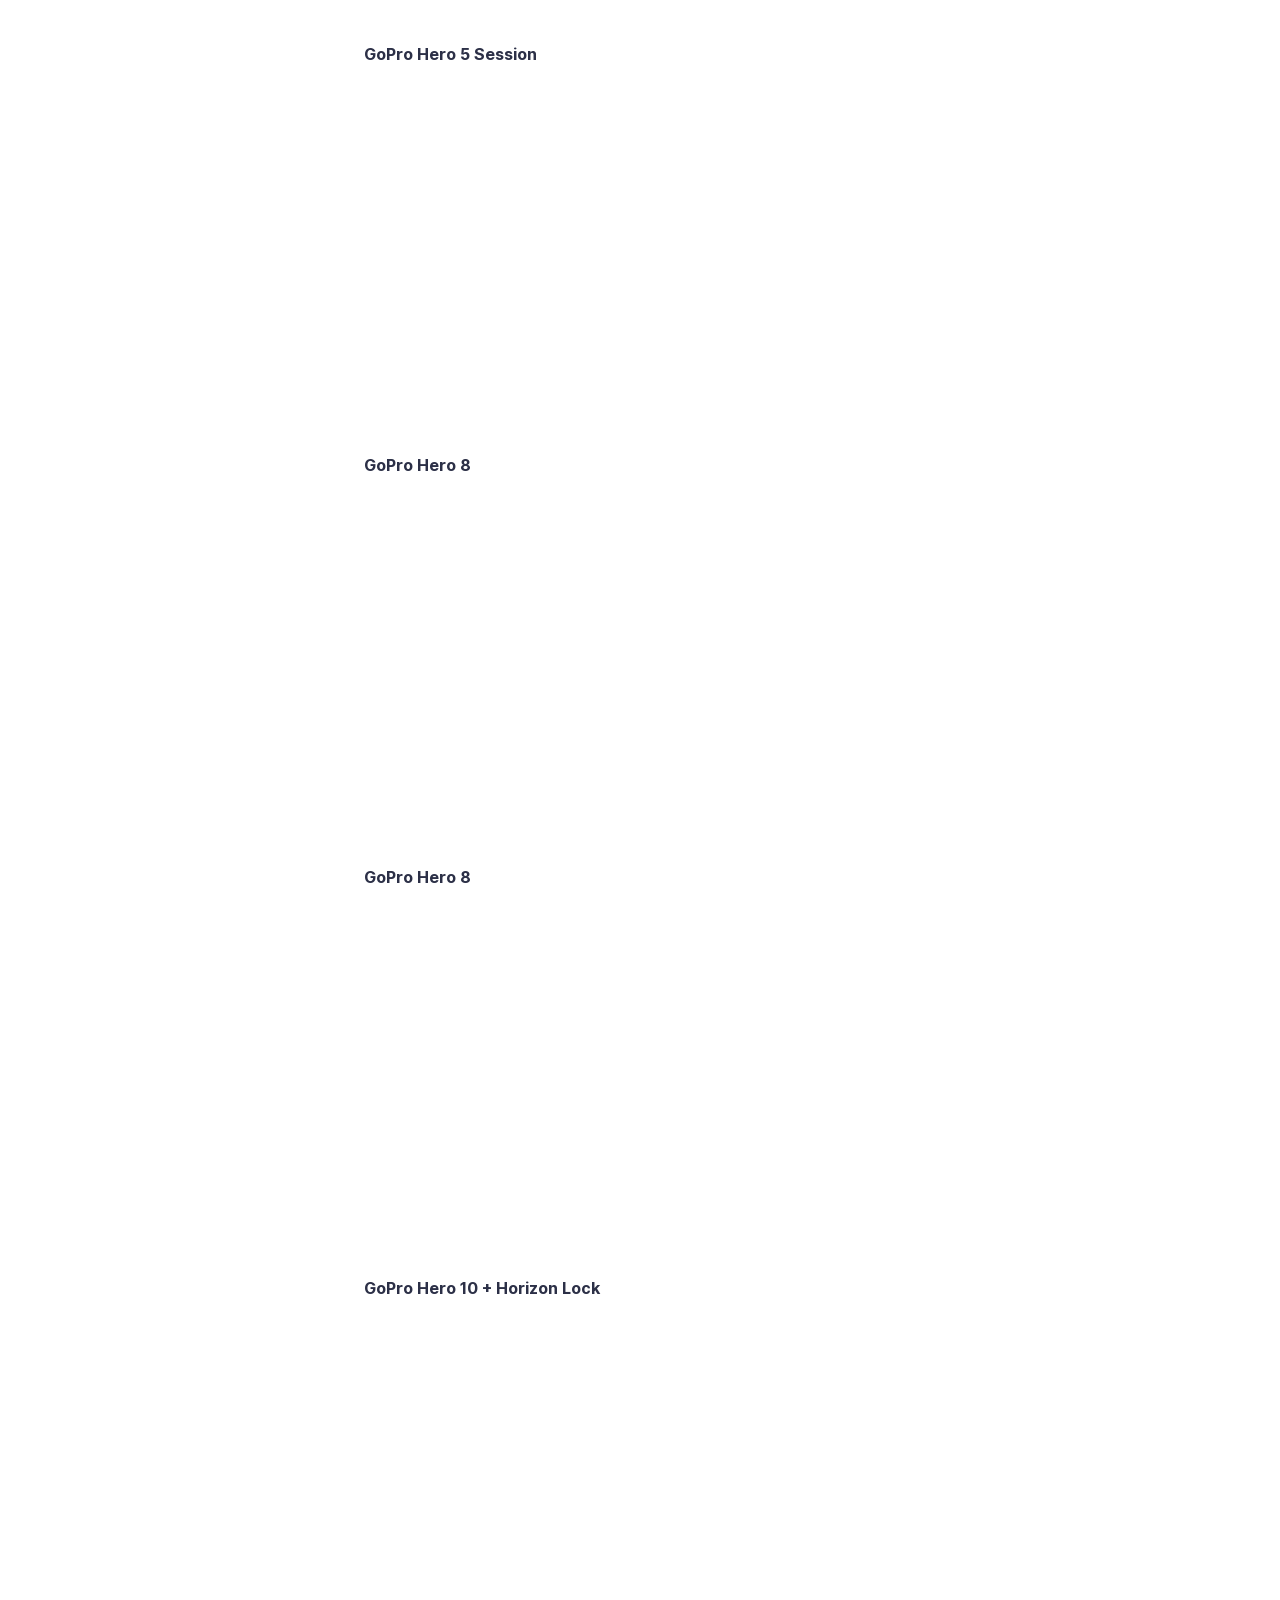
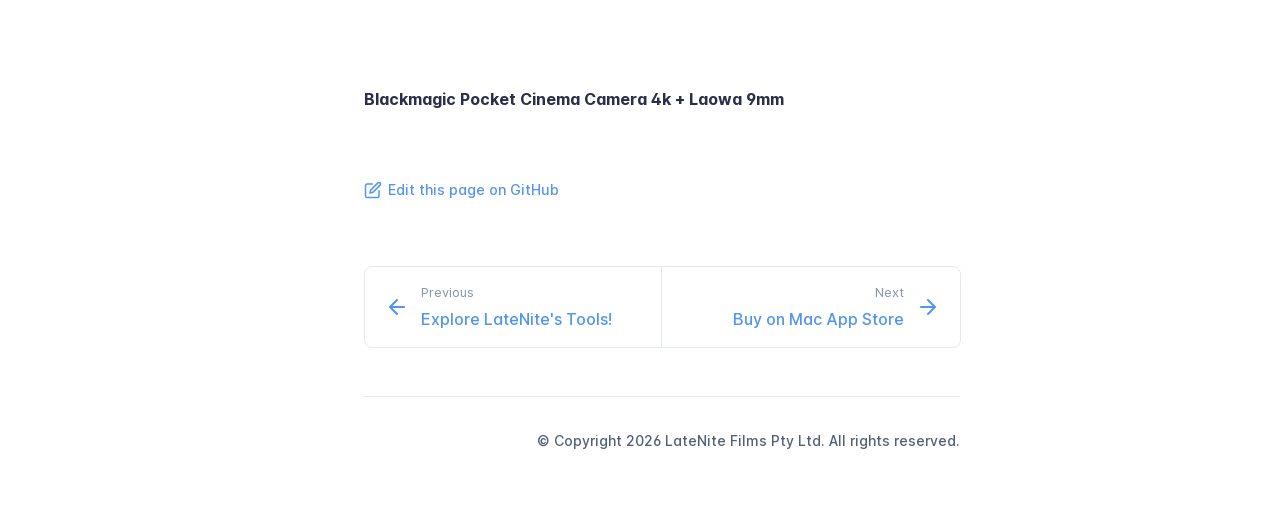
==== commit 77589934: "Refreshes Retype-generated documentation. Process triggered by DmitriyOb." ====
--- a/index.html
+++ b/index.html
@@ -4,7 +4,7 @@
     <meta charset="UTF-8">
     <meta name="viewport" content="width=device-width,initial-scale=1">
     <meta name="color-scheme" content="light dark">
-    <meta name="turbo-cache-control" content="no-cache" data-turbo-track="reload" data-track-token="4.6.0.837087032895">
+    <meta name="turbo-cache-control" content="no-cache" data-turbo-track="reload" data-track-token="4.6.0.837087145842">
 
     <!-- See retype.com -->
     <meta name="generator" content="Retype 4.6.0">
@@ -44,11 +44,11 @@
     <script data-cfasync="false">(function(){var cl=document.documentElement.classList,ls=localStorage.getItem("retype_scheme"),hd=cl.contains("dark"),hl=cl.contains("light"),wm=window.matchMedia&&window.matchMedia("(prefers-color-scheme: dark)").matches;if(ls==="dark"||(!ls&&wm&&!hd&&!hl)){cl.remove("light");cl.add("dark")}else if(ls==="light"||(!ls&&!wm&&!hd&&!hl)){cl.remove("dark");cl.add("light")}})();</script>
 
     <link id="retype-favicon" rel="icon" href="static/favicon.ico" />
-    <link href="resources/css/retype.css?v=4.6.0.837087032895" rel="stylesheet">
-
-    <script data-cfasync="false" src="resources/js/config.js?v=4.6.0.837087032895" data-turbo-eval="false" defer></script>
+    <link href="resources/css/retype.css?v=4.6.0.837087145842" rel="stylesheet">
+
+    <script data-cfasync="false" src="resources/js/config.js?v=4.6.0.837087145842" data-turbo-eval="false" defer></script>
     <script data-cfasync="false" src="resources/js/retype.js?v=4.6.0" data-turbo-eval="false" defer></script>
-    <script id="lunr-js" data-cfasync="false" src="resources/js/lunr.js?v=4.6.0.837087032895" data-turbo-eval="false" defer></script>
+    <script id="lunr-js" data-cfasync="false" src="resources/js/lunr.js?v=4.6.0.837087145842" data-turbo-eval="false" defer></script>
 
     <link rel="stylesheet" href="https://cdnjs.cloudflare.com/ajax/libs/font-awesome/4.7.0/css/font-awesome.min.css">
     <style>
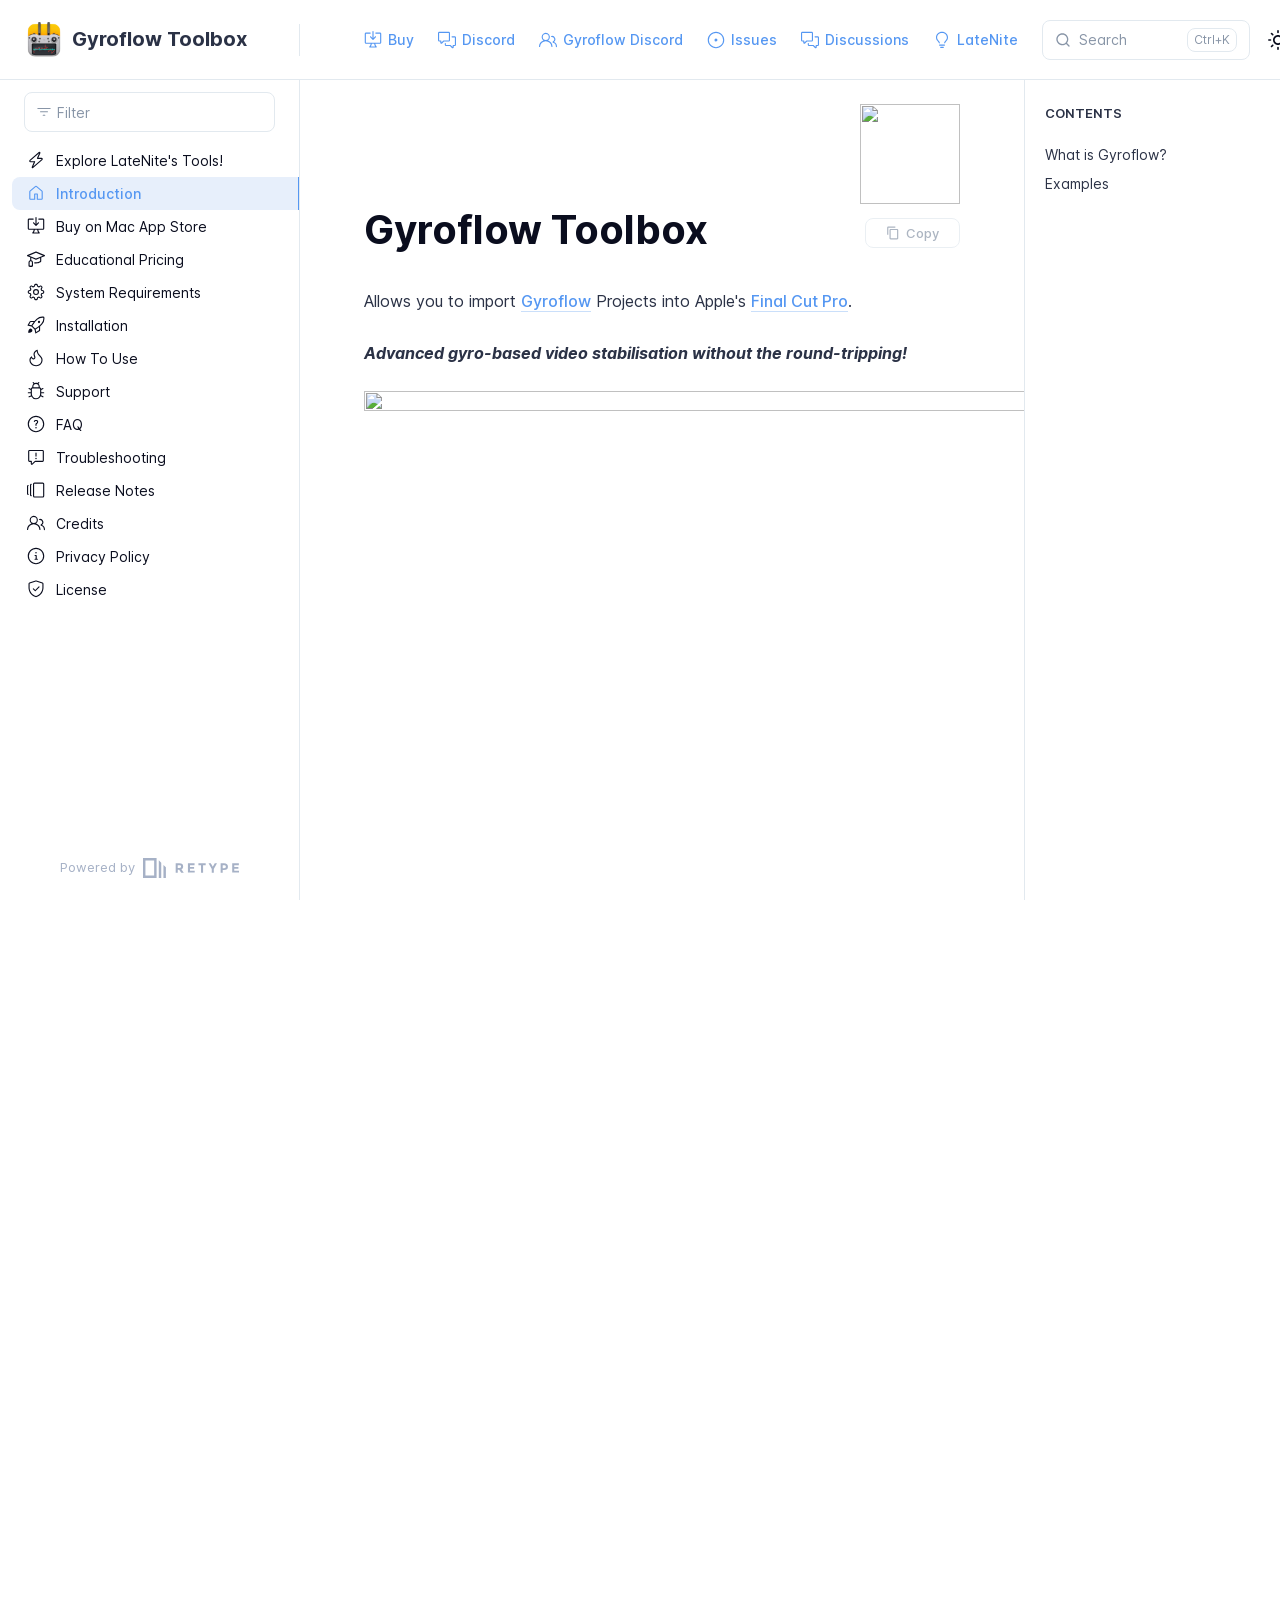
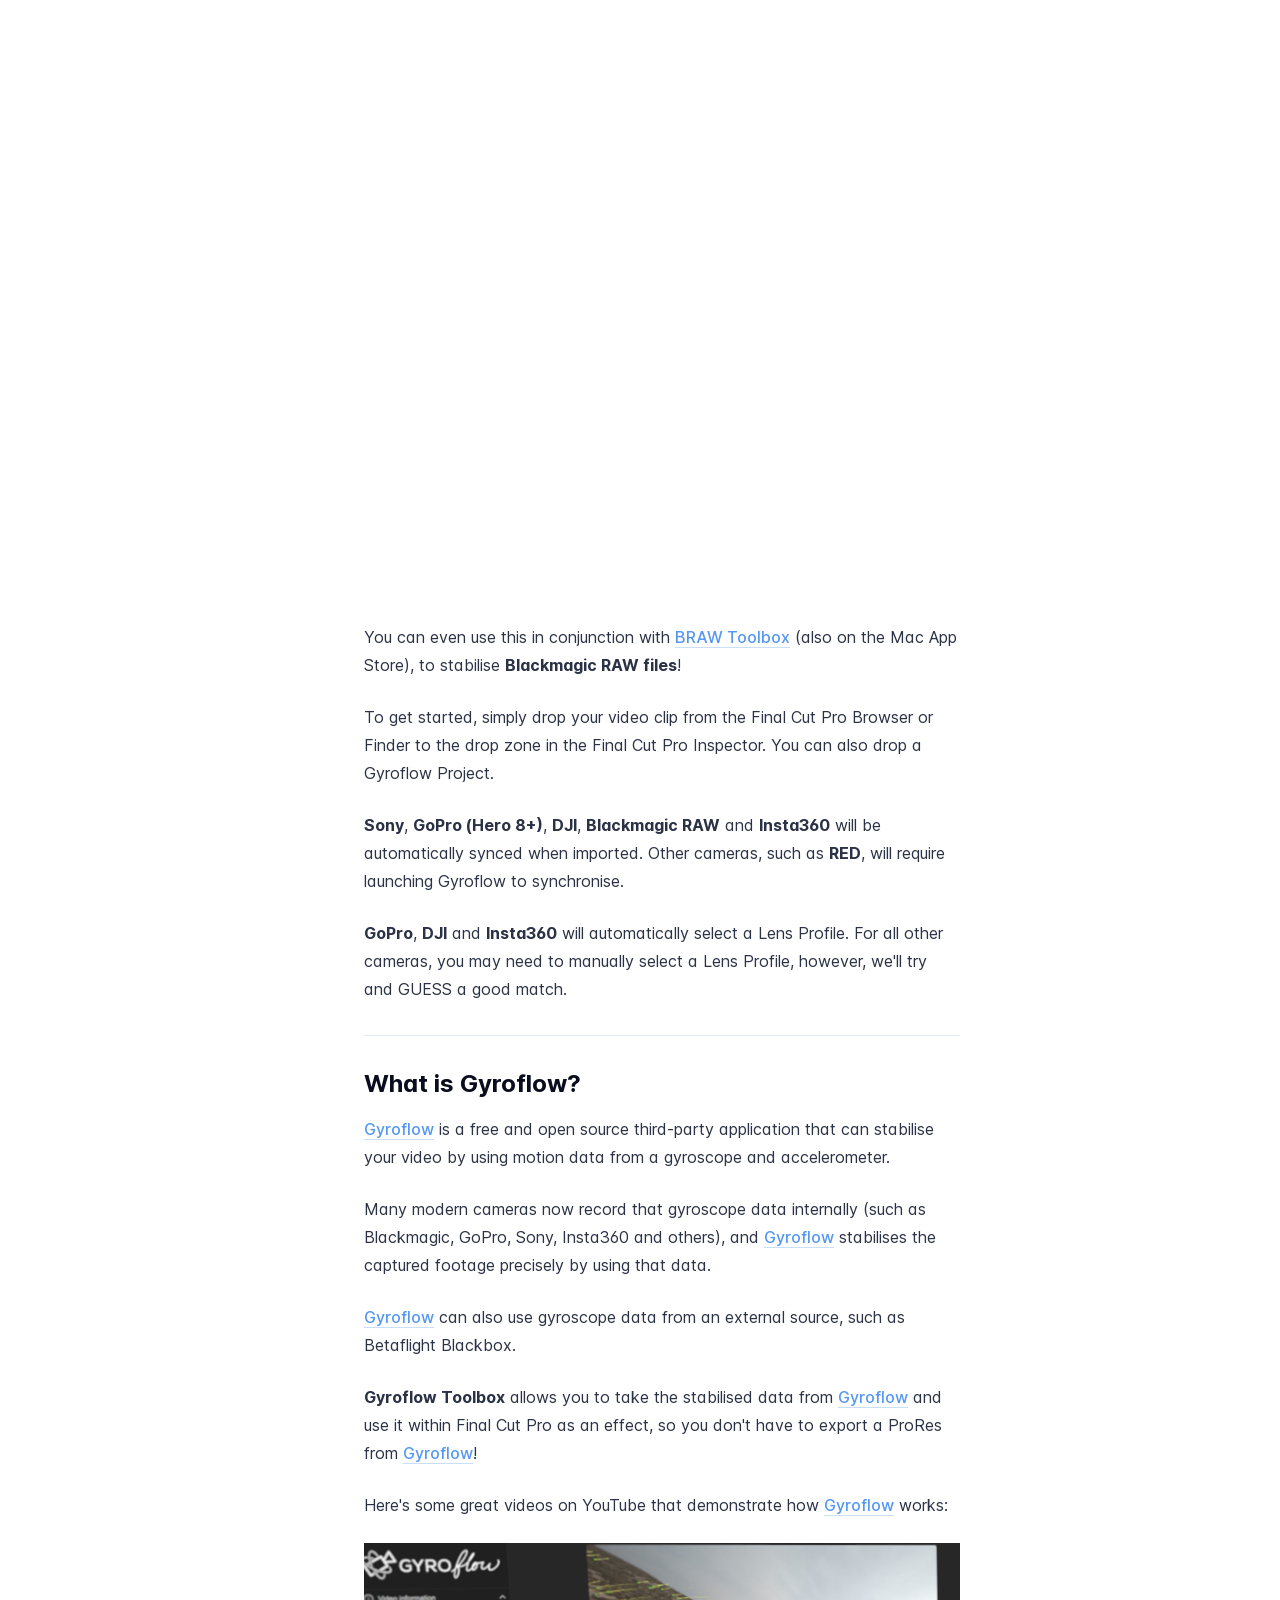
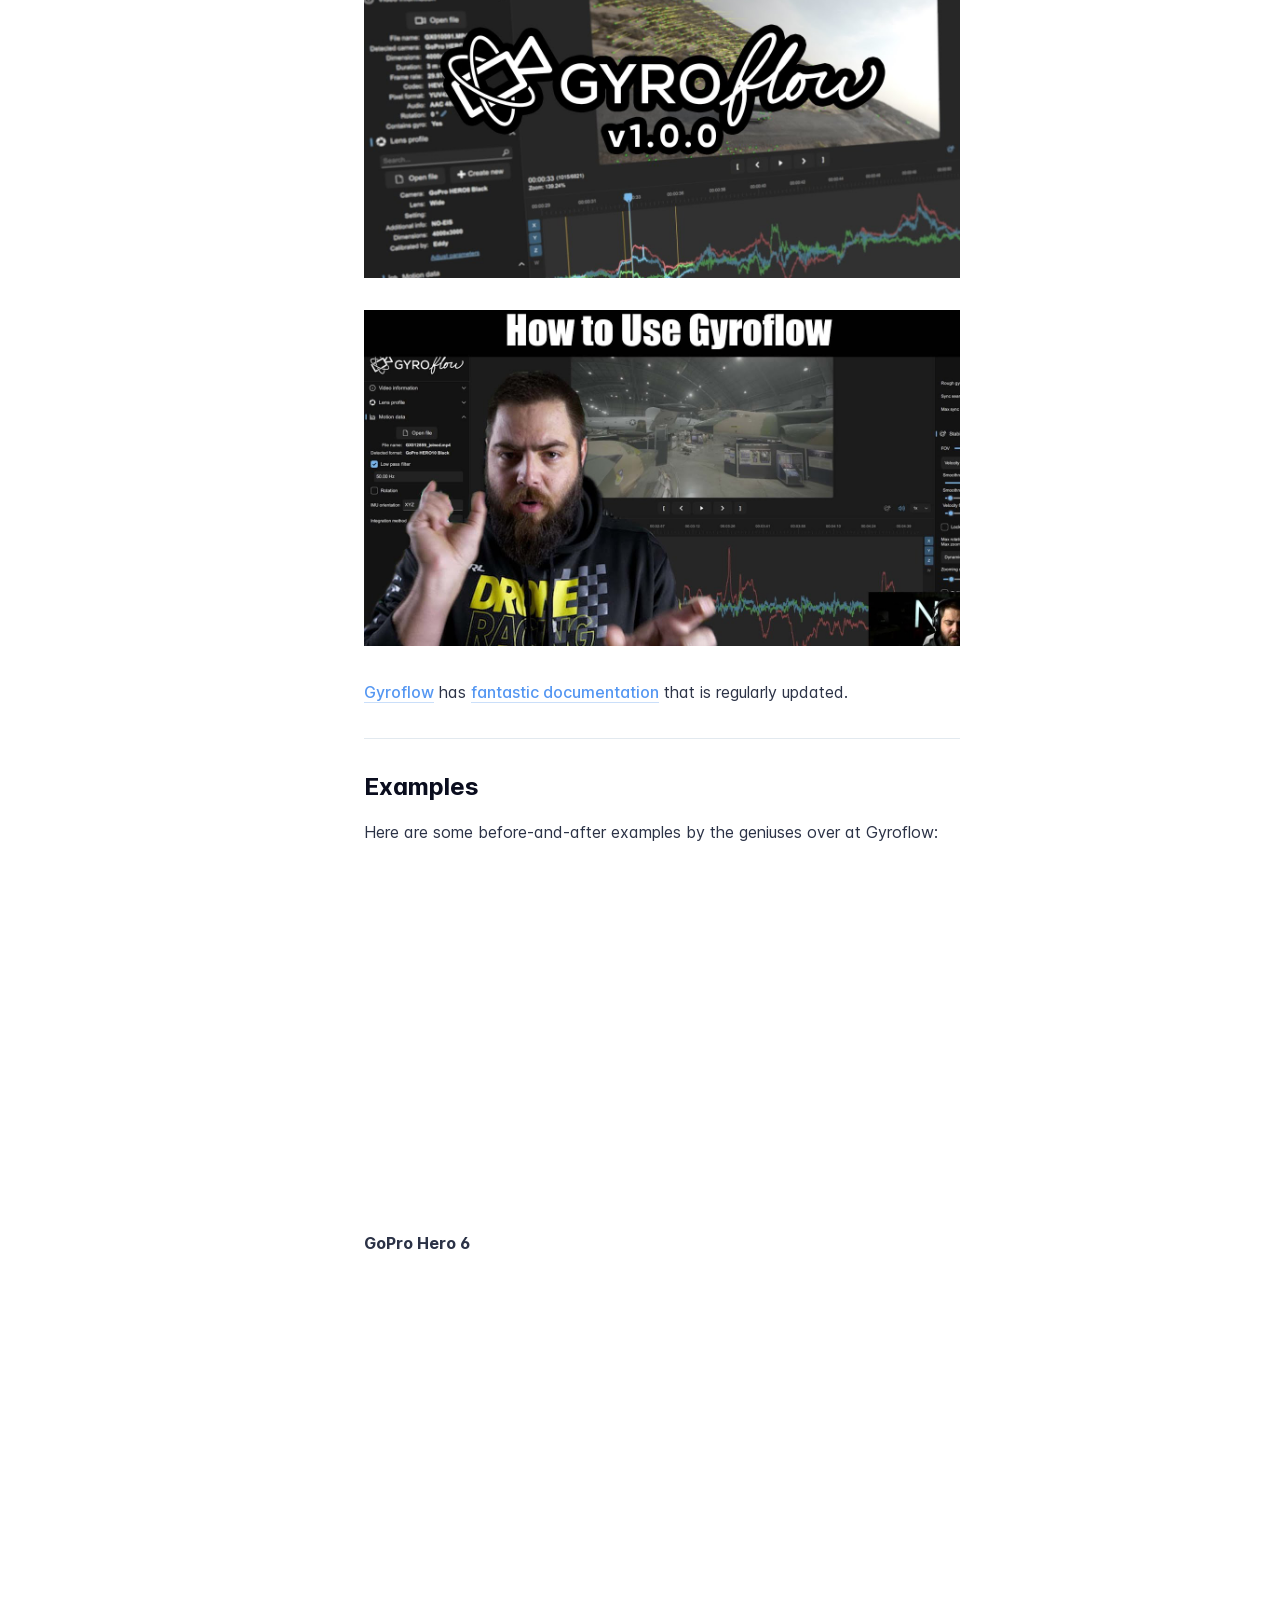
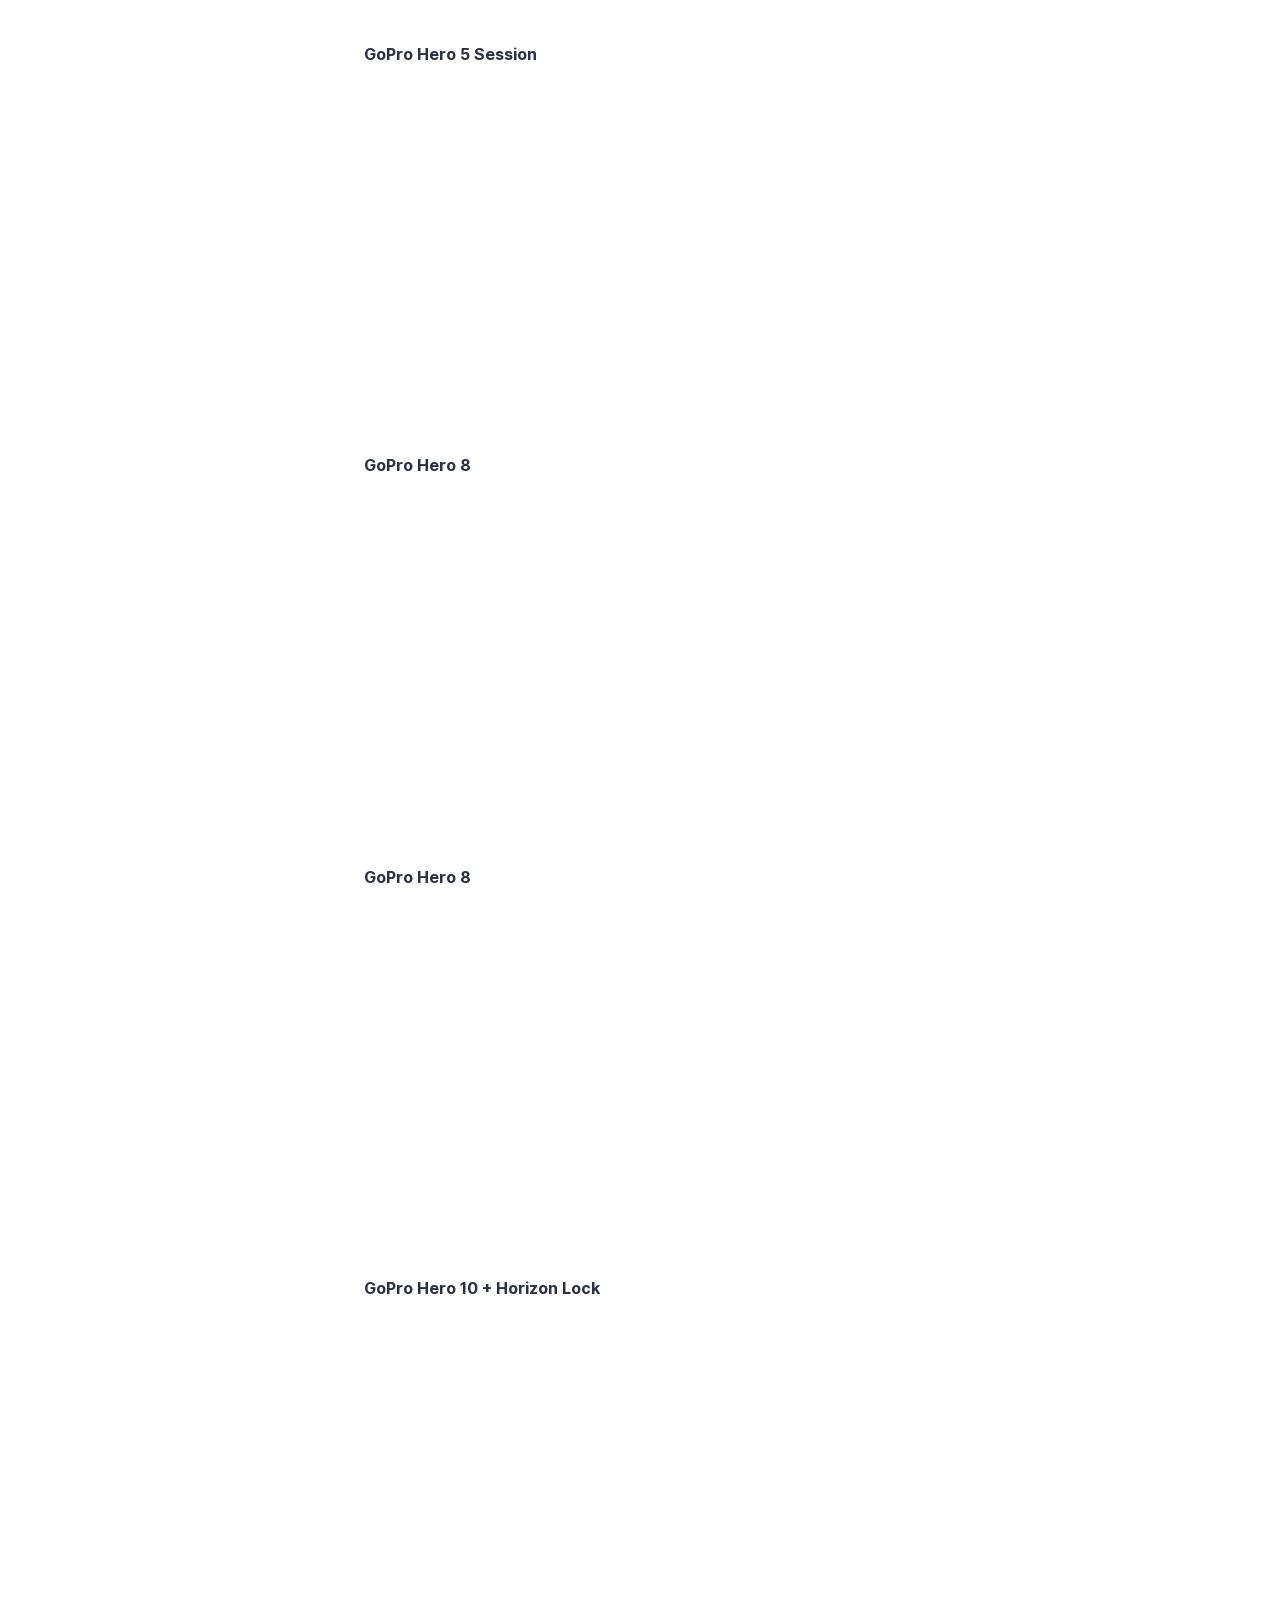
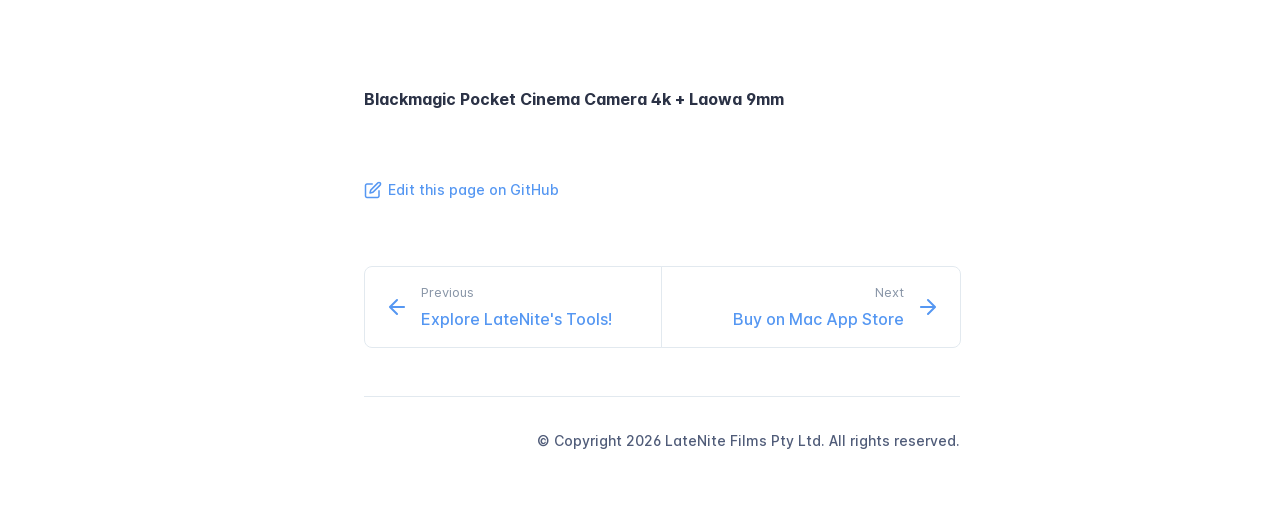
==== commit eb5a1620: "Refreshes Retype-generated documentation. Process triggered by DmitriyOb." ====
--- a/index.html
+++ b/index.html
@@ -4,7 +4,7 @@
     <meta charset="UTF-8">
     <meta name="viewport" content="width=device-width,initial-scale=1">
     <meta name="color-scheme" content="light dark">
-    <meta name="turbo-cache-control" content="no-cache" data-turbo-track="reload" data-track-token="4.6.0.837087145842">
+    <meta name="turbo-cache-control" content="no-cache" data-turbo-track="reload" data-track-token="4.6.0.837087397743">
 
     <!-- See retype.com -->
     <meta name="generator" content="Retype 4.6.0">
@@ -44,11 +44,11 @@
     <script data-cfasync="false">(function(){var cl=document.documentElement.classList,ls=localStorage.getItem("retype_scheme"),hd=cl.contains("dark"),hl=cl.contains("light"),wm=window.matchMedia&&window.matchMedia("(prefers-color-scheme: dark)").matches;if(ls==="dark"||(!ls&&wm&&!hd&&!hl)){cl.remove("light");cl.add("dark")}else if(ls==="light"||(!ls&&!wm&&!hd&&!hl)){cl.remove("dark");cl.add("light")}})();</script>
 
     <link id="retype-favicon" rel="icon" href="static/favicon.ico" />
-    <link href="resources/css/retype.css?v=4.6.0.837087145842" rel="stylesheet">
-
-    <script data-cfasync="false" src="resources/js/config.js?v=4.6.0.837087145842" data-turbo-eval="false" defer></script>
+    <link href="resources/css/retype.css?v=4.6.0.837087397743" rel="stylesheet">
+
+    <script data-cfasync="false" src="resources/js/config.js?v=4.6.0.837087397743" data-turbo-eval="false" defer></script>
     <script data-cfasync="false" src="resources/js/retype.js?v=4.6.0" data-turbo-eval="false" defer></script>
-    <script id="lunr-js" data-cfasync="false" src="resources/js/lunr.js?v=4.6.0.837087145842" data-turbo-eval="false" defer></script>
+    <script id="lunr-js" data-cfasync="false" src="resources/js/lunr.js?v=4.6.0.837087397743" data-turbo-eval="false" defer></script>
 
     <link rel="stylesheet" href="https://cdnjs.cloudflare.com/ajax/libs/font-awesome/4.7.0/css/font-awesome.min.css">
     <style>
